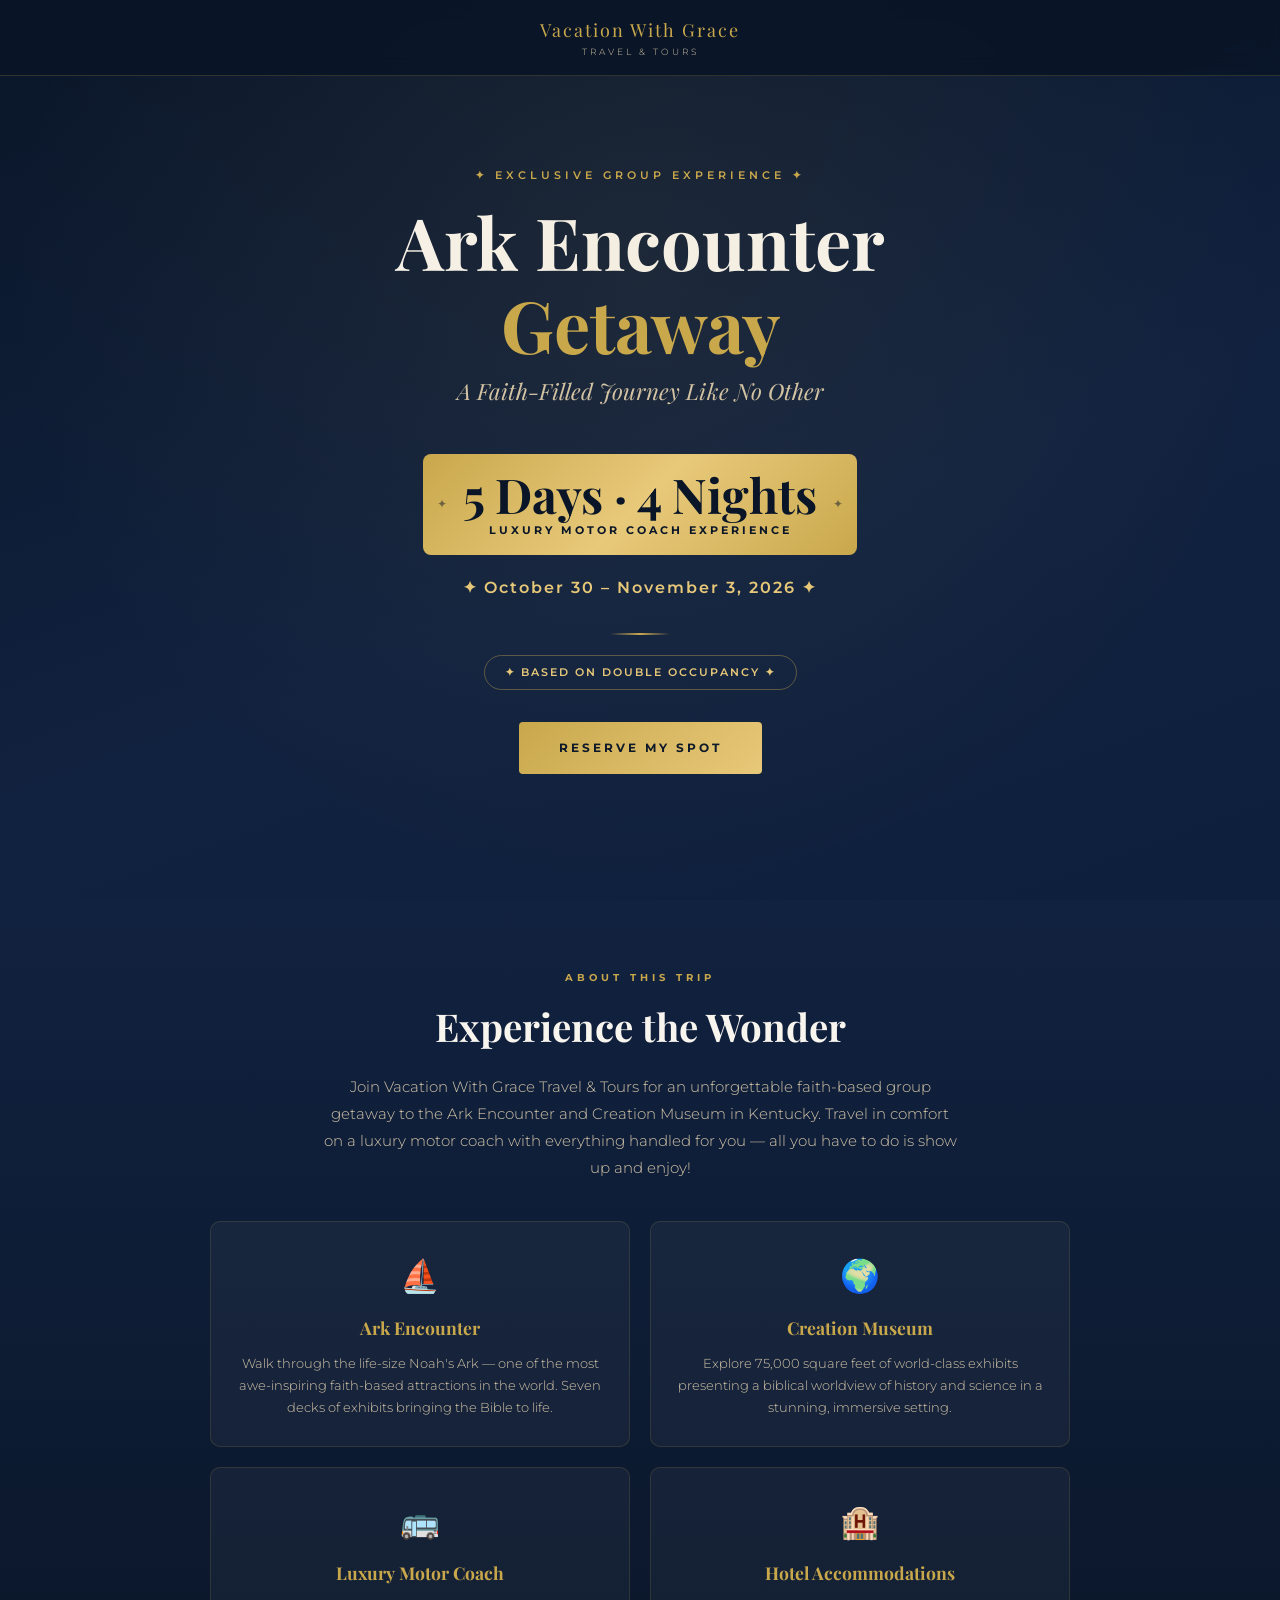
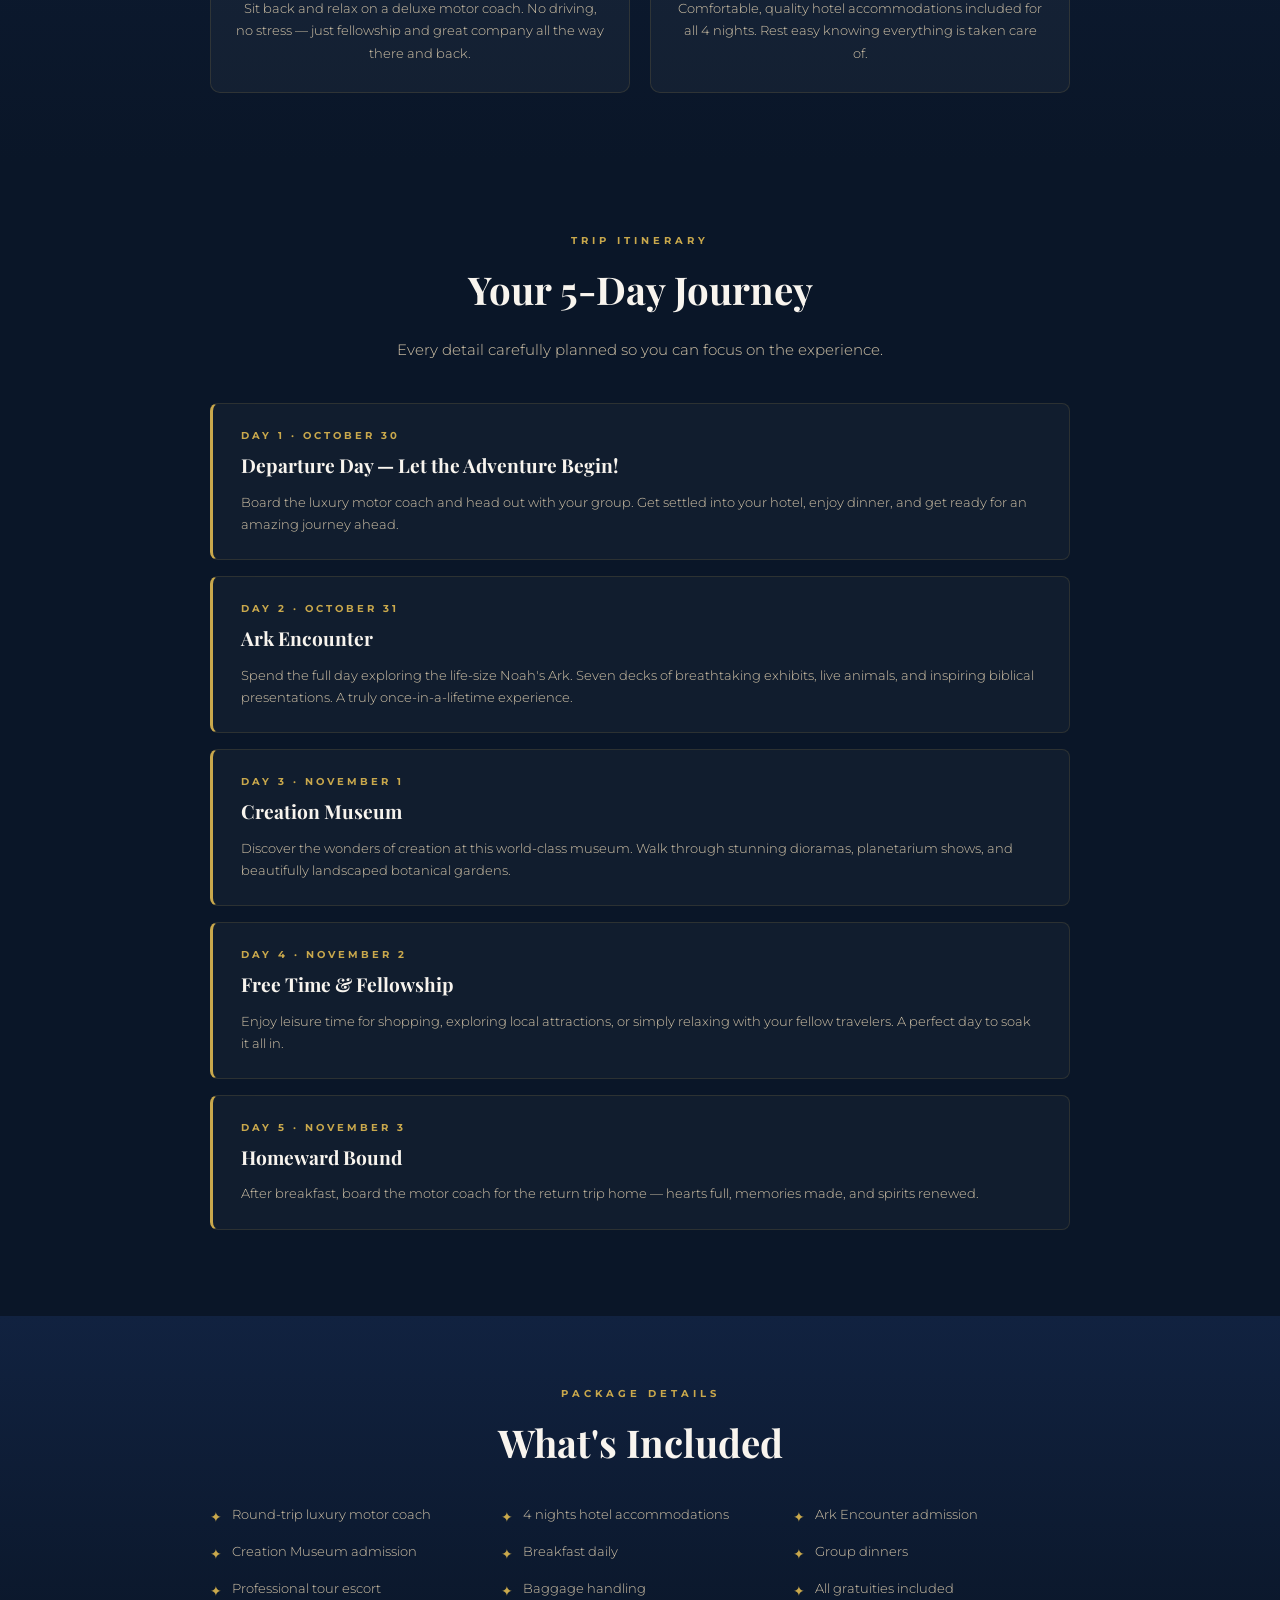
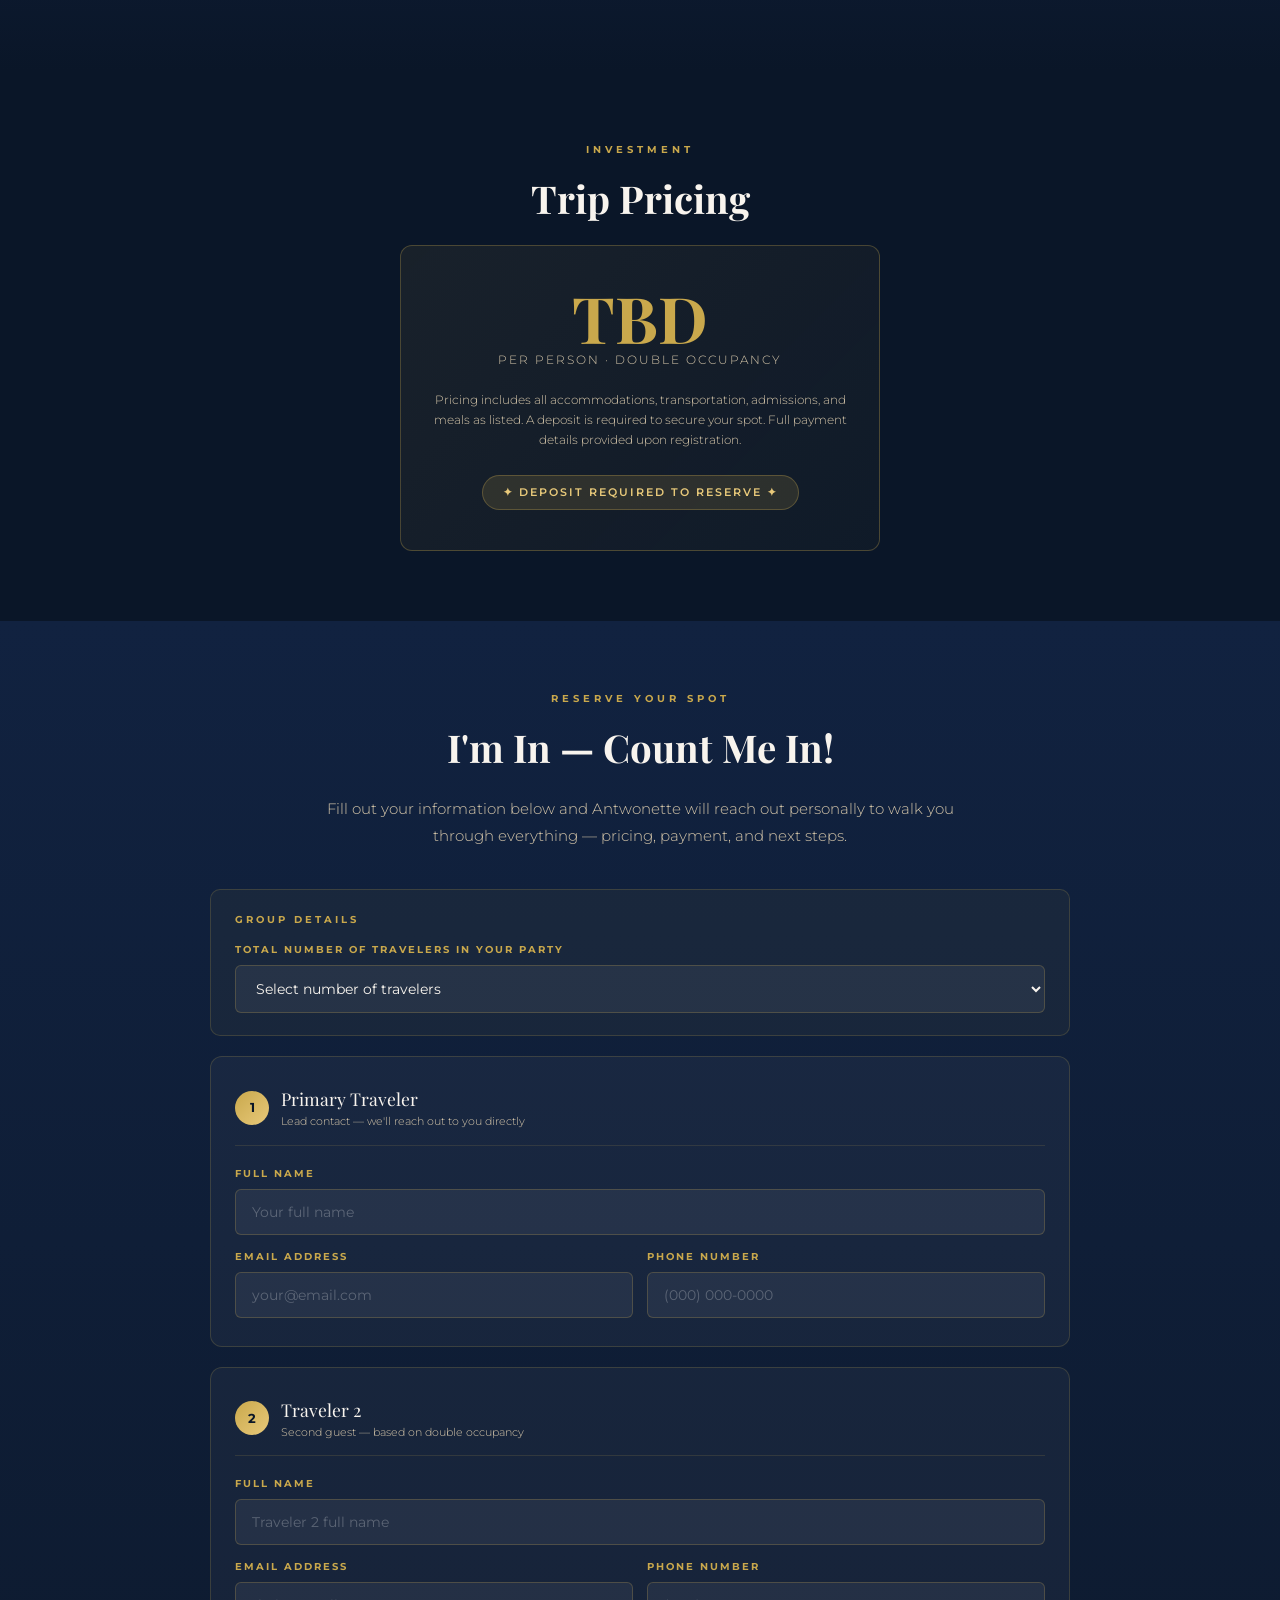
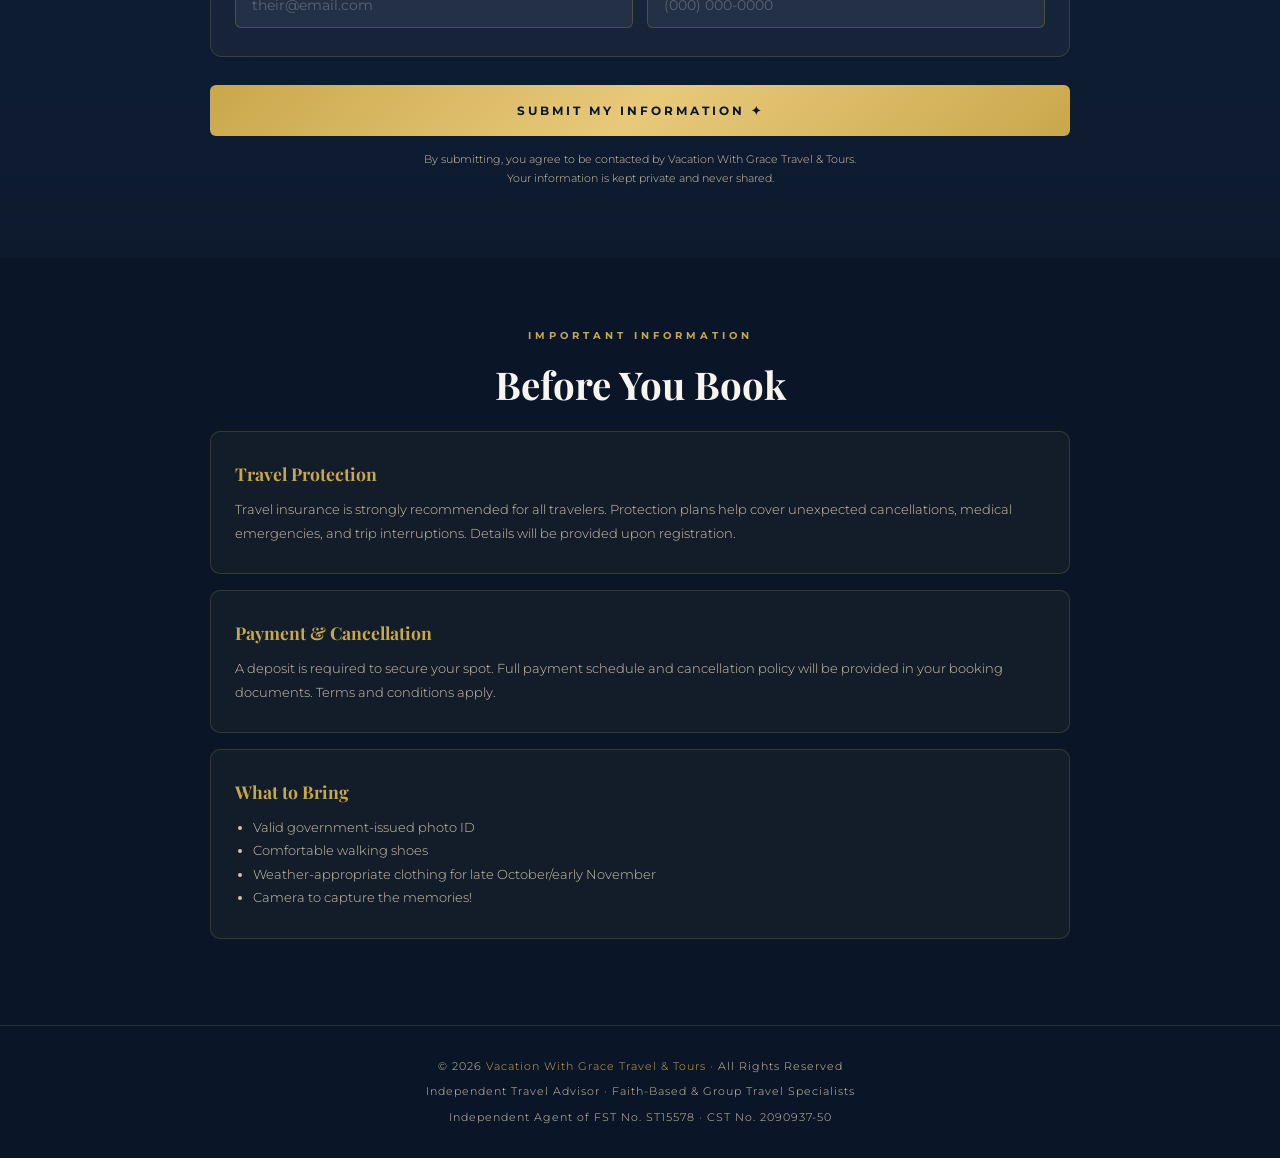
==== index.html @ 6b126fc3 "Rename index (1).html to index.html" ====
<!DOCTYPE html>
<html lang="en">
<head>
  <meta charset="UTF-8" />
  <meta name="viewport" content="width=device-width, initial-scale=1.0"/>
  <title>Ark Encounter Getaway | Vacation With Grace Travel and Tours</title>
  <link rel="preconnect" href="https://fonts.googleapis.com" />
  <link rel="preconnect" href="https://fonts.gstatic.com" crossorigin />
  <link href="https://fonts.googleapis.com/css2?family=Playfair+Display:ital,wght@0,400;0,700;1,400&family=Montserrat:wght@300;400;600;700&display=swap" rel="stylesheet"/>
  <style>
    :root {
      --navy: #0a1628;
      --navy-mid: #112240;
      --gold: #c9a84c;
      --gold-light: #e8c97a;
      --white: #f8f4ee;
      --text-light: #d4c5a9;
    }
    * { margin: 0; padding: 0; box-sizing: border-box; }
    body { background-color: var(--navy); color: var(--white); font-family: 'Montserrat', sans-serif; font-weight: 300; line-height: 1.6; }
    nav { position: fixed; top: 0; left: 0; right: 0; z-index: 100; background: rgba(10,22,40,0.95); backdrop-filter: blur(10px); padding: 16px 24px; display: flex; align-items: center; justify-content: center; border-bottom: 1px solid rgba(201,168,76,0.2); }
    .logo-main { font-family: 'Playfair Display', serif; font-size: clamp(14px,3vw,18px); color: var(--gold); letter-spacing: 2px; text-align: center; }
    .logo-sub { font-size: 9px; letter-spacing: 3px; color: var(--text-light); text-transform: uppercase; text-align: center; }
    .hero { min-height: 100vh; background: linear-gradient(160deg,#0a1628 0%,#112240 60%,#0d1f3c 100%); display: flex; flex-direction: column; align-items: center; justify-content: center; text-align: center; padding: 100px 24px 60px; position: relative; overflow: hidden; }
    .hero::before { content: ''; position: absolute; inset: 0; background: radial-gradient(ellipse at 50% 30%,rgba(201,168,76,0.08) 0%,transparent 70%); }
    .hero-tag { font-size: 11px; font-weight: 600; letter-spacing: 4px; color: var(--gold); text-transform: uppercase; margin-bottom: 16px; }
    .hero h1 { font-family: 'Playfair Display', serif; font-size: clamp(2.2rem,7vw,4.5rem); font-weight: 700; color: var(--white); line-height: 1.15; margin-bottom: 8px; }
    .hero h1 span { color: var(--gold); }
    .hero-subtitle { font-family: 'Playfair Display', serif; font-style: italic; font-size: clamp(1rem,3vw,1.4rem); color: var(--text-light); margin-bottom: 24px; }
    .trip-badge { display: inline-flex; flex-direction: column; align-items: center; background: linear-gradient(135deg,var(--gold) 0%,var(--gold-light) 50%,var(--gold) 100%); color: var(--navy); border-radius: 8px; padding: 16px 40px; margin: 20px 0; position: relative; }
    .trip-badge::before, .trip-badge::after { content: '✦'; position: absolute; top: 50%; transform: translateY(-50%); font-size: 12px; color: var(--navy); opacity: 0.5; }
    .trip-badge::before { left: 14px; } .trip-badge::after { right: 14px; }
    .trip-badge .nights { font-family: 'Playfair Display', serif; font-size: clamp(1.8rem,6vw,3rem); font-weight: 700; line-height: 1; }
    .trip-badge .label { font-size: clamp(9px,2vw,11px); font-weight: 700; letter-spacing: 3px; text-transform: uppercase; margin-top: 4px; }
    .hero-dates { font-size: clamp(13px,3vw,16px); color: var(--gold-light); font-weight: 600; letter-spacing: 2px; margin-bottom: 12px; }
    .divider { width: 60px; height: 2px; background: linear-gradient(90deg,transparent,var(--gold),transparent); margin: 20px auto; }
    .occupancy-note { display: inline-block; border: 1px solid rgba(201,168,76,0.4); color: var(--gold-light); font-size: 11px; font-weight: 600; letter-spacing: 2px; text-transform: uppercase; padding: 8px 20px; border-radius: 40px; margin-bottom: 32px; }
    .cta-btn { display: inline-block; background: linear-gradient(135deg,var(--gold),var(--gold-light)); color: var(--navy); padding: 16px 40px; border-radius: 4px; font-weight: 700; font-size: 12px; letter-spacing: 3px; text-transform: uppercase; text-decoration: none; cursor: pointer; border: none; transition: opacity 0.2s,transform 0.1s; }
    .cta-btn:hover { opacity: 0.9; transform: translateY(-2px); }
    section { padding: 70px 24px; }
    .section-inner { max-width: 860px; margin: 0 auto; }
    .section-label { font-size: 10px; font-weight: 700; letter-spacing: 4px; color: var(--gold); text-transform: uppercase; text-align: center; margin-bottom: 10px; }
    .section-title { font-family: 'Playfair Display', serif; font-size: clamp(1.6rem,4vw,2.4rem); font-weight: 700; text-align: center; color: var(--white); margin-bottom: 16px; }
    .section-text { text-align: center; color: var(--text-light); font-size: 15px; max-width: 640px; margin: 0 auto 40px; line-height: 1.8; }
    .about-section { background: linear-gradient(180deg,var(--navy-mid) 0%,var(--navy) 100%); }
    .about-grid { display: grid; grid-template-columns: 1fr; gap: 20px; margin-top: 40px; }
    @media(min-width:600px){ .about-grid { grid-template-columns: 1fr 1fr; } }
    .about-card { background: rgba(255,255,255,0.04); border: 1px solid rgba(201,168,76,0.15); border-radius: 10px; padding: 28px 24px; text-align: center; }
    .about-card .icon { font-size: 2rem; margin-bottom: 12px; }
    .about-card h3 { font-family: 'Playfair Display', serif; font-size: 1.1rem; color: var(--gold); margin-bottom: 10px; }
    .about-card p { font-size: 13px; color: var(--text-light); line-height: 1.7; }
    .itinerary-section { background: var(--navy); }
    .day-card { background: rgba(255,255,255,0.03); border: 1px solid rgba(201,168,76,0.15); border-left: 3px solid var(--gold); border-radius: 8px; padding: 24px 28px; margin-bottom: 16px; }
    .day-label { font-size: 10px; font-weight: 700; letter-spacing: 3px; color: var(--gold); text-transform: uppercase; margin-bottom: 6px; }
    .day-title { font-family: 'Playfair Display', serif; font-size: 1.2rem; color: var(--white); margin-bottom: 10px; }
    .day-desc { font-size: 13px; color: var(--text-light); line-height: 1.7; }
    .includes-section { background: linear-gradient(180deg,var(--navy-mid) 0%,var(--navy) 100%); }
    .includes-grid { display: grid; grid-template-columns: 1fr 1fr; gap: 14px; margin-top: 32px; }
    @media(min-width:600px){ .includes-grid { grid-template-columns: 1fr 1fr 1fr; } }
    .include-item { display: flex; align-items: flex-start; gap: 10px; font-size: 13px; color: var(--text-light); line-height: 1.5; }
    .include-item .check { color: var(--gold); font-size: 14px; flex-shrink: 0; margin-top: 2px; }
    .pricing-section { background: var(--navy); }
    .price-card { background: linear-gradient(135deg,rgba(201,168,76,0.08),rgba(201,168,76,0.03)); border: 1px solid rgba(201,168,76,0.3); border-radius: 12px; padding: 40px 32px; text-align: center; max-width: 480px; margin: 0 auto; }
    .price-amount { font-family: 'Playfair Display', serif; font-size: clamp(2.5rem,8vw,4rem); color: var(--gold); font-weight: 700; line-height: 1; }
    .price-per { font-size: 12px; letter-spacing: 2px; color: var(--text-light); text-transform: uppercase; margin-bottom: 20px; }
    .price-note { font-size: 12px; color: var(--text-light); line-height: 1.7; margin-bottom: 24px; }
    .deposit-badge { display: inline-block; background: rgba(201,168,76,0.15); border: 1px solid rgba(201,168,76,0.3); color: var(--gold-light); font-size: 11px; font-weight: 600; letter-spacing: 2px; padding: 8px 20px; border-radius: 40px; text-transform: uppercase; }
    .form-section { background: linear-gradient(180deg,var(--navy-mid) 0%,#0d1a2e 100%); }
    .traveler-card { background: rgba(255,255,255,0.04); border: 1px solid rgba(201,168,76,0.2); border-radius: 12px; padding: 28px 24px; margin-bottom: 20px; }
    .traveler-header { display: flex; align-items: center; gap: 12px; margin-bottom: 20px; padding-bottom: 14px; border-bottom: 1px solid rgba(201,168,76,0.15); }
    .traveler-number { width: 34px; height: 34px; background: linear-gradient(135deg,var(--gold),var(--gold-light)); color: var(--navy); border-radius: 50%; display: flex; align-items: center; justify-content: center; font-weight: 700; font-size: 13px; flex-shrink: 0; }
    .traveler-title { font-family: 'Playfair Display', serif; font-size: 1.1rem; color: var(--white); }
    .traveler-subtitle { font-size: 11px; color: var(--text-light); }
    .form-row { display: grid; grid-template-columns: 1fr; gap: 14px; }
    @media(min-width:560px){ .form-row.two-col { grid-template-columns: 1fr 1fr; } }
    .form-group { display: flex; flex-direction: column; gap: 7px; }
    .form-group label { font-size: 10px; font-weight: 700; letter-spacing: 2px; text-transform: uppercase; color: var(--gold); }
    .form-group input, .form-group select { background: rgba(255,255,255,0.06); border: 1px solid rgba(201,168,76,0.25); border-radius: 6px; padding: 13px 16px; color: var(--white); font-family: 'Montserrat',sans-serif; font-size: 14px; outline: none; transition: border-color 0.2s; width: 100%; }
    .form-group input::placeholder { color: rgba(255,255,255,0.25); }
    .form-group input:focus, .form-group select:focus { border-color: var(--gold); background: rgba(201,168,76,0.07); }
    .form-group select option { background: var(--navy-mid); color: var(--white); }
    .group-row { background: rgba(201,168,76,0.05); border: 1px solid rgba(201,168,76,0.2); border-radius: 10px; padding: 22px 24px; margin-bottom: 20px; }
    .group-row-label { font-size: 10px; font-weight: 700; letter-spacing: 3px; color: var(--gold); text-transform: uppercase; margin-bottom: 14px; }
    .submit-btn { width: 100%; padding: 18px; background: linear-gradient(135deg,var(--gold),var(--gold-light),var(--gold)); color: var(--navy); border: none; border-radius: 6px; font-family: 'Montserrat',sans-serif; font-size: 12px; font-weight: 700; letter-spacing: 3px; text-transform: uppercase; cursor: pointer; transition: opacity 0.2s,transform 0.1s; margin-top: 8px; }
    .submit-btn:hover { opacity: 0.92; transform: translateY(-1px); }
    .form-note { text-align: center; color: var(--text-light); font-size: 11px; margin-top: 14px; line-height: 1.7; }
    .success-msg { display: none; text-align: center; padding: 40px 24px; }
    .success-msg .checkmark { font-size: 3rem; margin-bottom: 16px; }
    .success-msg h3 { font-family: 'Playfair Display',serif; font-size: 2rem; color: var(--gold); margin-bottom: 12px; }
    .success-msg p { color: var(--text-light); line-height: 1.8; }
    .info-section { background: var(--navy); }
    .info-box { background: rgba(201,168,76,0.05); border: 1px solid rgba(201,168,76,0.2); border-radius: 10px; padding: 28px 24px; margin-bottom: 16px; }
    .info-box h3 { font-family: 'Playfair Display',serif; color: var(--gold); font-size: 1.1rem; margin-bottom: 10px; }
    .info-box p, .info-box li { font-size: 13px; color: var(--text-light); line-height: 1.8; }
    .info-box ul { padding-left: 18px; }
    footer { text-align: center; padding: 32px 24px; border-top: 1px solid rgba(201,168,76,0.15); color: var(--text-light); font-size: 11px; letter-spacing: 1px; }
    footer span { color: var(--gold); }
  </style>
</head>
<body>

  <nav>
    <div>
      <div class="logo-main">Vacation With Grace</div>
      <div class="logo-sub">Travel & Tours</div>
    </div>
  </nav>

  <section class="hero">
    <p class="hero-tag">✦ Exclusive Group Experience ✦</p>
    <h1>Ark Encounter<br/><span>Getaway</span></h1>
    <p class="hero-subtitle">A Faith-Filled Journey Like No Other</p>
    <div class="trip-badge">
      <div class="nights">5 Days · 4 Nights</div>
      <div class="label">Luxury Motor Coach Experience</div>
    </div>
    <p class="hero-dates">✦ October 30 – November 3, 2026 ✦</p>
    <div class="divider"></div>
    <div class="occupancy-note">✦ Based on Double Occupancy ✦</div>
    <a href="#register" class="cta-btn">Reserve My Spot</a>
  </section>

  <section class="about-section">
    <div class="section-inner">
      <p class="section-label">About This Trip</p>
      <h2 class="section-title">Experience the Wonder</h2>
      <p class="section-text">Join Vacation With Grace Travel & Tours for an unforgettable faith-based group getaway to the Ark Encounter and Creation Museum in Kentucky. Travel in comfort on a luxury motor coach with everything handled for you — all you have to do is show up and enjoy!</p>
      <div class="about-grid">
        <div class="about-card">
          <div class="icon">⛵</div>
          <h3>Ark Encounter</h3>
          <p>Walk through the life-size Noah's Ark — one of the most awe-inspiring faith-based attractions in the world. Seven decks of exhibits bringing the Bible to life.</p>
        </div>
        <div class="about-card">
          <div class="icon">🌍</div>
          <h3>Creation Museum</h3>
          <p>Explore 75,000 square feet of world-class exhibits presenting a biblical worldview of history and science in a stunning, immersive setting.</p>
        </div>
        <div class="about-card">
          <div class="icon">🚌</div>
          <h3>Luxury Motor Coach</h3>
          <p>Sit back and relax on a deluxe motor coach. No driving, no stress — just fellowship and great company all the way there and back.</p>
        </div>
        <div class="about-card">
          <div class="icon">🏨</div>
          <h3>Hotel Accommodations</h3>
          <p>Comfortable, quality hotel accommodations included for all 4 nights. Rest easy knowing everything is taken care of.</p>
        </div>
      </div>
    </div>
  </section>

  <section class="itinerary-section">
    <div class="section-inner">
      <p class="section-label">Trip Itinerary</p>
      <h2 class="section-title">Your 5-Day Journey</h2>
      <p class="section-text">Every detail carefully planned so you can focus on the experience.</p>
      <div class="day-card">
        <p class="day-label">Day 1 · October 30</p>
        <h3 class="day-title">Departure Day — Let the Adventure Begin!</h3>
        <p class="day-desc">Board the luxury motor coach and head out with your group. Get settled into your hotel, enjoy dinner, and get ready for an amazing journey ahead.</p>
      </div>
      <div class="day-card">
        <p class="day-label">Day 2 · October 31</p>
        <h3 class="day-title">Ark Encounter</h3>
        <p class="day-desc">Spend the full day exploring the life-size Noah's Ark. Seven decks of breathtaking exhibits, live animals, and inspiring biblical presentations. A truly once-in-a-lifetime experience.</p>
      </div>
      <div class="day-card">
        <p class="day-label">Day 3 · November 1</p>
        <h3 class="day-title">Creation Museum</h3>
        <p class="day-desc">Discover the wonders of creation at this world-class museum. Walk through stunning dioramas, planetarium shows, and beautifully landscaped botanical gardens.</p>
      </div>
      <div class="day-card">
        <p class="day-label">Day 4 · November 2</p>
        <h3 class="day-title">Free Time & Fellowship</h3>
        <p class="day-desc">Enjoy leisure time for shopping, exploring local attractions, or simply relaxing with your fellow travelers. A perfect day to soak it all in.</p>
      </div>
      <div class="day-card">
        <p class="day-label">Day 5 · November 3</p>
        <h3 class="day-title">Homeward Bound</h3>
        <p class="day-desc">After breakfast, board the motor coach for the return trip home — hearts full, memories made, and spirits renewed.</p>
      </div>
    </div>
  </section>

  <section class="includes-section">
    <div class="section-inner">
      <p class="section-label">Package Details</p>
      <h2 class="section-title">What's Included</h2>
      <div class="includes-grid">
        <div class="include-item"><span class="check">✦</span><span>Round-trip luxury motor coach</span></div>
        <div class="include-item"><span class="check">✦</span><span>4 nights hotel accommodations</span></div>
        <div class="include-item"><span class="check">✦</span><span>Ark Encounter admission</span></div>
        <div class="include-item"><span class="check">✦</span><span>Creation Museum admission</span></div>
        <div class="include-item"><span class="check">✦</span><span>Breakfast daily</span></div>
        <div class="include-item"><span class="check">✦</span><span>Group dinners</span></div>
        <div class="include-item"><span class="check">✦</span><span>Professional tour escort</span></div>
        <div class="include-item"><span class="check">✦</span><span>Baggage handling</span></div>
        <div class="include-item"><span class="check">✦</span><span>All gratuities included</span></div>
      </div>
    </div>
  </section>

  <section class="pricing-section">
    <div class="section-inner">
      <p class="section-label">Investment</p>
      <h2 class="section-title">Trip Pricing</h2>
      <div class="price-card">
        <div class="price-amount">TBD</div>
        <div class="price-per">Per Person · Double Occupancy</div>
        <p class="price-note">Pricing includes all accommodations, transportation, admissions, and meals as listed. A deposit is required to secure your spot. Full payment details provided upon registration.</p>
        <div class="deposit-badge">✦ Deposit Required to Reserve ✦</div>
      </div>
    </div>
  </section>

  <section class="form-section" id="register">
    <div class="section-inner">
      <p class="section-label">Reserve Your Spot</p>
      <h2 class="section-title">I'm In — Count Me In!</h2>
      <p class="section-text">Fill out your information below and Antwonette will reach out personally to walk you through everything — pricing, payment, and next steps.</p>

      <div id="formWrapper">
        <div class="group-row">
          <p class="group-row-label">Group Details</p>
          <div class="form-group">
            <label for="groupSize">Total Number of Travelers in Your Party</label>
            <select id="groupSize" name="groupSize" required>
              <option value="" disabled selected>Select number of travelers</option>
              <option value="1">1 Traveler</option>
              <option value="2">2 Travelers</option>
              <option value="3">3 Travelers</option>
              <option value="4">4 Travelers</option>
              <option value="5">5 Travelers</option>
              <option value="6">6 Travelers</option>
              <option value="7">7 Travelers</option>
              <option value="8">8 Travelers</option>
              <option value="9">9 Travelers</option>
              <option value="10">10 Travelers</option>
            </select>
          </div>
        </div>

        <div class="traveler-card">
          <div class="traveler-header">
            <div class="traveler-number">1</div>
            <div>
              <div class="traveler-title">Primary Traveler</div>
              <div class="traveler-subtitle">Lead contact — we'll reach out to you directly</div>
            </div>
          </div>
          <div class="form-row">
            <div class="form-group">
              <label for="name1">Full Name</label>
              <input type="text" id="name1" name="traveler1_name" placeholder="Your full name" required/>
            </div>
          </div>
          <div class="form-row two-col" style="margin-top:14px;">
            <div class="form-group">
              <label for="email1">Email Address</label>
              <input type="email" id="email1" name="traveler1_email" placeholder="your@email.com" required/>
            </div>
            <div class="form-group">
              <label for="phone1">Phone Number</label>
              <input type="tel" id="phone1" name="traveler1_phone" placeholder="(000) 000-0000" required/>
            </div>
          </div>
        </div>

        <div class="traveler-card">
          <div class="traveler-header">
            <div class="traveler-number">2</div>
            <div>
              <div class="traveler-title">Traveler 2</div>
              <div class="traveler-subtitle">Second guest — based on double occupancy</div>
            </div>
          </div>
          <div class="form-row">
            <div class="form-group">
              <label for="name2">Full Name</label>
              <input type="text" id="name2" name="traveler2_name" placeholder="Traveler 2 full name"/>
            </div>
          </div>
          <div class="form-row two-col" style="margin-top:14px;">
            <div class="form-group">
              <label for="email2">Email Address</label>
              <input type="email" id="email2" name="traveler2_email" placeholder="their@email.com"/>
            </div>
            <div class="form-group">
              <label for="phone2">Phone Number</label>
              <input type="tel" id="phone2" name="traveler2_phone" placeholder="(000) 000-0000"/>
            </div>
          </div>
        </div>

        <button class="submit-btn" onclick="submitForm()">Submit My Information ✦</button>
        <p class="form-note">By submitting, you agree to be contacted by Vacation With Grace Travel & Tours.<br/>Your information is kept private and never shared.</p>
      </div>

      <div class="success-msg" id="successMsg">
        <div class="checkmark">✦</div>
        <h3>Thank You!</h3>
        <p>Your information has been received.<br/>Antwonette will be in touch with you personally very soon.<br/><br/><em style="color:var(--gold);">Get ready to travel in Grace!</em></p>
      </div>
    </div>
  </section>

  <section class="info-section">
    <div class="section-inner">
      <p class="section-label">Important Information</p>
      <h2 class="section-title">Before You Book</h2>
      <div class="info-box">
        <h3>Travel Protection</h3>
        <p>Travel insurance is strongly recommended for all travelers. Protection plans help cover unexpected cancellations, medical emergencies, and trip interruptions. Details will be provided upon registration.</p>
      </div>
      <div class="info-box">
        <h3>Payment & Cancellation</h3>
        <p>A deposit is required to secure your spot. Full payment schedule and cancellation policy will be provided in your booking documents. Terms and conditions apply.</p>
      </div>
      <div class="info-box">
        <h3>What to Bring</h3>
        <ul>
          <li>Valid government-issued photo ID</li>
          <li>Comfortable walking shoes</li>
          <li>Weather-appropriate clothing for late October/early November</li>
          <li>Camera to capture the memories!</li>
        </ul>
      </div>
    </div>
  </section>

  <footer>
    <p>© 2026 <span>Vacation With Grace Travel & Tours</span> · All Rights Reserved</p>
    <p style="margin-top:8px;">Independent Travel Advisor · Faith-Based & Group Travel Specialists</p>
    <p style="margin-top:8px;">Independent Agent of FST No. ST15578 · CST No. 2090937-50</p>
  </footer>

  <script>
    async function submitForm() {
      const groupSize = document.getElementById('groupSize').value;
      const name1 = document.getElementById('name1').value.trim();
      const email1 = document.getElementById('email1').value.trim();
      const phone1 = document.getElementById('phone1').value.trim();
      if (!groupSize || !name1 || !email1 || !phone1) {
        alert('Please fill in the Group Size and all Primary Traveler fields.');
        return;
      }
      const formData = new FormData();
      formData.append('trip', 'Ark Encounter Getaway - Oct 30 - Nov 3, 2026');
      formData.append('group_size', groupSize);
      formData.append('traveler1_name', name1);
      formData.append('traveler1_email', email1);
      formData.append('traveler1_phone', phone1);
      formData.append('traveler2_name', document.getElementById('name2').value.trim());
      formData.append('traveler2_email', document.getElementById('email2').value.trim());
      formData.append('traveler2_phone', document.getElementById('phone2').value.trim());
      try {
        const response = await fetch('https://formspree.io/f/xredvnag', {
          method: 'POST', body: formData, headers: { 'Accept': 'application/json' }
        });
        if (response.ok) {
          document.getElementById('formWrapper').style.display = 'none';
          document.getElementById('successMsg').style.display = 'block';
          document.getElementById('successMsg').scrollIntoView({ behavior: 'smooth' });
        } else {
          alert('Something went wrong. Please try again or contact us directly.');
        }
      } catch (err) {
        alert('Network error. Please check your connection and try again.');
      }
    }
  </script>
</body>
</html>
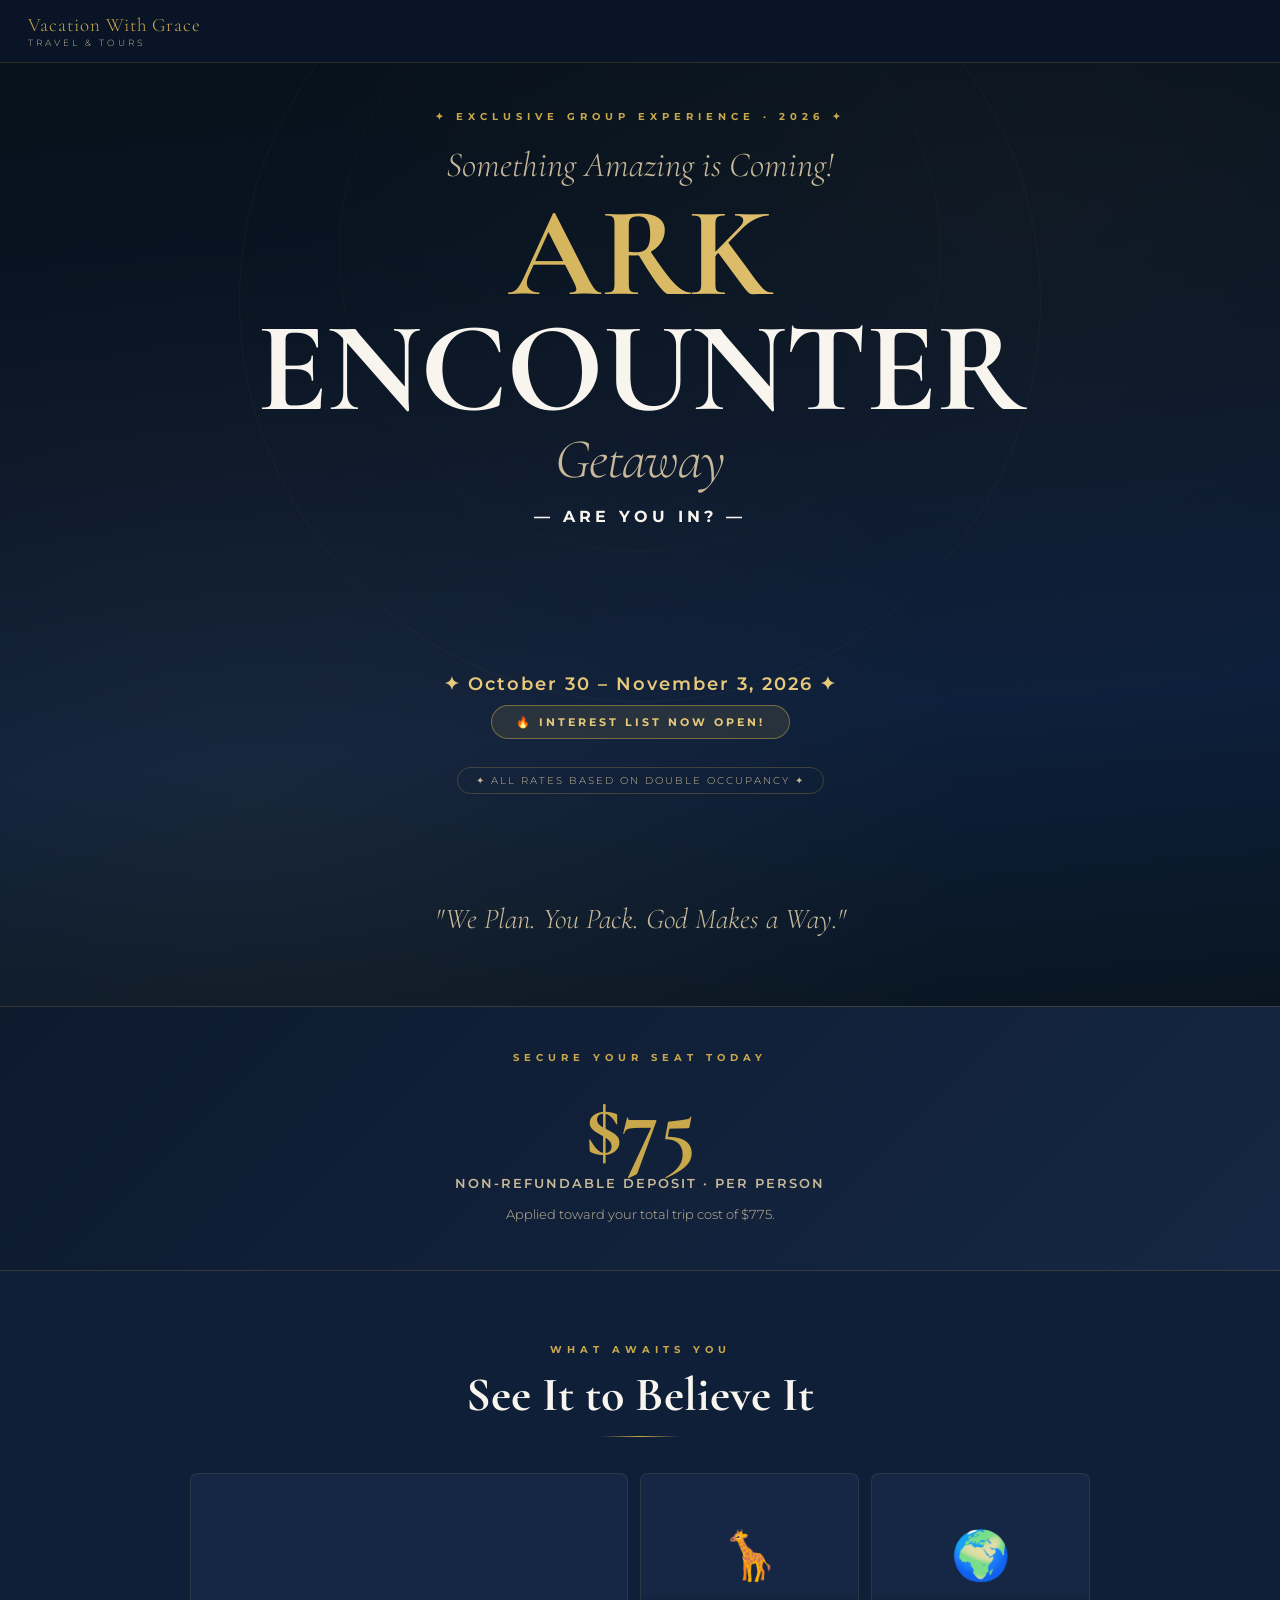
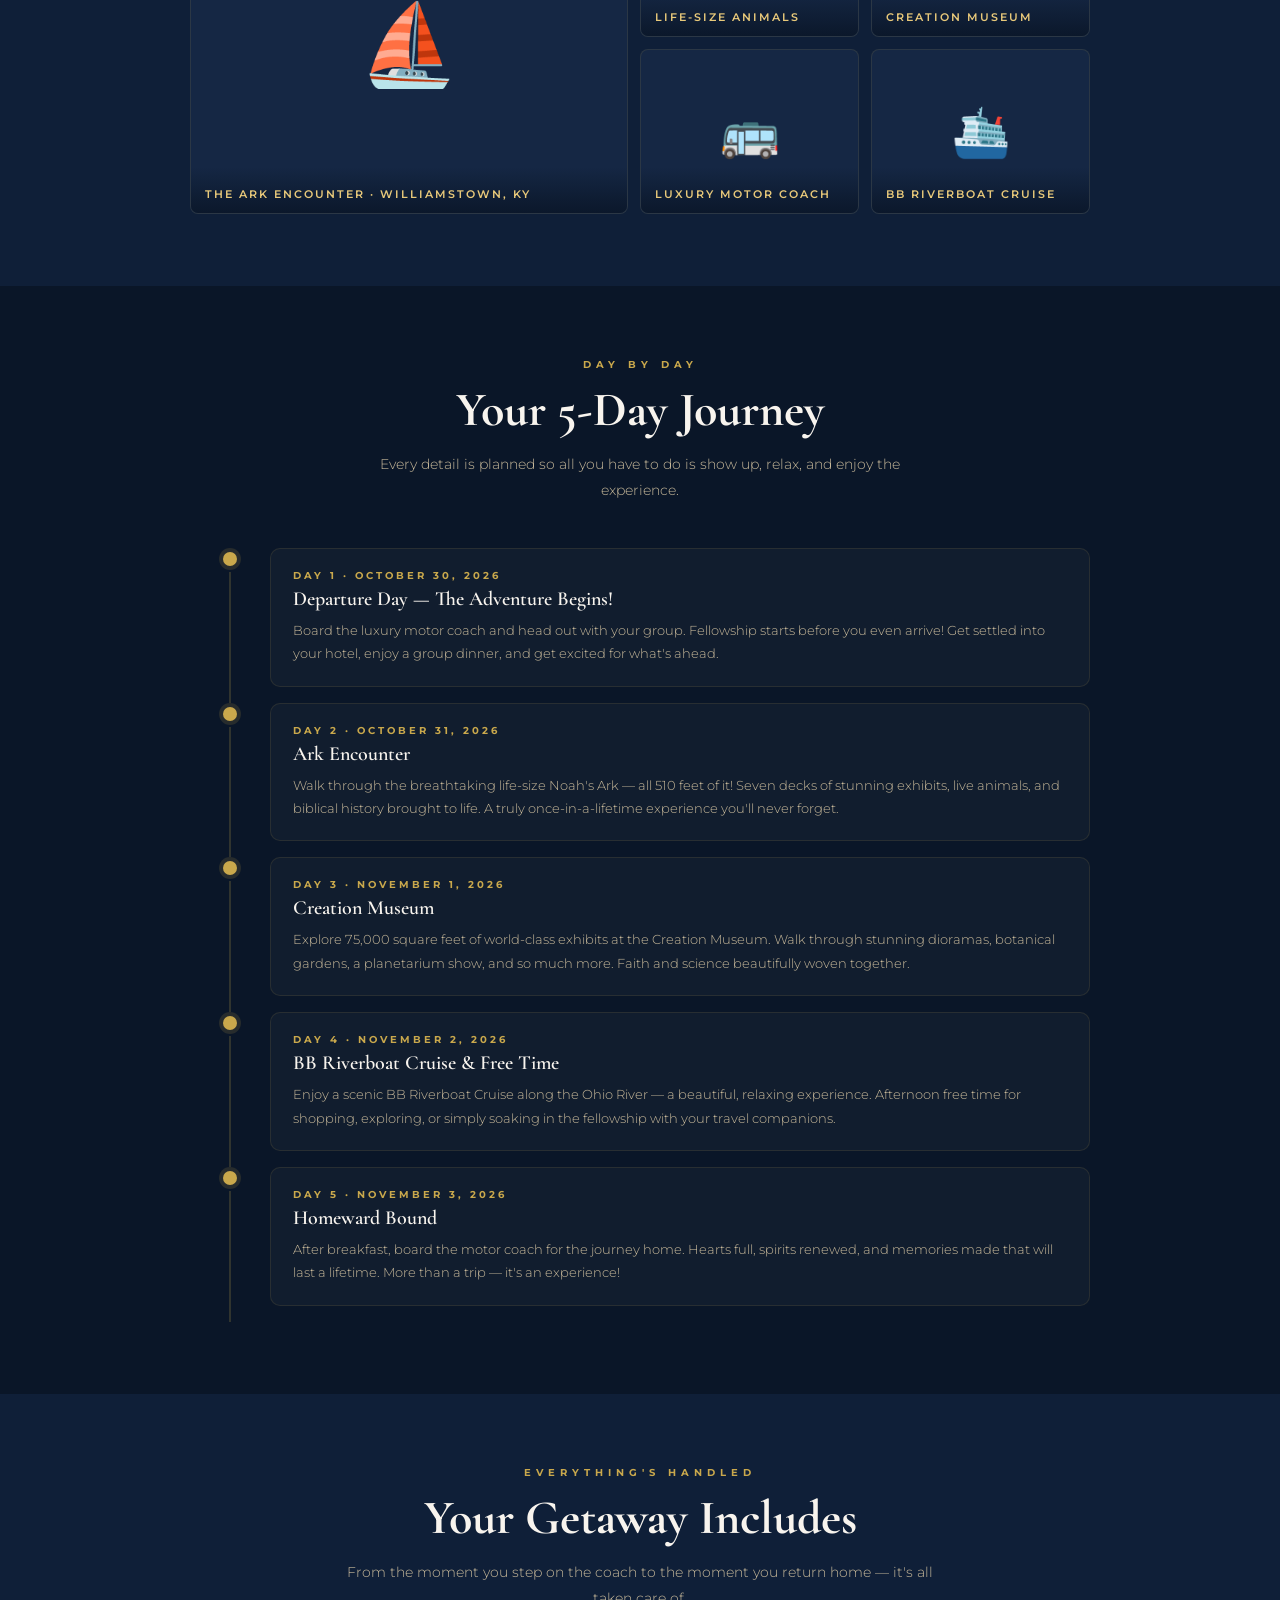
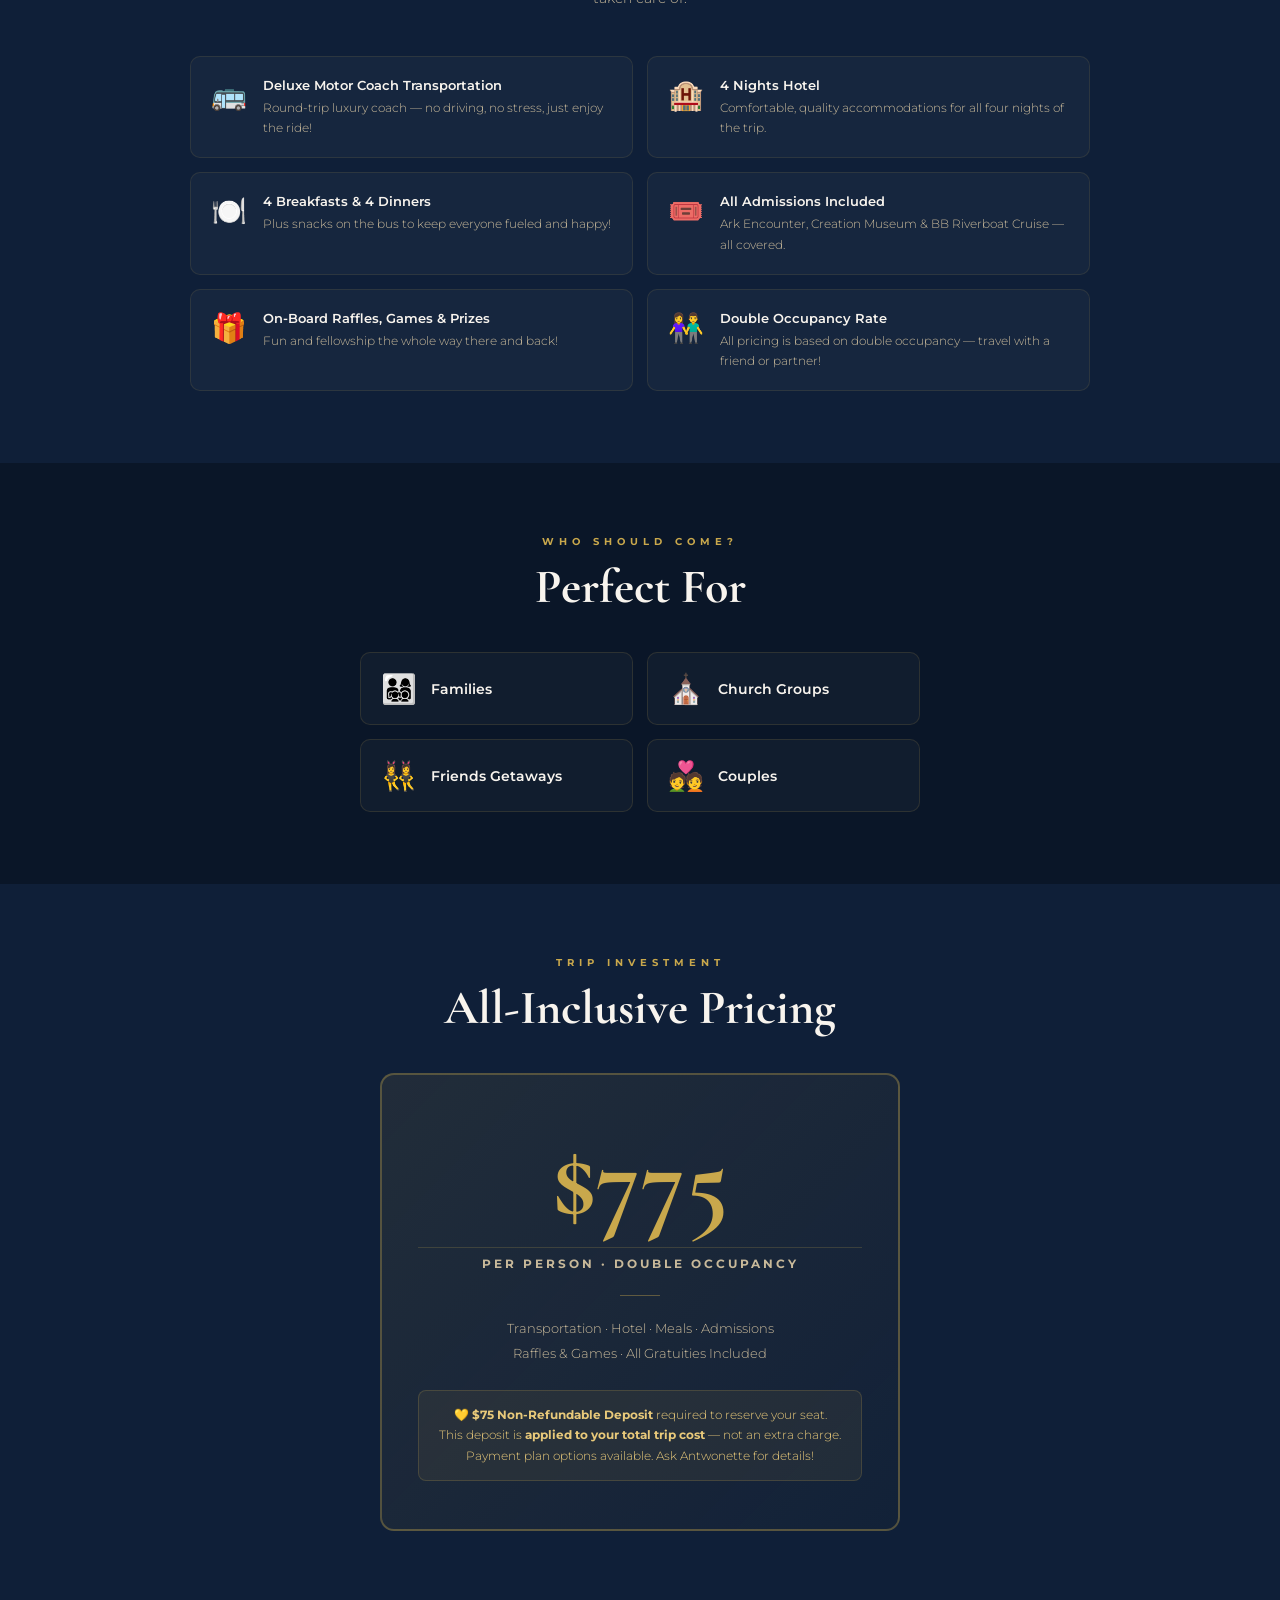
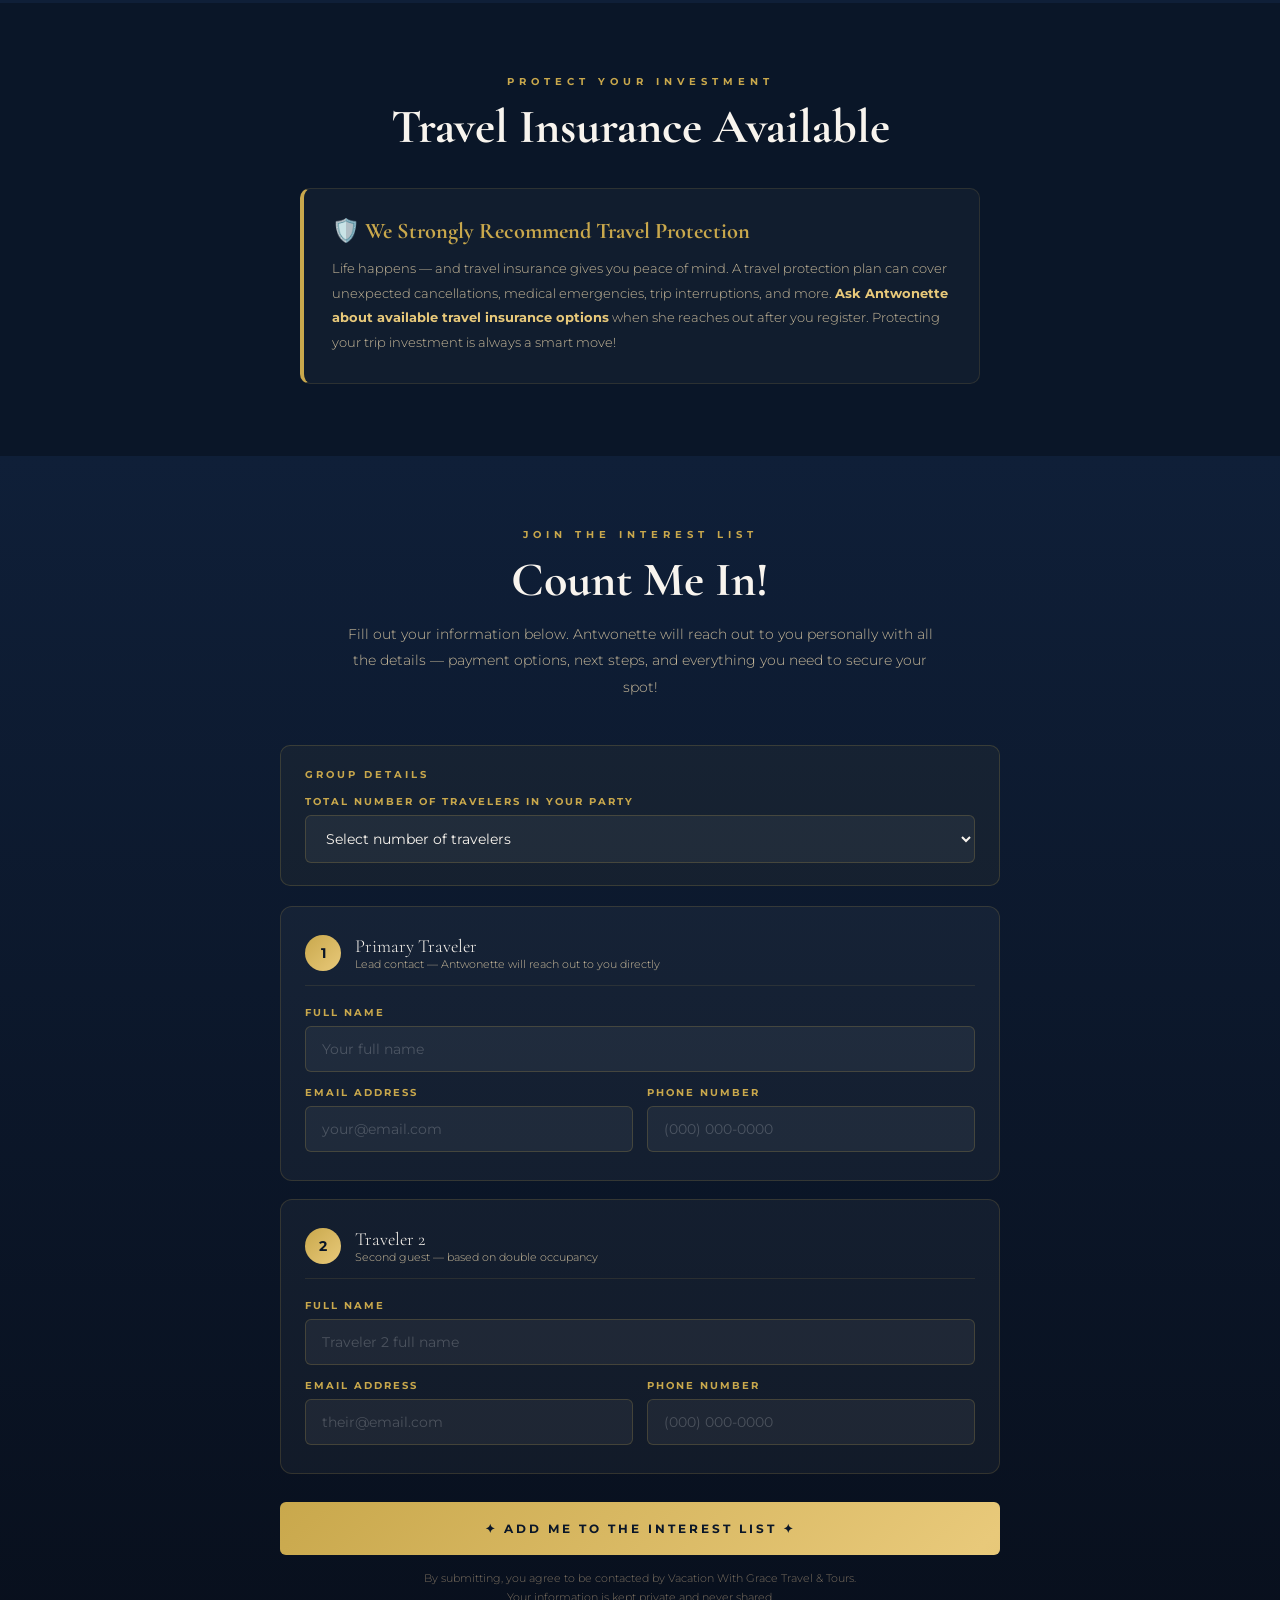
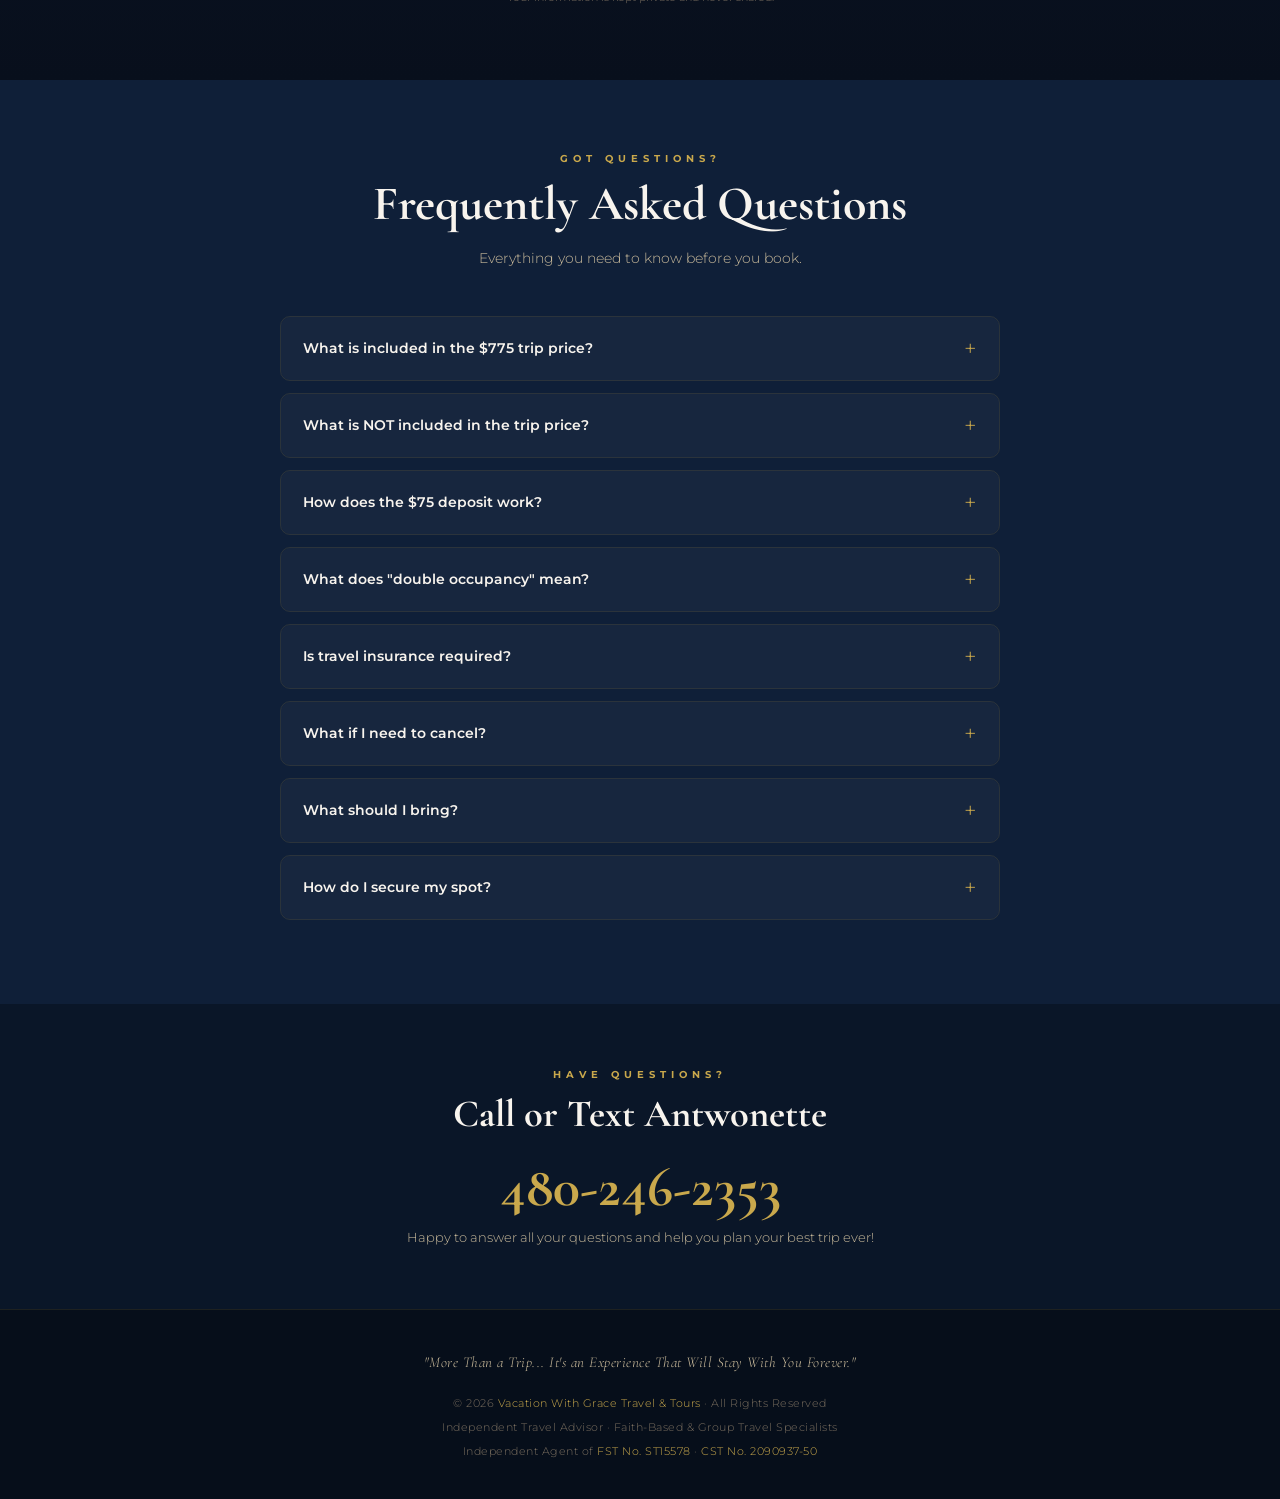
==== commit 1dabbd4e: "Add files via upload" ====
--- a/index.html
+++ b/index.html
@@ -3,224 +3,778 @@
 <head>
   <meta charset="UTF-8" />
   <meta name="viewport" content="width=device-width, initial-scale=1.0"/>
-  <title>Ark Encounter Getaway | Vacation With Grace Travel and Tours</title>
-  <link rel="preconnect" href="https://fonts.googleapis.com" />
-  <link rel="preconnect" href="https://fonts.gstatic.com" crossorigin />
-  <link href="https://fonts.googleapis.com/css2?family=Playfair+Display:ital,wght@0,400;0,700;1,400&family=Montserrat:wght@300;400;600;700&display=swap" rel="stylesheet"/>
+  <title>Ark Encounter Getaway | Vacation With Grace Travel & Tours</title>
+  <link rel="preconnect" href="https://fonts.googleapis.com"/>
+  <link rel="preconnect" href="https://fonts.gstatic.com" crossorigin/>
+  <link href="https://fonts.googleapis.com/css2?family=Cormorant+Garamond:ital,wght@0,300;0,600;0,700;1,400&family=Montserrat:wght@300;400;600;700&display=swap" rel="stylesheet"/>
   <style>
     :root {
       --navy: #0a1628;
-      --navy-mid: #112240;
+      --navy-mid: #0f1f38;
+      --navy-light: #152744;
       --gold: #c9a84c;
       --gold-light: #e8c97a;
+      --gold-dim: rgba(201,168,76,0.15);
       --white: #f8f4ee;
-      --text-light: #d4c5a9;
-    }
+      --cream: #f0e9d8;
+      --text-light: #c8b99a;
+      --text-dim: #7a6e5f;
+    }
+
     * { margin: 0; padding: 0; box-sizing: border-box; }
-    body { background-color: var(--navy); color: var(--white); font-family: 'Montserrat', sans-serif; font-weight: 300; line-height: 1.6; }
-    nav { position: fixed; top: 0; left: 0; right: 0; z-index: 100; background: rgba(10,22,40,0.95); backdrop-filter: blur(10px); padding: 16px 24px; display: flex; align-items: center; justify-content: center; border-bottom: 1px solid rgba(201,168,76,0.2); }
-    .logo-main { font-family: 'Playfair Display', serif; font-size: clamp(14px,3vw,18px); color: var(--gold); letter-spacing: 2px; text-align: center; }
-    .logo-sub { font-size: 9px; letter-spacing: 3px; color: var(--text-light); text-transform: uppercase; text-align: center; }
-    .hero { min-height: 100vh; background: linear-gradient(160deg,#0a1628 0%,#112240 60%,#0d1f3c 100%); display: flex; flex-direction: column; align-items: center; justify-content: center; text-align: center; padding: 100px 24px 60px; position: relative; overflow: hidden; }
-    .hero::before { content: ''; position: absolute; inset: 0; background: radial-gradient(ellipse at 50% 30%,rgba(201,168,76,0.08) 0%,transparent 70%); }
-    .hero-tag { font-size: 11px; font-weight: 600; letter-spacing: 4px; color: var(--gold); text-transform: uppercase; margin-bottom: 16px; }
-    .hero h1 { font-family: 'Playfair Display', serif; font-size: clamp(2.2rem,7vw,4.5rem); font-weight: 700; color: var(--white); line-height: 1.15; margin-bottom: 8px; }
-    .hero h1 span { color: var(--gold); }
-    .hero-subtitle { font-family: 'Playfair Display', serif; font-style: italic; font-size: clamp(1rem,3vw,1.4rem); color: var(--text-light); margin-bottom: 24px; }
-    .trip-badge { display: inline-flex; flex-direction: column; align-items: center; background: linear-gradient(135deg,var(--gold) 0%,var(--gold-light) 50%,var(--gold) 100%); color: var(--navy); border-radius: 8px; padding: 16px 40px; margin: 20px 0; position: relative; }
-    .trip-badge::before, .trip-badge::after { content: '✦'; position: absolute; top: 50%; transform: translateY(-50%); font-size: 12px; color: var(--navy); opacity: 0.5; }
-    .trip-badge::before { left: 14px; } .trip-badge::after { right: 14px; }
-    .trip-badge .nights { font-family: 'Playfair Display', serif; font-size: clamp(1.8rem,6vw,3rem); font-weight: 700; line-height: 1; }
-    .trip-badge .label { font-size: clamp(9px,2vw,11px); font-weight: 700; letter-spacing: 3px; text-transform: uppercase; margin-top: 4px; }
-    .hero-dates { font-size: clamp(13px,3vw,16px); color: var(--gold-light); font-weight: 600; letter-spacing: 2px; margin-bottom: 12px; }
-    .divider { width: 60px; height: 2px; background: linear-gradient(90deg,transparent,var(--gold),transparent); margin: 20px auto; }
-    .occupancy-note { display: inline-block; border: 1px solid rgba(201,168,76,0.4); color: var(--gold-light); font-size: 11px; font-weight: 600; letter-spacing: 2px; text-transform: uppercase; padding: 8px 20px; border-radius: 40px; margin-bottom: 32px; }
-    .cta-btn { display: inline-block; background: linear-gradient(135deg,var(--gold),var(--gold-light)); color: var(--navy); padding: 16px 40px; border-radius: 4px; font-weight: 700; font-size: 12px; letter-spacing: 3px; text-transform: uppercase; text-decoration: none; cursor: pointer; border: none; transition: opacity 0.2s,transform 0.1s; }
-    .cta-btn:hover { opacity: 0.9; transform: translateY(-2px); }
-    section { padding: 70px 24px; }
-    .section-inner { max-width: 860px; margin: 0 auto; }
-    .section-label { font-size: 10px; font-weight: 700; letter-spacing: 4px; color: var(--gold); text-transform: uppercase; text-align: center; margin-bottom: 10px; }
-    .section-title { font-family: 'Playfair Display', serif; font-size: clamp(1.6rem,4vw,2.4rem); font-weight: 700; text-align: center; color: var(--white); margin-bottom: 16px; }
-    .section-text { text-align: center; color: var(--text-light); font-size: 15px; max-width: 640px; margin: 0 auto 40px; line-height: 1.8; }
-    .about-section { background: linear-gradient(180deg,var(--navy-mid) 0%,var(--navy) 100%); }
-    .about-grid { display: grid; grid-template-columns: 1fr; gap: 20px; margin-top: 40px; }
-    @media(min-width:600px){ .about-grid { grid-template-columns: 1fr 1fr; } }
-    .about-card { background: rgba(255,255,255,0.04); border: 1px solid rgba(201,168,76,0.15); border-radius: 10px; padding: 28px 24px; text-align: center; }
-    .about-card .icon { font-size: 2rem; margin-bottom: 12px; }
-    .about-card h3 { font-family: 'Playfair Display', serif; font-size: 1.1rem; color: var(--gold); margin-bottom: 10px; }
-    .about-card p { font-size: 13px; color: var(--text-light); line-height: 1.7; }
+
+    html { scroll-behavior: smooth; }
+
+    body {
+      background-color: var(--navy);
+      color: var(--white);
+      font-family: 'Montserrat', sans-serif;
+      font-weight: 300;
+      overflow-x: hidden;
+    }
+
+    /* ── ANIMATIONS ── */
+    @keyframes fadeUp {
+      from { opacity: 0; transform: translateY(30px); }
+      to { opacity: 1; transform: translateY(0); }
+    }
+    @keyframes shimmer {
+      0% { background-position: -200% center; }
+      100% { background-position: 200% center; }
+    }
+    @keyframes pulse-border {
+      0%, 100% { box-shadow: 0 0 0 0 rgba(201,168,76,0.4); }
+      50% { box-shadow: 0 0 0 10px rgba(201,168,76,0); }
+    }
+    @keyframes float {
+      0%, 100% { transform: translateY(0); }
+      50% { transform: translateY(-8px); }
+    }
+
+    .fade-up { animation: fadeUp 0.8s ease forwards; opacity: 0; }
+    .delay-1 { animation-delay: 0.15s; }
+    .delay-2 { animation-delay: 0.3s; }
+    .delay-3 { animation-delay: 0.45s; }
+    .delay-4 { animation-delay: 0.6s; }
+    .delay-5 { animation-delay: 0.75s; }
+
+    /* ── NAV ── */
+    nav {
+      position: fixed; top: 0; left: 0; right: 0; z-index: 200;
+      background: rgba(10,22,40,0.96);
+      backdrop-filter: blur(12px);
+      border-bottom: 1px solid rgba(201,168,76,0.18);
+      padding: 14px 28px;
+      display: flex; align-items: center; justify-content: space-between;
+    }
+    .nav-brand { display: flex; align-items: center; gap: 12px; }
+    .nav-logo-text .brand-name {
+      font-family: 'Cormorant Garamond', serif;
+      font-size: clamp(15px,2.5vw,19px);
+      color: var(--gold);
+      letter-spacing: 1px;
+      line-height: 1.2;
+    }
+    .nav-logo-text .brand-sub {
+      font-size: 9px; letter-spacing: 3px;
+      color: var(--text-light); text-transform: uppercase;
+    }
+    .nav-cta {
+      background: linear-gradient(135deg, var(--gold), var(--gold-light));
+      color: var(--navy);
+      padding: 9px 20px;
+      border-radius: 3px;
+      font-size: 11px; font-weight: 700; letter-spacing: 2px;
+      text-transform: uppercase; text-decoration: none;
+      transition: opacity 0.2s;
+    }
+    .nav-cta:hover { opacity: 0.85; }
+
+    /* ── HERO ── */
+    .hero {
+      min-height: 100vh;
+      background:
+        radial-gradient(ellipse at 20% 80%, rgba(201,168,76,0.06) 0%, transparent 50%),
+        radial-gradient(ellipse at 80% 20%, rgba(201,168,76,0.04) 0%, transparent 50%),
+        linear-gradient(175deg, #061018 0%, #0a1628 40%, #0d1f3c 70%, #091520 100%);
+      display: flex; flex-direction: column;
+      align-items: center; justify-content: center;
+      text-align: center;
+      padding: 110px 24px 70px;
+      position: relative; overflow: hidden;
+    }
+
+    /* decorative arcs */
+    .hero::before {
+      content: '';
+      position: absolute; top: -100px; left: 50%; transform: translateX(-50%);
+      width: 800px; height: 800px;
+      border-radius: 50%;
+      border: 1px solid rgba(201,168,76,0.05);
+      pointer-events: none;
+    }
+    .hero::after {
+      content: '';
+      position: absolute; top: -50px; left: 50%; transform: translateX(-50%);
+      width: 600px; height: 600px;
+      border-radius: 50%;
+      border: 1px solid rgba(201,168,76,0.04);
+      pointer-events: none;
+    }
+
+    .hero-eyebrow {
+      font-size: 10px; font-weight: 700; letter-spacing: 5px;
+      color: var(--gold); text-transform: uppercase; margin-bottom: 20px;
+    }
+
+    .hero-coming {
+      font-family: 'Cormorant Garamond', serif;
+      font-style: italic; font-size: clamp(1.4rem,4vw,2.2rem);
+      color: var(--text-light); margin-bottom: 10px;
+    }
+
+    .hero-title {
+      font-family: 'Cormorant Garamond', serif;
+      font-weight: 700;
+      font-size: clamp(3.5rem,12vw,8rem);
+      line-height: 0.9;
+      color: var(--white);
+      margin-bottom: 6px;
+      letter-spacing: -1px;
+    }
+
+    .hero-title .gold-word {
+      display: block;
+      background: linear-gradient(90deg, var(--gold), var(--gold-light), var(--gold));
+      background-size: 200% auto;
+      -webkit-background-clip: text;
+      -webkit-text-fill-color: transparent;
+      background-clip: text;
+      animation: shimmer 3s linear infinite;
+    }
+
+    .hero-title .sub-word {
+      font-size: clamp(1.8rem,5vw,3.5rem);
+      font-weight: 300; font-style: italic;
+      color: var(--text-light);
+      display: block; margin-top: 8px;
+      -webkit-text-fill-color: var(--text-light);
+    }
+
+    .hero-are-you-in {
+      font-size: clamp(13px,3vw,16px);
+      font-weight: 700; letter-spacing: 4px;
+      color: var(--white); text-transform: uppercase;
+      margin: 16px 0 28px;
+    }
+
+    /* 5 days badge */
+    .days-badge {
+      display: inline-flex; flex-direction: column; align-items: center;
+      border: 2px solid var(--gold);
+      border-radius: 6px;
+      padding: 14px 48px;
+      margin-bottom: 20px;
+      position: relative;
+      animation: pulse-border 2.5s ease-in-out infinite;
+    }
+    .days-badge::before, .days-badge::after {
+      content: '✦'; position: absolute; top: 50%; transform: translateY(-50%);
+      color: var(--gold); font-size: 11px; opacity: 0.7;
+    }
+    .days-badge::before { left: 14px; }
+    .days-badge::after { right: 14px; }
+    .days-badge .big-num {
+      font-family: 'Cormorant Garamond', serif;
+      font-size: clamp(2rem,7vw,3.2rem); font-weight: 700;
+      color: var(--gold); line-height: 1;
+    }
+    .days-badge .badge-label {
+      font-size: 10px; font-weight: 700; letter-spacing: 3px;
+      text-transform: uppercase; color: var(--text-light); margin-top: 3px;
+    }
+
+    .hero-dates {
+      font-size: clamp(14px,3.5vw,18px); font-weight: 600;
+      letter-spacing: 2px; color: var(--gold-light); margin-bottom: 10px;
+    }
+
+    .interest-pill {
+      display: inline-block;
+      background: rgba(201,168,76,0.12);
+      border: 1px solid rgba(201,168,76,0.5);
+      color: var(--gold-light);
+      font-size: 11px; font-weight: 700; letter-spacing: 3px;
+      text-transform: uppercase; padding: 9px 24px;
+      border-radius: 40px; margin-bottom: 28px;
+    }
+
+    .occupancy-pill {
+      display: inline-block;
+      border: 1px solid rgba(201,168,76,0.25);
+      color: var(--text-light);
+      font-size: 10px; letter-spacing: 2px;
+      text-transform: uppercase; padding: 6px 18px;
+      border-radius: 40px; margin-bottom: 32px;
+    }
+
+    .hero-btn {
+      display: inline-block;
+      background: linear-gradient(135deg, var(--gold) 0%, var(--gold-light) 50%, var(--gold) 100%);
+      background-size: 200% auto;
+      color: var(--navy); padding: 18px 52px;
+      border-radius: 4px; font-weight: 700;
+      font-size: 12px; letter-spacing: 3px; text-transform: uppercase;
+      text-decoration: none; border: none; cursor: pointer;
+      transition: background-position 0.4s, transform 0.2s;
+      animation: float 3s ease-in-out infinite;
+    }
+    .hero-btn:hover { background-position: right center; transform: translateY(-3px) scale(1.02); }
+
+    .hero-tagline {
+      font-family: 'Cormorant Garamond', serif;
+      font-style: italic; font-size: clamp(1.2rem,4vw,1.8rem);
+      color: var(--text-light); margin-top: 24px;
+    }
+
+    /* gold line divider */
+    .gold-line {
+      width: 80px; height: 1px;
+      background: linear-gradient(90deg, transparent, var(--gold), transparent);
+      margin: 0 auto;
+    }
+
+    /* ── DEPOSIT BANNER ── */
+    .deposit-banner {
+      background: linear-gradient(135deg, #0d1a2e, #152744);
+      border-top: 1px solid rgba(201,168,76,0.2);
+      border-bottom: 1px solid rgba(201,168,76,0.2);
+      padding: 44px 24px;
+      text-align: center;
+    }
+    .deposit-banner .eyebrow {
+      font-size: 10px; font-weight: 700; letter-spacing: 5px;
+      color: var(--gold); text-transform: uppercase; margin-bottom: 14px;
+    }
+    .deposit-price {
+      font-family: 'Cormorant Garamond', serif;
+      font-size: clamp(3.5rem,10vw,5.5rem); font-weight: 700;
+      color: var(--gold); line-height: 1.1;
+    }
+    .deposit-per {
+      font-size: 13px; font-weight: 600; letter-spacing: 2px;
+      color: var(--text-light); text-transform: uppercase; margin-bottom: 12px;
+    }
+    .deposit-desc {
+      font-size: 13px; color: var(--text-light);
+      max-width: 480px; margin: 0 auto; line-height: 1.8;
+    }
+    .deposit-desc strong { color: var(--gold-light); }
+
+    /* ── SECTIONS ── */
+    .section { padding: 72px 24px; }
+    .section-inner { max-width: 900px; margin: 0 auto; }
+    .section-eyebrow {
+      font-size: 10px; font-weight: 700; letter-spacing: 5px;
+      color: var(--gold); text-transform: uppercase;
+      text-align: center; margin-bottom: 10px;
+    }
+    .section-title {
+      font-family: 'Cormorant Garamond', serif;
+      font-size: clamp(1.8rem,5vw,3rem); font-weight: 700;
+      text-align: center; color: var(--white); margin-bottom: 12px;
+    }
+    .section-body {
+      text-align: center; color: var(--text-light);
+      font-size: 14px; max-width: 600px;
+      margin: 0 auto 44px; line-height: 1.9;
+    }
+
+    /* ── PHOTO GRID ── */
+    .photo-section { background: var(--navy-mid); }
+    .photo-grid {
+      display: grid;
+      grid-template-columns: 1fr 1fr;
+      gap: 12px; margin-top: 36px;
+    }
+    @media(min-width:640px){
+      .photo-grid { grid-template-columns: 2fr 1fr 1fr; }
+      .photo-grid .photo-main { grid-row: span 2; }
+    }
+    .photo-card {
+      border-radius: 8px; overflow: hidden;
+      background: var(--navy-light);
+      border: 1px solid rgba(201,168,76,0.12);
+      aspect-ratio: 4/3;
+      display: flex; align-items: center; justify-content: center;
+      position: relative;
+      font-size: 3rem;
+    }
+    .photo-card.photo-main { aspect-ratio: 3/4; }
+    @media(min-width:640px){ .photo-card.photo-main { aspect-ratio: unset; } }
+    .photo-label {
+      position: absolute; bottom: 0; left: 0; right: 0;
+      background: linear-gradient(transparent, rgba(10,22,40,0.9));
+      padding: 20px 14px 12px;
+      font-size: 11px; font-weight: 600; letter-spacing: 2px;
+      text-transform: uppercase; color: var(--gold-light);
+    }
+
+    /* ── ITINERARY ── */
     .itinerary-section { background: var(--navy); }
-    .day-card { background: rgba(255,255,255,0.03); border: 1px solid rgba(201,168,76,0.15); border-left: 3px solid var(--gold); border-radius: 8px; padding: 24px 28px; margin-bottom: 16px; }
-    .day-label { font-size: 10px; font-weight: 700; letter-spacing: 3px; color: var(--gold); text-transform: uppercase; margin-bottom: 6px; }
-    .day-title { font-family: 'Playfair Display', serif; font-size: 1.2rem; color: var(--white); margin-bottom: 10px; }
-    .day-desc { font-size: 13px; color: var(--text-light); line-height: 1.7; }
-    .includes-section { background: linear-gradient(180deg,var(--navy-mid) 0%,var(--navy) 100%); }
-    .includes-grid { display: grid; grid-template-columns: 1fr 1fr; gap: 14px; margin-top: 32px; }
-    @media(min-width:600px){ .includes-grid { grid-template-columns: 1fr 1fr 1fr; } }
-    .include-item { display: flex; align-items: flex-start; gap: 10px; font-size: 13px; color: var(--text-light); line-height: 1.5; }
-    .include-item .check { color: var(--gold); font-size: 14px; flex-shrink: 0; margin-top: 2px; }
-    .pricing-section { background: var(--navy); }
-    .price-card { background: linear-gradient(135deg,rgba(201,168,76,0.08),rgba(201,168,76,0.03)); border: 1px solid rgba(201,168,76,0.3); border-radius: 12px; padding: 40px 32px; text-align: center; max-width: 480px; margin: 0 auto; }
-    .price-amount { font-family: 'Playfair Display', serif; font-size: clamp(2.5rem,8vw,4rem); color: var(--gold); font-weight: 700; line-height: 1; }
-    .price-per { font-size: 12px; letter-spacing: 2px; color: var(--text-light); text-transform: uppercase; margin-bottom: 20px; }
-    .price-note { font-size: 12px; color: var(--text-light); line-height: 1.7; margin-bottom: 24px; }
-    .deposit-badge { display: inline-block; background: rgba(201,168,76,0.15); border: 1px solid rgba(201,168,76,0.3); color: var(--gold-light); font-size: 11px; font-weight: 600; letter-spacing: 2px; padding: 8px 20px; border-radius: 40px; text-transform: uppercase; }
-    .form-section { background: linear-gradient(180deg,var(--navy-mid) 0%,#0d1a2e 100%); }
-    .traveler-card { background: rgba(255,255,255,0.04); border: 1px solid rgba(201,168,76,0.2); border-radius: 12px; padding: 28px 24px; margin-bottom: 20px; }
-    .traveler-header { display: flex; align-items: center; gap: 12px; margin-bottom: 20px; padding-bottom: 14px; border-bottom: 1px solid rgba(201,168,76,0.15); }
-    .traveler-number { width: 34px; height: 34px; background: linear-gradient(135deg,var(--gold),var(--gold-light)); color: var(--navy); border-radius: 50%; display: flex; align-items: center; justify-content: center; font-weight: 700; font-size: 13px; flex-shrink: 0; }
-    .traveler-title { font-family: 'Playfair Display', serif; font-size: 1.1rem; color: var(--white); }
-    .traveler-subtitle { font-size: 11px; color: var(--text-light); }
+    .days-timeline { margin-top: 40px; }
+    .day-row {
+      display: grid; grid-template-columns: 80px 1fr;
+      gap: 0; margin-bottom: 0;
+      position: relative;
+    }
+    .day-row:not(:last-child) .day-line { background: rgba(201,168,76,0.2); }
+    .day-marker {
+      display: flex; flex-direction: column; align-items: center;
+      padding-top: 4px;
+    }
+    .day-dot {
+      width: 14px; height: 14px; border-radius: 50%;
+      background: var(--gold); flex-shrink: 0;
+      box-shadow: 0 0 0 4px rgba(201,168,76,0.15);
+    }
+    .day-line {
+      width: 2px; flex: 1; min-height: 40px;
+      background: rgba(201,168,76,0.2);
+      margin: 6px auto 0;
+    }
+    .day-content {
+      background: rgba(255,255,255,0.03);
+      border: 1px solid rgba(201,168,76,0.12);
+      border-radius: 10px; padding: 20px 22px;
+      margin-bottom: 16px; margin-left: 0;
+    }
+    .day-num {
+      font-size: 10px; font-weight: 700; letter-spacing: 3px;
+      color: var(--gold); text-transform: uppercase; margin-bottom: 5px;
+    }
+    .day-title {
+      font-family: 'Cormorant Garamond', serif;
+      font-size: 1.25rem; font-weight: 600;
+      color: var(--white); margin-bottom: 8px;
+    }
+    .day-desc { font-size: 13px; color: var(--text-light); line-height: 1.8; }
+
+    /* ── INCLUDES ── */
+    .includes-section { background: var(--navy-mid); }
+    .includes-grid {
+      display: grid; grid-template-columns: 1fr;
+      gap: 14px; margin-top: 36px;
+    }
+    @media(min-width:560px){ .includes-grid { grid-template-columns: 1fr 1fr; } }
+    .include-card {
+      display: flex; gap: 16px; align-items: flex-start;
+      background: rgba(255,255,255,0.03);
+      border: 1px solid rgba(201,168,76,0.12);
+      border-radius: 10px; padding: 20px;
+      transition: border-color 0.2s, background 0.2s;
+    }
+    .include-card:hover { border-color: rgba(201,168,76,0.3); background: rgba(201,168,76,0.04); }
+    .include-icon { font-size: 1.8rem; flex-shrink: 0; }
+    .include-text strong {
+      display: block; font-size: 13px; font-weight: 600;
+      color: var(--white); margin-bottom: 4px;
+    }
+    .include-text span { font-size: 12px; color: var(--text-light); line-height: 1.6; }
+
+    /* ── PERFECT FOR ── */
+    .perfect-section { background: var(--navy); }
+    .perfect-grid {
+      display: grid; grid-template-columns: 1fr 1fr;
+      gap: 14px; margin-top: 36px; max-width: 560px;
+      margin-left: auto; margin-right: auto;
+    }
+    .perfect-card {
+      display: flex; align-items: center; gap: 14px;
+      background: rgba(255,255,255,0.03);
+      border: 1px solid rgba(201,168,76,0.15);
+      border-radius: 10px; padding: 18px 20px;
+      transition: border-color 0.2s;
+    }
+    .perfect-card:hover { border-color: var(--gold); }
+    .perfect-icon { font-size: 1.8rem; }
+    .perfect-name { font-size: 14px; font-weight: 600; color: var(--white); }
+
+    /* ── PRICE ── */
+    .price-section { background: var(--navy-mid); }
+    .price-card {
+      max-width: 520px; margin: 36px auto 0;
+      background: linear-gradient(135deg, rgba(201,168,76,0.1), rgba(201,168,76,0.02));
+      border: 2px solid rgba(201,168,76,0.35);
+      border-radius: 14px; padding: 48px 36px;
+      text-align: center;
+    }
+    .price-big {
+      font-family: 'Cormorant Garamond', serif;
+      font-size: clamp(4rem,14vw,6.5rem); font-weight: 700;
+      color: var(--gold); line-height: 1.1;
+      margin-bottom: 10px;
+    }
+    .price-per {
+      font-size: 12px; font-weight: 700; letter-spacing: 3px;
+      color: var(--text-light); text-transform: uppercase;
+      margin-top: 8px; margin-bottom: 24px;
+      padding-top: 8px;
+      border-top: 1px solid rgba(201,168,76,0.2);
+    }
+    .price-divider { width: 40px; height: 1px; background: var(--gold); margin: 20px auto; opacity: 0.4; }
+    .price-includes {
+      font-size: 13px; color: var(--text-light);
+      line-height: 1.9; margin-bottom: 24px;
+    }
+    .price-deposit-note {
+      background: rgba(201,168,76,0.08);
+      border: 1px solid rgba(201,168,76,0.2);
+      border-radius: 8px; padding: 14px 18px;
+      font-size: 12px; color: var(--gold-light); line-height: 1.7;
+    }
+
+    /* ── INSURANCE ── */
+    .insurance-section { background: var(--navy); }
+    .insurance-card {
+      background: rgba(255,255,255,0.03);
+      border: 1px solid rgba(201,168,76,0.15);
+      border-left: 4px solid var(--gold);
+      border-radius: 10px; padding: 28px 28px;
+      max-width: 680px; margin: 32px auto 0;
+    }
+    .insurance-card h3 {
+      font-family: 'Cormorant Garamond', serif;
+      font-size: 1.4rem; color: var(--gold);
+      margin-bottom: 12px;
+    }
+    .insurance-card p { font-size: 13px; color: var(--text-light); line-height: 1.9; }
+
+    /* ── FORM ── */
+    .form-section { background: linear-gradient(180deg, var(--navy-mid) 0%, #080f1c 100%); }
+    .form-wrapper { max-width: 720px; margin: 0 auto; }
+    .group-row {
+      background: rgba(201,168,76,0.05);
+      border: 1px solid rgba(201,168,76,0.2);
+      border-radius: 10px; padding: 22px 24px; margin-bottom: 20px;
+    }
+    .group-row-label {
+      font-size: 10px; font-weight: 700; letter-spacing: 3px;
+      color: var(--gold); text-transform: uppercase; margin-bottom: 14px;
+    }
+    .traveler-card {
+      background: rgba(255,255,255,0.04);
+      border: 1px solid rgba(201,168,76,0.18);
+      border-radius: 12px; padding: 28px 24px; margin-bottom: 18px;
+    }
+    .traveler-header {
+      display: flex; align-items: center; gap: 14px;
+      margin-bottom: 20px; padding-bottom: 14px;
+      border-bottom: 1px solid rgba(201,168,76,0.12);
+    }
+    .t-num {
+      width: 36px; height: 36px; border-radius: 50%;
+      background: linear-gradient(135deg, var(--gold), var(--gold-light));
+      color: var(--navy); display: flex; align-items: center;
+      justify-content: center; font-weight: 700; font-size: 14px; flex-shrink: 0;
+    }
+    .t-title {
+      font-family: 'Cormorant Garamond', serif;
+      font-size: 1.15rem; color: var(--white);
+    }
+    .t-sub { font-size: 11px; color: var(--text-light); }
     .form-row { display: grid; grid-template-columns: 1fr; gap: 14px; }
     @media(min-width:560px){ .form-row.two-col { grid-template-columns: 1fr 1fr; } }
     .form-group { display: flex; flex-direction: column; gap: 7px; }
-    .form-group label { font-size: 10px; font-weight: 700; letter-spacing: 2px; text-transform: uppercase; color: var(--gold); }
-    .form-group input, .form-group select { background: rgba(255,255,255,0.06); border: 1px solid rgba(201,168,76,0.25); border-radius: 6px; padding: 13px 16px; color: var(--white); font-family: 'Montserrat',sans-serif; font-size: 14px; outline: none; transition: border-color 0.2s; width: 100%; }
-    .form-group input::placeholder { color: rgba(255,255,255,0.25); }
-    .form-group input:focus, .form-group select:focus { border-color: var(--gold); background: rgba(201,168,76,0.07); }
-    .form-group select option { background: var(--navy-mid); color: var(--white); }
-    .group-row { background: rgba(201,168,76,0.05); border: 1px solid rgba(201,168,76,0.2); border-radius: 10px; padding: 22px 24px; margin-bottom: 20px; }
-    .group-row-label { font-size: 10px; font-weight: 700; letter-spacing: 3px; color: var(--gold); text-transform: uppercase; margin-bottom: 14px; }
-    .submit-btn { width: 100%; padding: 18px; background: linear-gradient(135deg,var(--gold),var(--gold-light),var(--gold)); color: var(--navy); border: none; border-radius: 6px; font-family: 'Montserrat',sans-serif; font-size: 12px; font-weight: 700; letter-spacing: 3px; text-transform: uppercase; cursor: pointer; transition: opacity 0.2s,transform 0.1s; margin-top: 8px; }
-    .submit-btn:hover { opacity: 0.92; transform: translateY(-1px); }
-    .form-note { text-align: center; color: var(--text-light); font-size: 11px; margin-top: 14px; line-height: 1.7; }
-    .success-msg { display: none; text-align: center; padding: 40px 24px; }
-    .success-msg .checkmark { font-size: 3rem; margin-bottom: 16px; }
-    .success-msg h3 { font-family: 'Playfair Display',serif; font-size: 2rem; color: var(--gold); margin-bottom: 12px; }
-    .success-msg p { color: var(--text-light); line-height: 1.8; }
-    .info-section { background: var(--navy); }
-    .info-box { background: rgba(201,168,76,0.05); border: 1px solid rgba(201,168,76,0.2); border-radius: 10px; padding: 28px 24px; margin-bottom: 16px; }
-    .info-box h3 { font-family: 'Playfair Display',serif; color: var(--gold); font-size: 1.1rem; margin-bottom: 10px; }
-    .info-box p, .info-box li { font-size: 13px; color: var(--text-light); line-height: 1.8; }
-    .info-box ul { padding-left: 18px; }
-    footer { text-align: center; padding: 32px 24px; border-top: 1px solid rgba(201,168,76,0.15); color: var(--text-light); font-size: 11px; letter-spacing: 1px; }
+    .form-group label {
+      font-size: 10px; font-weight: 700; letter-spacing: 2px;
+      text-transform: uppercase; color: var(--gold);
+    }
+    .form-group input, .form-group select {
+      background: rgba(255,255,255,0.05);
+      border: 1px solid rgba(201,168,76,0.22);
+      border-radius: 6px; padding: 13px 16px;
+      color: var(--white); font-family: 'Montserrat', sans-serif;
+      font-size: 14px; outline: none;
+      transition: border-color 0.2s, background 0.2s; width: 100%;
+    }
+    .form-group input::placeholder { color: rgba(255,255,255,0.2); }
+    .form-group input:focus, .form-group select:focus {
+      border-color: var(--gold); background: rgba(201,168,76,0.06);
+    }
+    .form-group select option { background: #0f1f38; color: var(--white); }
+    .submit-btn {
+      width: 100%; padding: 19px;
+      background: linear-gradient(135deg, var(--gold) 0%, var(--gold-light) 50%, var(--gold) 100%);
+      background-size: 200% auto;
+      color: var(--navy); border: none; border-radius: 6px;
+      font-family: 'Montserrat', sans-serif; font-size: 12px;
+      font-weight: 700; letter-spacing: 3px; text-transform: uppercase;
+      cursor: pointer; transition: background-position 0.4s, transform 0.2s;
+      margin-top: 10px;
+    }
+    .submit-btn:hover { background-position: right center; transform: translateY(-2px); }
+    .form-note {
+      text-align: center; color: var(--text-dim);
+      font-size: 11px; margin-top: 14px; line-height: 1.8;
+    }
+    .success-msg {
+      display: none; text-align: center; padding: 48px 24px;
+    }
+    .success-msg .s-icon { font-size: 3rem; margin-bottom: 16px; }
+    .success-msg h3 {
+      font-family: 'Cormorant Garamond', serif;
+      font-size: 2.4rem; color: var(--gold); margin-bottom: 12px;
+    }
+    .success-msg p { color: var(--text-light); line-height: 1.9; }
+
+    /* ── CONTACT ── */
+    .contact-section {
+      background: var(--navy);
+      text-align: center; padding: 64px 24px;
+    }
+    .contact-phone {
+      font-family: 'Cormorant Garamond', serif;
+      font-size: clamp(2rem,7vw,3.5rem); font-weight: 700;
+      color: var(--gold); margin: 16px 0 8px;
+    }
+    .contact-phone a { color: var(--gold); text-decoration: none; }
+    .contact-sub { font-size: 13px; color: var(--text-light); }
+
+    /* ── FOOTER ── */
+    footer {
+      background: #060e1a;
+      border-top: 1px solid rgba(201,168,76,0.12);
+      text-align: center; padding: 36px 24px;
+      font-size: 11px; color: var(--text-dim);
+      letter-spacing: 0.5px; line-height: 2.2;
+    }
+    footer .f-tagline {
+      font-family: 'Cormorant Garamond', serif;
+      font-style: italic; font-size: 15px;
+      color: var(--text-light); margin-bottom: 12px;
+    }
     footer span { color: var(--gold); }
   </style>
 </head>
 <body>
 
-  <nav>
-    <div>
-      <div class="logo-main">Vacation With Grace</div>
-      <div class="logo-sub">Travel & Tours</div>
+<!-- NAV -->
+<nav>
+  <div class="nav-brand">
+    <div class="nav-logo-text">
+      <div class="brand-name">Vacation With Grace</div>
+      <div class="brand-sub">Travel & Tours</div>
     </div>
-  </nav>
-
-  <section class="hero">
-    <p class="hero-tag">✦ Exclusive Group Experience ✦</p>
-    <h1>Ark Encounter<br/><span>Getaway</span></h1>
-    <p class="hero-subtitle">A Faith-Filled Journey Like No Other</p>
-    <div class="trip-badge">
-      <div class="nights">5 Days · 4 Nights</div>
-      <div class="label">Luxury Motor Coach Experience</div>
+  </div>
+
+</nav>
+
+<!-- HERO -->
+<section class="hero">
+  <p class="hero-eyebrow fade-up">✦ Exclusive Group Experience · 2026 ✦</p>
+  <p class="hero-coming fade-up delay-1">Something Amazing is Coming!</p>
+  <h1 class="hero-title fade-up delay-2">
+    <span class="gold-word">ARK</span>
+    ENCOUNTER
+    <span class="sub-word">Getaway</span>
+  </h1>
+  <p class="hero-are-you-in fade-up delay-3">— Are You In? —</p>
+
+  <div class="days-badge fade-up delay-3">
+    <div class="big-num">5 Days / 4 Nights</div>
+    <div class="badge-label">Deluxe Motor Coach Experience</div>
+  </div>
+
+  <p class="hero-dates fade-up delay-4">✦ October 30 – November 3, 2026 ✦</p>
+  <div class="interest-pill fade-up delay-4">🔥 Interest List Now Open!</div>
+  <div class="occupancy-pill fade-up delay-5">✦ All Rates Based on Double Occupancy ✦</div>
+
+  <a href="#register" class="hero-btn fade-up delay-5">Add Me to the List</a>
+  <p class="hero-tagline fade-up delay-5">"We Plan. You Pack. God Makes a Way."</p>
+</section>
+
+<!-- DEPOSIT BANNER -->
+<div class="deposit-banner">
+  <p class="eyebrow">Secure Your Seat Today</p>
+  <div class="deposit-price">$75</div>
+  <p class="deposit-per">Non-Refundable Deposit · Per Person</p>
+  <p class="deposit-desc">Applied toward your total trip cost of $775.</p>
+</div>
+
+<!-- PHOTO SECTION -->
+<section class="section photo-section">
+  <div class="section-inner">
+    <p class="section-eyebrow">What Awaits You</p>
+    <h2 class="section-title">See It to Believe It</h2>
+    <div class="gold-line" style="margin-bottom:36px;"></div>
+    <div class="photo-grid">
+      <div class="photo-card photo-main" style="font-size:5rem;">⛵
+        <div class="photo-label">The Ark Encounter · Williamstown, KY</div>
+      </div>
+      <div class="photo-card" style="font-size:3rem;">🦒
+        <div class="photo-label">Life-Size Animals</div>
+      </div>
+      <div class="photo-card" style="font-size:3rem;">🌍
+        <div class="photo-label">Creation Museum</div>
+      </div>
+      <div class="photo-card" style="font-size:3rem;">🚌
+        <div class="photo-label">Luxury Motor Coach</div>
+      </div>
+      <div class="photo-card" style="font-size:3rem;">🛳️
+        <div class="photo-label">BB Riverboat Cruise</div>
+      </div>
     </div>
-    <p class="hero-dates">✦ October 30 – November 3, 2026 ✦</p>
-    <div class="divider"></div>
-    <div class="occupancy-note">✦ Based on Double Occupancy ✦</div>
-    <a href="#register" class="cta-btn">Reserve My Spot</a>
-  </section>
-
-  <section class="about-section">
-    <div class="section-inner">
-      <p class="section-label">About This Trip</p>
-      <h2 class="section-title">Experience the Wonder</h2>
-      <p class="section-text">Join Vacation With Grace Travel & Tours for an unforgettable faith-based group getaway to the Ark Encounter and Creation Museum in Kentucky. Travel in comfort on a luxury motor coach with everything handled for you — all you have to do is show up and enjoy!</p>
-      <div class="about-grid">
-        <div class="about-card">
-          <div class="icon">⛵</div>
-          <h3>Ark Encounter</h3>
-          <p>Walk through the life-size Noah's Ark — one of the most awe-inspiring faith-based attractions in the world. Seven decks of exhibits bringing the Bible to life.</p>
-        </div>
-        <div class="about-card">
-          <div class="icon">🌍</div>
-          <h3>Creation Museum</h3>
-          <p>Explore 75,000 square feet of world-class exhibits presenting a biblical worldview of history and science in a stunning, immersive setting.</p>
-        </div>
-        <div class="about-card">
-          <div class="icon">🚌</div>
-          <h3>Luxury Motor Coach</h3>
-          <p>Sit back and relax on a deluxe motor coach. No driving, no stress — just fellowship and great company all the way there and back.</p>
-        </div>
-        <div class="about-card">
-          <div class="icon">🏨</div>
-          <h3>Hotel Accommodations</h3>
-          <p>Comfortable, quality hotel accommodations included for all 4 nights. Rest easy knowing everything is taken care of.</p>
-        </div>
-      </div>
+  </div>
+</section>
+
+<!-- ITINERARY -->
+<section class="section itinerary-section">
+  <div class="section-inner">
+    <p class="section-eyebrow">Day by Day</p>
+    <h2 class="section-title">Your 5-Day Journey</h2>
+    <p class="section-body">Every detail is planned so all you have to do is show up, relax, and enjoy the experience.</p>
+    <div class="days-timeline">
+
+      <div class="day-row">
+        <div class="day-marker"><div class="day-dot"></div><div class="day-line"></div></div>
+        <div class="day-content">
+          <p class="day-num">Day 1 · October 30, 2026</p>
+          <h3 class="day-title">Departure Day — The Adventure Begins!</h3>
+          <p class="day-desc">Board the luxury motor coach and head out with your group. Fellowship starts before you even arrive! Get settled into your hotel, enjoy a group dinner, and get excited for what's ahead.</p>
+        </div>
+      </div>
+
+      <div class="day-row">
+        <div class="day-marker"><div class="day-dot"></div><div class="day-line"></div></div>
+        <div class="day-content">
+          <p class="day-num">Day 2 · October 31, 2026</p>
+          <h3 class="day-title">Ark Encounter</h3>
+          <p class="day-desc">Walk through the breathtaking life-size Noah's Ark — all 510 feet of it! Seven decks of stunning exhibits, live animals, and biblical history brought to life. A truly once-in-a-lifetime experience you'll never forget.</p>
+        </div>
+      </div>
+
+      <div class="day-row">
+        <div class="day-marker"><div class="day-dot"></div><div class="day-line"></div></div>
+        <div class="day-content">
+          <p class="day-num">Day 3 · November 1, 2026</p>
+          <h3 class="day-title">Creation Museum</h3>
+          <p class="day-desc">Explore 75,000 square feet of world-class exhibits at the Creation Museum. Walk through stunning dioramas, botanical gardens, a planetarium show, and so much more. Faith and science beautifully woven together.</p>
+        </div>
+      </div>
+
+      <div class="day-row">
+        <div class="day-marker"><div class="day-dot"></div><div class="day-line"></div></div>
+        <div class="day-content">
+          <p class="day-num">Day 4 · November 2, 2026</p>
+          <h3 class="day-title">BB Riverboat Cruise & Free Time</h3>
+          <p class="day-desc">Enjoy a scenic BB Riverboat Cruise along the Ohio River — a beautiful, relaxing experience. Afternoon free time for shopping, exploring, or simply soaking in the fellowship with your travel companions.</p>
+        </div>
+      </div>
+
+      <div class="day-row">
+        <div class="day-marker"><div class="day-dot"></div><div class="day-line"></div></div>
+        <div class="day-content">
+          <p class="day-num">Day 5 · November 3, 2026</p>
+          <h3 class="day-title">Homeward Bound</h3>
+          <p class="day-desc">After breakfast, board the motor coach for the journey home. Hearts full, spirits renewed, and memories made that will last a lifetime. More than a trip — it's an experience!</p>
+        </div>
+      </div>
+
     </div>
-  </section>
-
-  <section class="itinerary-section">
-    <div class="section-inner">
-      <p class="section-label">Trip Itinerary</p>
-      <h2 class="section-title">Your 5-Day Journey</h2>
-      <p class="section-text">Every detail carefully planned so you can focus on the experience.</p>
-      <div class="day-card">
-        <p class="day-label">Day 1 · October 30</p>
-        <h3 class="day-title">Departure Day — Let the Adventure Begin!</h3>
-        <p class="day-desc">Board the luxury motor coach and head out with your group. Get settled into your hotel, enjoy dinner, and get ready for an amazing journey ahead.</p>
-      </div>
-      <div class="day-card">
-        <p class="day-label">Day 2 · October 31</p>
-        <h3 class="day-title">Ark Encounter</h3>
-        <p class="day-desc">Spend the full day exploring the life-size Noah's Ark. Seven decks of breathtaking exhibits, live animals, and inspiring biblical presentations. A truly once-in-a-lifetime experience.</p>
-      </div>
-      <div class="day-card">
-        <p class="day-label">Day 3 · November 1</p>
-        <h3 class="day-title">Creation Museum</h3>
-        <p class="day-desc">Discover the wonders of creation at this world-class museum. Walk through stunning dioramas, planetarium shows, and beautifully landscaped botanical gardens.</p>
-      </div>
-      <div class="day-card">
-        <p class="day-label">Day 4 · November 2</p>
-        <h3 class="day-title">Free Time & Fellowship</h3>
-        <p class="day-desc">Enjoy leisure time for shopping, exploring local attractions, or simply relaxing with your fellow travelers. A perfect day to soak it all in.</p>
-      </div>
-      <div class="day-card">
-        <p class="day-label">Day 5 · November 3</p>
-        <h3 class="day-title">Homeward Bound</h3>
-        <p class="day-desc">After breakfast, board the motor coach for the return trip home — hearts full, memories made, and spirits renewed.</p>
+  </div>
+</section>
+
+<!-- INCLUDES -->
+<section class="section includes-section">
+  <div class="section-inner">
+    <p class="section-eyebrow">Everything's Handled</p>
+    <h2 class="section-title">Your Getaway Includes</h2>
+    <p class="section-body">From the moment you step on the coach to the moment you return home — it's all taken care of.</p>
+    <div class="includes-grid">
+      <div class="include-card">
+        <div class="include-icon">🚌</div>
+        <div class="include-text"><strong>Deluxe Motor Coach Transportation</strong><span>Round-trip luxury coach — no driving, no stress, just enjoy the ride!</span></div>
+      </div>
+      <div class="include-card">
+        <div class="include-icon">🏨</div>
+        <div class="include-text"><strong>4 Nights Hotel</strong><span>Comfortable, quality accommodations for all four nights of the trip.</span></div>
+      </div>
+      <div class="include-card">
+        <div class="include-icon">🍽️</div>
+        <div class="include-text"><strong>4 Breakfasts & 4 Dinners</strong><span>Plus snacks on the bus to keep everyone fueled and happy!</span></div>
+      </div>
+      <div class="include-card">
+        <div class="include-icon">🎟️</div>
+        <div class="include-text"><strong>All Admissions Included</strong><span>Ark Encounter, Creation Museum & BB Riverboat Cruise — all covered.</span></div>
+      </div>
+      <div class="include-card">
+        <div class="include-icon">🎁</div>
+        <div class="include-text"><strong>On-Board Raffles, Games & Prizes</strong><span>Fun and fellowship the whole way there and back!</span></div>
+      </div>
+      <div class="include-card">
+        <div class="include-icon">👫</div>
+        <div class="include-text"><strong>Double Occupancy Rate</strong><span>All pricing is based on double occupancy — travel with a friend or partner!</span></div>
       </div>
     </div>
-  </section>
-
-  <section class="includes-section">
-    <div class="section-inner">
-      <p class="section-label">Package Details</p>
-      <h2 class="section-title">What's Included</h2>
-      <div class="includes-grid">
-        <div class="include-item"><span class="check">✦</span><span>Round-trip luxury motor coach</span></div>
-        <div class="include-item"><span class="check">✦</span><span>4 nights hotel accommodations</span></div>
-        <div class="include-item"><span class="check">✦</span><span>Ark Encounter admission</span></div>
-        <div class="include-item"><span class="check">✦</span><span>Creation Museum admission</span></div>
-        <div class="include-item"><span class="check">✦</span><span>Breakfast daily</span></div>
-        <div class="include-item"><span class="check">✦</span><span>Group dinners</span></div>
-        <div class="include-item"><span class="check">✦</span><span>Professional tour escort</span></div>
-        <div class="include-item"><span class="check">✦</span><span>Baggage handling</span></div>
-        <div class="include-item"><span class="check">✦</span><span>All gratuities included</span></div>
-      </div>
+  </div>
+</section>
+
+<!-- PERFECT FOR -->
+<section class="section perfect-section">
+  <div class="section-inner">
+    <p class="section-eyebrow">Who Should Come?</p>
+    <h2 class="section-title">Perfect For</h2>
+    <div class="perfect-grid">
+      <div class="perfect-card"><div class="perfect-icon">👨‍👩‍👧‍👦</div><div class="perfect-name">Families</div></div>
+      <div class="perfect-card"><div class="perfect-icon">⛪</div><div class="perfect-name">Church Groups</div></div>
+      <div class="perfect-card"><div class="perfect-icon">👯‍♀️</div><div class="perfect-name">Friends Getaways</div></div>
+      <div class="perfect-card"><div class="perfect-icon">💑</div><div class="perfect-name">Couples</div></div>
     </div>
-  </section>
-
-  <section class="pricing-section">
-    <div class="section-inner">
-      <p class="section-label">Investment</p>
-      <h2 class="section-title">Trip Pricing</h2>
-      <div class="price-card">
-        <div class="price-amount">TBD</div>
-        <div class="price-per">Per Person · Double Occupancy</div>
-        <p class="price-note">Pricing includes all accommodations, transportation, admissions, and meals as listed. A deposit is required to secure your spot. Full payment details provided upon registration.</p>
-        <div class="deposit-badge">✦ Deposit Required to Reserve ✦</div>
+  </div>
+</section>
+
+<!-- PRICE -->
+<section class="section price-section">
+  <div class="section-inner">
+    <p class="section-eyebrow">Trip Investment</p>
+    <h2 class="section-title">All-Inclusive Pricing</h2>
+    <div class="price-card">
+      <div class="price-big">$775</div>
+      <p class="price-per">Per Person · Double Occupancy</p>
+      <div class="price-divider"></div>
+      <p class="price-includes">Transportation · Hotel · Meals · Admissions<br/>Raffles & Games · All Gratuities Included</p>
+      <div class="price-deposit-note">
+        💛 <strong>$75 Non-Refundable Deposit</strong> required to reserve your seat.<br/>
+        This deposit is <strong>applied to your total trip cost</strong> — not an extra charge.<br/>
+        Payment plan options available. Ask Antwonette for details!
       </div>
     </div>
-  </section>
-
-  <section class="form-section" id="register">
-    <div class="section-inner">
-      <p class="section-label">Reserve Your Spot</p>
-      <h2 class="section-title">I'm In — Count Me In!</h2>
-      <p class="section-text">Fill out your information below and Antwonette will reach out personally to walk you through everything — pricing, payment, and next steps.</p>
-
-      <div id="formWrapper">
+  </div>
+</section>
+
+<!-- INSURANCE -->
+<section class="section insurance-section">
+  <div class="section-inner">
+    <p class="section-eyebrow">Protect Your Investment</p>
+    <h2 class="section-title">Travel Insurance Available</h2>
+    <div class="insurance-card">
+      <h3>🛡️ We Strongly Recommend Travel Protection</h3>
+      <p>Life happens — and travel insurance gives you peace of mind. A travel protection plan can cover unexpected cancellations, medical emergencies, trip interruptions, and more. <strong style="color:var(--gold-light);">Ask Antwonette about available travel insurance options</strong> when she reaches out after you register. Protecting your trip investment is always a smart move!</p>
+    </div>
+  </div>
+</section>
+
+<!-- FORM -->
+<section class="section form-section" id="register">
+  <div class="section-inner">
+    <p class="section-eyebrow">Join the Interest List</p>
+    <h2 class="section-title">Count Me In!</h2>
+    <p class="section-body">Fill out your information below. Antwonette will reach out to you personally with all the details — payment options, next steps, and everything you need to secure your spot!</p>
+
+    <div class="form-wrapper">
+      <div id="formContent">
+
         <div class="group-row">
           <p class="group-row-label">Group Details</p>
           <div class="form-group">
@@ -243,10 +797,10 @@
 
         <div class="traveler-card">
           <div class="traveler-header">
-            <div class="traveler-number">1</div>
+            <div class="t-num">1</div>
             <div>
-              <div class="traveler-title">Primary Traveler</div>
-              <div class="traveler-subtitle">Lead contact — we'll reach out to you directly</div>
+              <div class="t-title">Primary Traveler</div>
+              <div class="t-sub">Lead contact — Antwonette will reach out to you directly</div>
             </div>
           </div>
           <div class="form-row">
@@ -269,10 +823,10 @@
 
         <div class="traveler-card">
           <div class="traveler-header">
-            <div class="traveler-number">2</div>
+            <div class="t-num">2</div>
             <div>
-              <div class="traveler-title">Traveler 2</div>
-              <div class="traveler-subtitle">Second guest — based on double occupancy</div>
+              <div class="t-title">Traveler 2</div>
+              <div class="t-sub">Second guest — based on double occupancy</div>
             </div>
           </div>
           <div class="form-row">
@@ -293,82 +847,201 @@
           </div>
         </div>
 
-        <button class="submit-btn" onclick="submitForm()">Submit My Information ✦</button>
+        <button class="submit-btn" onclick="submitForm()">✦ Add Me to the Interest List ✦</button>
         <p class="form-note">By submitting, you agree to be contacted by Vacation With Grace Travel & Tours.<br/>Your information is kept private and never shared.</p>
       </div>
 
       <div class="success-msg" id="successMsg">
-        <div class="checkmark">✦</div>
-        <h3>Thank You!</h3>
-        <p>Your information has been received.<br/>Antwonette will be in touch with you personally very soon.<br/><br/><em style="color:var(--gold);">Get ready to travel in Grace!</em></p>
+        <div class="s-icon">✦</div>
+        <h3>You're On the List!</h3>
+        <p>Antwonette will be in touch with you personally very soon with all the details.<br/><br/><em style="color:var(--gold);">"We Plan. You Pack. God Makes a Way."</em><br/><br/>More than a trip... it's an experience that will stay with you forever! 🙏</p>
       </div>
     </div>
-  </section>
-
-  <section class="info-section">
-    <div class="section-inner">
-      <p class="section-label">Important Information</p>
-      <h2 class="section-title">Before You Book</h2>
-      <div class="info-box">
-        <h3>Travel Protection</h3>
-        <p>Travel insurance is strongly recommended for all travelers. Protection plans help cover unexpected cancellations, medical emergencies, and trip interruptions. Details will be provided upon registration.</p>
-      </div>
-      <div class="info-box">
-        <h3>Payment & Cancellation</h3>
-        <p>A deposit is required to secure your spot. Full payment schedule and cancellation policy will be provided in your booking documents. Terms and conditions apply.</p>
-      </div>
-      <div class="info-box">
-        <h3>What to Bring</h3>
-        <ul>
-          <li>Valid government-issued photo ID</li>
-          <li>Comfortable walking shoes</li>
-          <li>Weather-appropriate clothing for late October/early November</li>
-          <li>Camera to capture the memories!</li>
-        </ul>
-      </div>
+  </div>
+</section>
+
+<!-- FAQ -->
+<section class="section" style="background: var(--navy-mid);">
+  <div class="section-inner">
+    <p class="section-eyebrow">Got Questions?</p>
+    <h2 class="section-title">Frequently Asked Questions</h2>
+    <p class="section-body">Everything you need to know before you book.</p>
+
+    <div style="max-width:720px; margin:0 auto;">
+
+      <div class="faq-item">
+        <div class="faq-q" onclick="toggleFaq(this)">
+          <span>What is included in the $775 trip price?</span>
+          <span class="faq-icon">+</span>
+        </div>
+        <div class="faq-a">
+          Your $775 per person covers everything listed: round-trip deluxe motor coach transportation, 4 nights hotel accommodations, 4 breakfasts & 4 dinners, snacks on the bus, admission to the Ark Encounter, Creation Museum & BB Riverboat Cruise, on-board raffles/games/prizes, and all gratuities for included services.
+        </div>
+      </div>
+
+      <div class="faq-item">
+        <div class="faq-q" onclick="toggleFaq(this)">
+          <span>What is NOT included in the trip price?</span>
+          <span class="faq-icon">+</span>
+        </div>
+        <div class="faq-a">
+          Items not included are: travel insurance (available — ask Antwonette!), personal spending money, souvenirs, meals outside of the included breakfasts and dinners, and any personal items or incidentals during free time.
+        </div>
+      </div>
+
+      <div class="faq-item">
+        <div class="faq-q" onclick="toggleFaq(this)">
+          <span>How does the $75 deposit work?</span>
+          <span class="faq-icon">+</span>
+        </div>
+        <div class="faq-a">
+          A $75 per person non-refundable deposit is required to reserve your spot. This deposit is applied directly toward your total trip cost of $775 — it is not an extra charge. Your remaining balance will be due according to the payment schedule Antwonette provides.
+        </div>
+      </div>
+
+      <div class="faq-item">
+        <div class="faq-q" onclick="toggleFaq(this)">
+          <span>What does "double occupancy" mean?</span>
+          <span class="faq-icon">+</span>
+        </div>
+        <div class="faq-a">
+          Double occupancy means the $775 price is based on two people sharing a hotel room. If you wish to have your own room (single occupancy), a single supplement fee will apply. Contact Antwonette for single occupancy pricing.
+        </div>
+      </div>
+
+      <div class="faq-item">
+        <div class="faq-q" onclick="toggleFaq(this)">
+          <span>Is travel insurance required?</span>
+          <span class="faq-icon">+</span>
+        </div>
+        <div class="faq-a">
+          Travel insurance is not required but is <strong style="color:var(--gold-light);">strongly recommended</strong>. A travel protection plan can cover unexpected cancellations, medical emergencies, trip interruptions, lost luggage, and more. Ask Antwonette about available options when she contacts you.
+        </div>
+      </div>
+
+      <div class="faq-item">
+        <div class="faq-q" onclick="toggleFaq(this)">
+          <span>What if I need to cancel?</span>
+          <span class="faq-icon">+</span>
+        </div>
+        <div class="faq-a">
+          The $75 deposit is non-refundable. Full cancellation terms and deadlines will be provided in your booking documents. This is another reason travel insurance is highly recommended — it can protect your investment in the event of an unexpected cancellation.
+        </div>
+      </div>
+
+      <div class="faq-item">
+        <div class="faq-q" onclick="toggleFaq(this)">
+          <span>What should I bring?</span>
+          <span class="faq-icon">+</span>
+        </div>
+        <div class="faq-a">
+          Pack comfortable walking shoes, weather-appropriate clothing for late October/early November in Kentucky (it can be cool!), a valid government-issued photo ID, a camera to capture all the memories, and spending money for souvenirs and personal purchases during free time.
+        </div>
+      </div>
+
+      <div class="faq-item">
+        <div class="faq-q" onclick="toggleFaq(this)">
+          <span>How do I secure my spot?</span>
+          <span class="faq-icon">+</span>
+        </div>
+        <div class="faq-a">
+          Simply fill out the interest form on this page! Antwonette will contact you personally to walk you through the booking process, payment options, and next steps. Spots are limited so don't wait!
+        </div>
+      </div>
+
     </div>
-  </section>
-
-  <footer>
-    <p>© 2026 <span>Vacation With Grace Travel & Tours</span> · All Rights Reserved</p>
-    <p style="margin-top:8px;">Independent Travel Advisor · Faith-Based & Group Travel Specialists</p>
-    <p style="margin-top:8px;">Independent Agent of FST No. ST15578 · CST No. 2090937-50</p>
-  </footer>
-
-  <script>
-    async function submitForm() {
-      const groupSize = document.getElementById('groupSize').value;
-      const name1 = document.getElementById('name1').value.trim();
-      const email1 = document.getElementById('email1').value.trim();
-      const phone1 = document.getElementById('phone1').value.trim();
-      if (!groupSize || !name1 || !email1 || !phone1) {
-        alert('Please fill in the Group Size and all Primary Traveler fields.');
-        return;
+  </div>
+</section>
+
+<style>
+  .faq-item {
+    border: 1px solid rgba(201,168,76,0.15);
+    border-radius: 10px;
+    margin-bottom: 12px;
+    overflow: hidden;
+    transition: border-color 0.2s;
+  }
+  .faq-item:hover { border-color: rgba(201,168,76,0.3); }
+  .faq-q {
+    display: flex; justify-content: space-between; align-items: center;
+    padding: 18px 22px;
+    cursor: pointer;
+    background: rgba(255,255,255,0.03);
+    font-size: 14px; font-weight: 600; color: var(--white);
+    gap: 16px;
+    transition: background 0.2s;
+  }
+  .faq-q:hover { background: rgba(201,168,76,0.06); }
+  .faq-icon {
+    color: var(--gold); font-size: 22px; font-weight: 300;
+    flex-shrink: 0; transition: transform 0.3s;
+  }
+  .faq-a {
+    display: none;
+    padding: 0 22px 18px;
+    font-size: 13px; color: var(--text-light); line-height: 1.9;
+    background: rgba(255,255,255,0.02);
+  }
+  .faq-item.open .faq-a { display: block; }
+  .faq-item.open .faq-icon { transform: rotate(45deg); }
+  .faq-item.open .faq-q { color: var(--gold-light); }
+</style>
+
+<!-- CONTACT -->
+<section class="contact-section">
+  <p class="section-eyebrow" style="text-align:center;">Have Questions?</p>
+  <h2 class="section-title" style="font-family:'Cormorant Garamond',serif;font-size:clamp(1.6rem,4vw,2.4rem);text-align:center;color:var(--white);margin-bottom:4px;">Call or Text Antwonette</h2>
+  <div class="contact-phone"><a href="tel:4802462353">480-246-2353</a></div>
+  <p class="contact-sub">Happy to answer all your questions and help you plan your best trip ever!</p>
+</section>
+
+<!-- FOOTER -->
+<footer>
+  <p class="f-tagline">"More Than a Trip... It's an Experience That Will Stay With You Forever."</p>
+  <p>© 2026 <span>Vacation With Grace Travel & Tours</span> · All Rights Reserved</p>
+  <p>Independent Travel Advisor · Faith-Based & Group Travel Specialists</p>
+  <p>Independent Agent of <span>FST No. ST15578</span> · <span>CST No. 2090937-50</span></p>
+</footer>
+
+<script>
+  function toggleFaq(el) {
+    const item = el.parentElement;
+    item.classList.toggle('open');
+  }
+
+  async function submitForm() {
+    const groupSize = document.getElementById('groupSize').value;
+    const name1 = document.getElementById('name1').value.trim();
+    const email1 = document.getElementById('email1').value.trim();
+    const phone1 = document.getElementById('phone1').value.trim();
+    if (!groupSize || !name1 || !email1 || !phone1) {
+      alert('Please fill in the Group Size and all Primary Traveler fields.');
+      return;
+    }
+    const formData = new FormData();
+    formData.append('trip', 'Ark Encounter Getaway - Oct 30 - Nov 3, 2026');
+    formData.append('group_size', groupSize);
+    formData.append('traveler1_name', name1);
+    formData.append('traveler1_email', email1);
+    formData.append('traveler1_phone', phone1);
+    formData.append('traveler2_name', document.getElementById('name2').value.trim());
+    formData.append('traveler2_email', document.getElementById('email2').value.trim());
+    formData.append('traveler2_phone', document.getElementById('phone2').value.trim());
+    try {
+      const response = await fetch('https://formspree.io/f/xredvnag', {
+        method: 'POST', body: formData, headers: { 'Accept': 'application/json' }
+      });
+      if (response.ok) {
+        document.getElementById('formContent').style.display = 'none';
+        document.getElementById('successMsg').style.display = 'block';
+        document.getElementById('successMsg').scrollIntoView({ behavior: 'smooth' });
+      } else {
+        alert('Something went wrong. Please try again or contact Antwonette directly at 480-246-2353.');
       }
-      const formData = new FormData();
-      formData.append('trip', 'Ark Encounter Getaway - Oct 30 - Nov 3, 2026');
-      formData.append('group_size', groupSize);
-      formData.append('traveler1_name', name1);
-      formData.append('traveler1_email', email1);
-      formData.append('traveler1_phone', phone1);
-      formData.append('traveler2_name', document.getElementById('name2').value.trim());
-      formData.append('traveler2_email', document.getElementById('email2').value.trim());
-      formData.append('traveler2_phone', document.getElementById('phone2').value.trim());
-      try {
-        const response = await fetch('https://formspree.io/f/xredvnag', {
-          method: 'POST', body: formData, headers: { 'Accept': 'application/json' }
-        });
-        if (response.ok) {
-          document.getElementById('formWrapper').style.display = 'none';
-          document.getElementById('successMsg').style.display = 'block';
-          document.getElementById('successMsg').scrollIntoView({ behavior: 'smooth' });
-        } else {
-          alert('Something went wrong. Please try again or contact us directly.');
-        }
-      } catch (err) {
-        alert('Network error. Please check your connection and try again.');
-      }
-    }
-  </script>
+    } catch (err) {
+      alert('Network error. Please check your connection and try again.');
+    }
+  }
+</script>
 </body>
 </html>
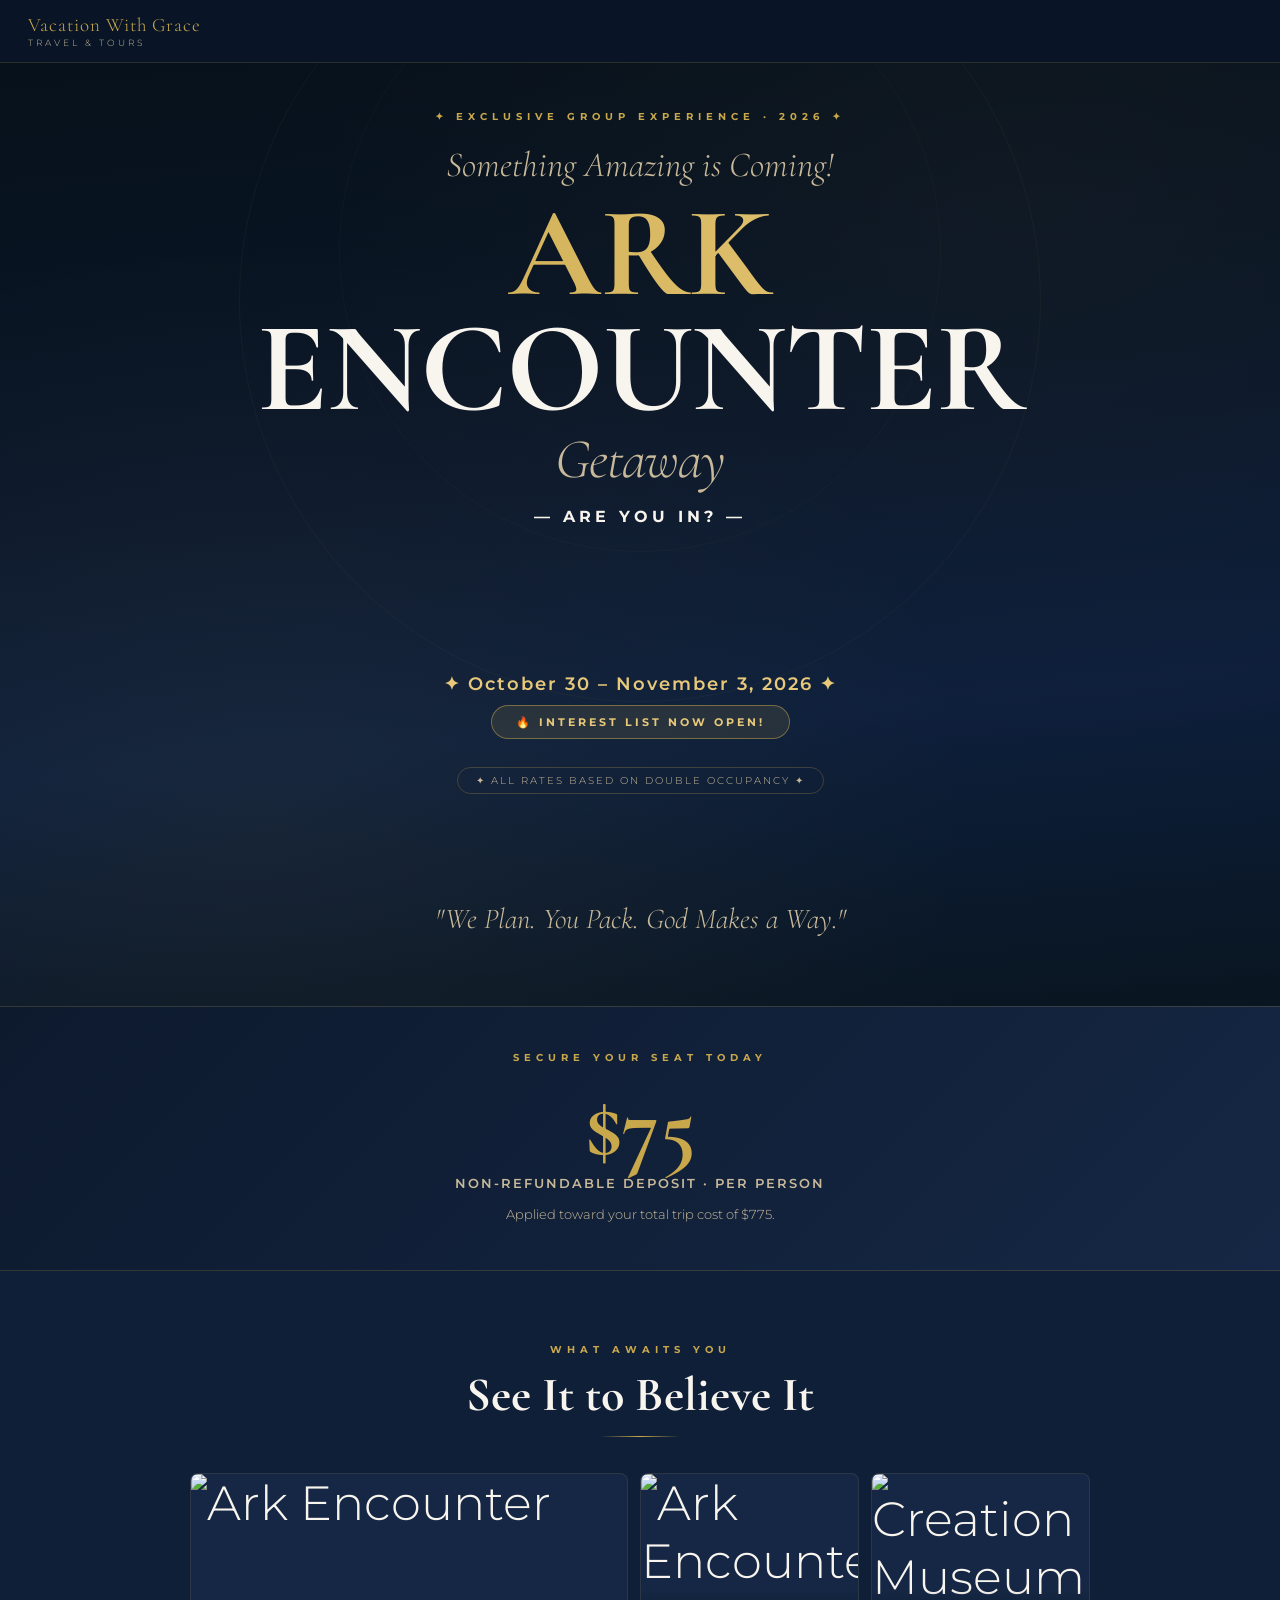
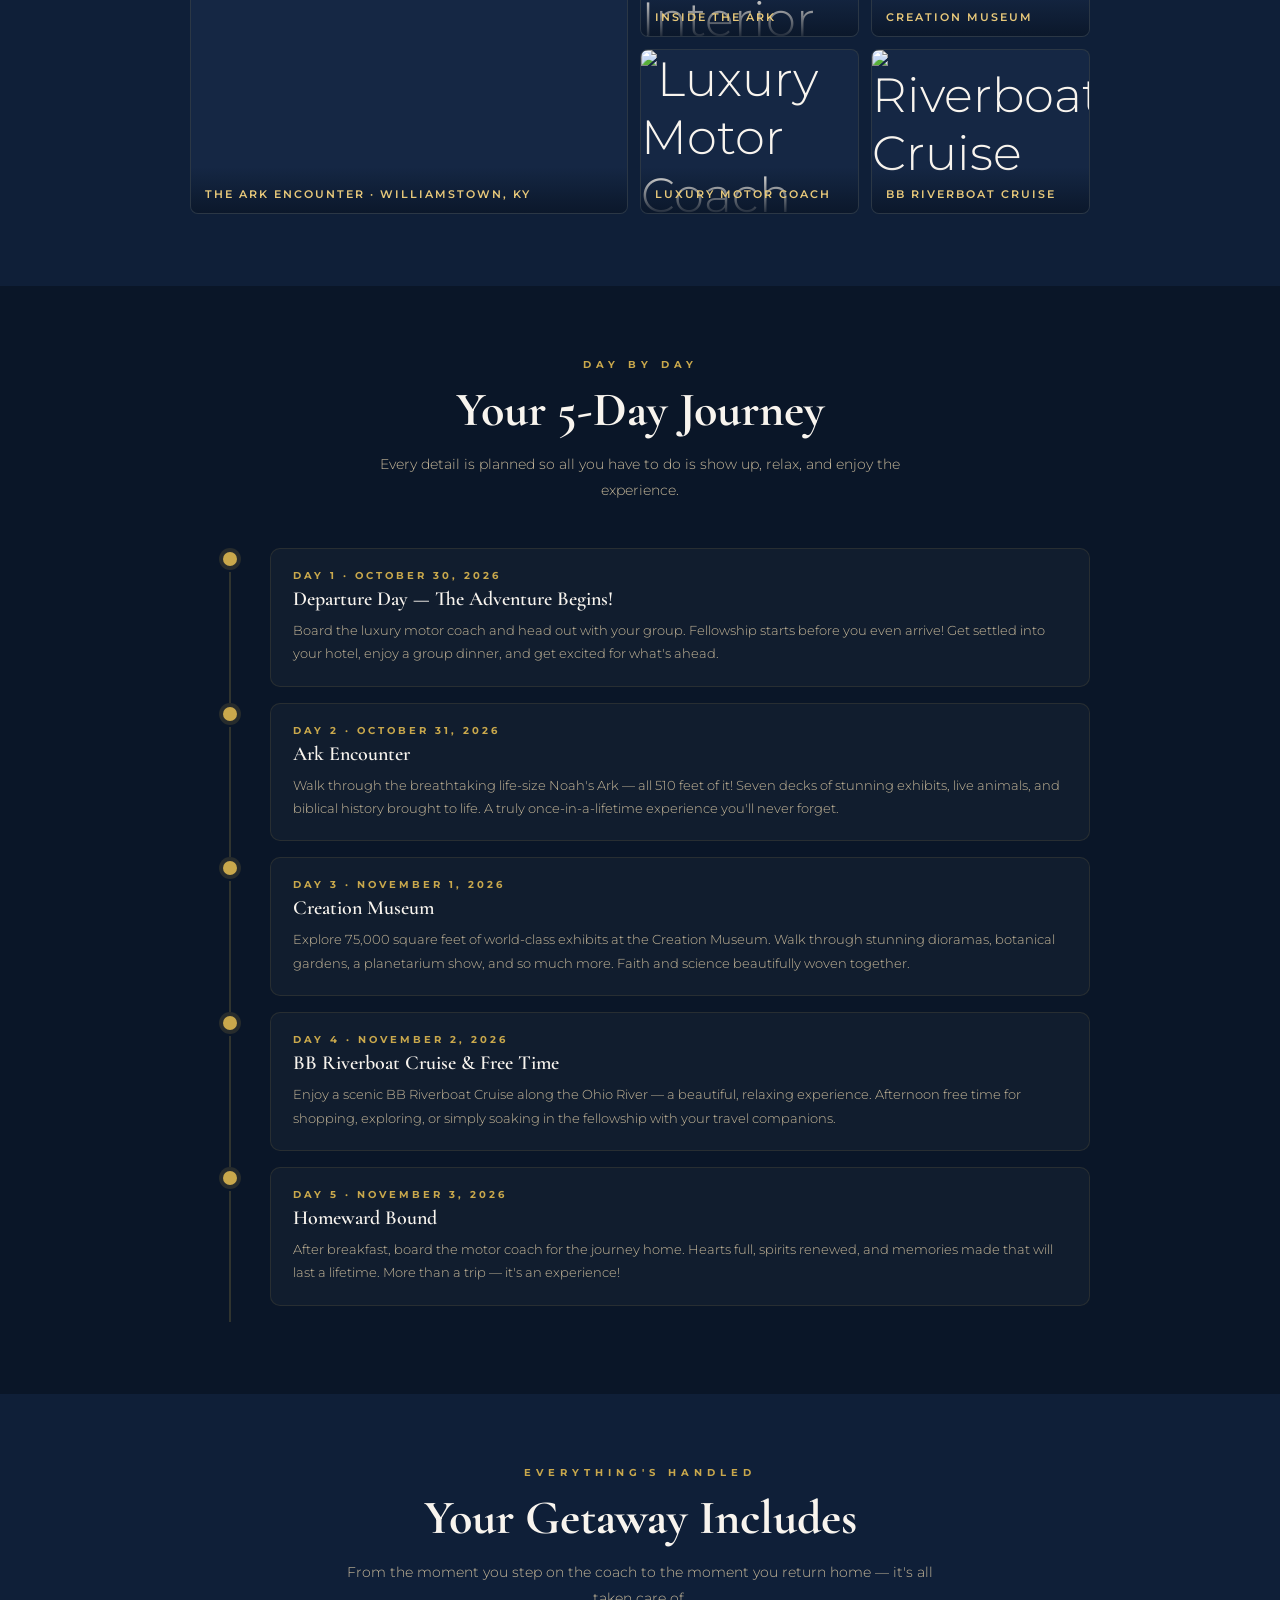
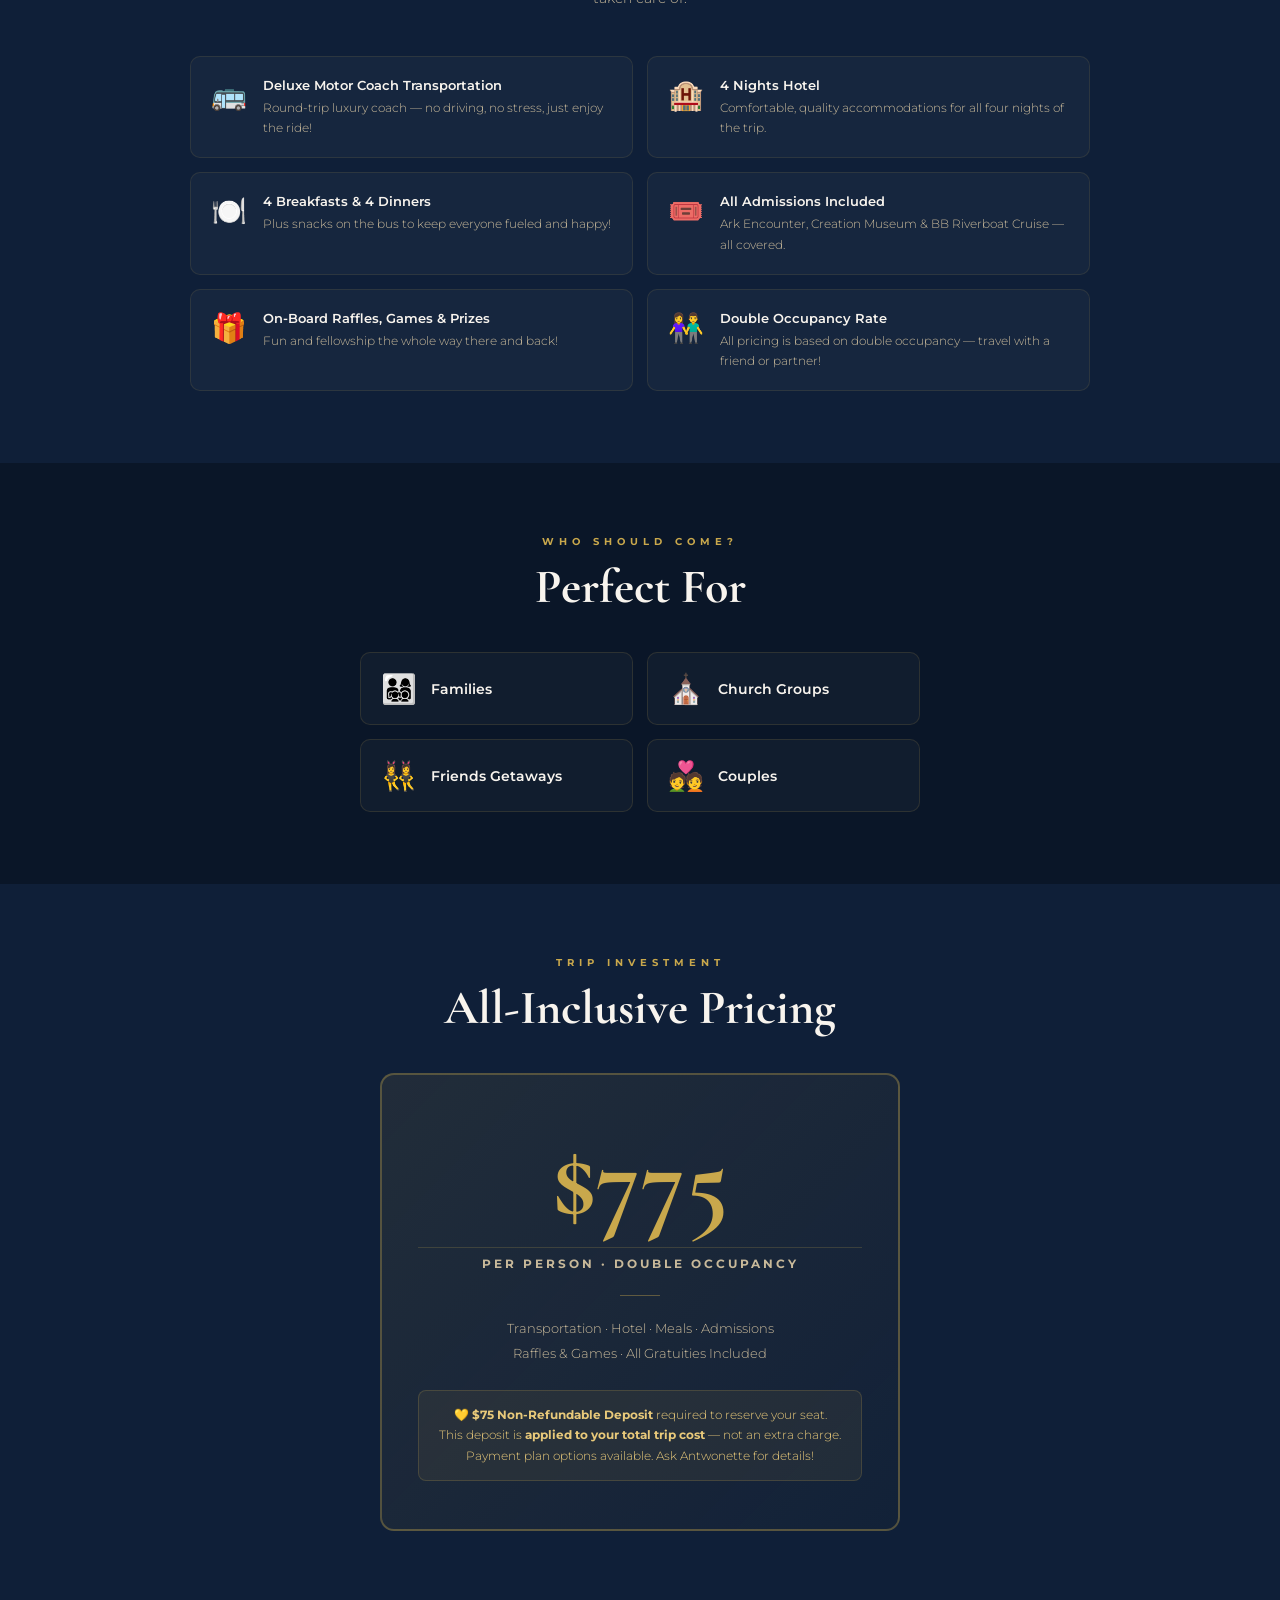
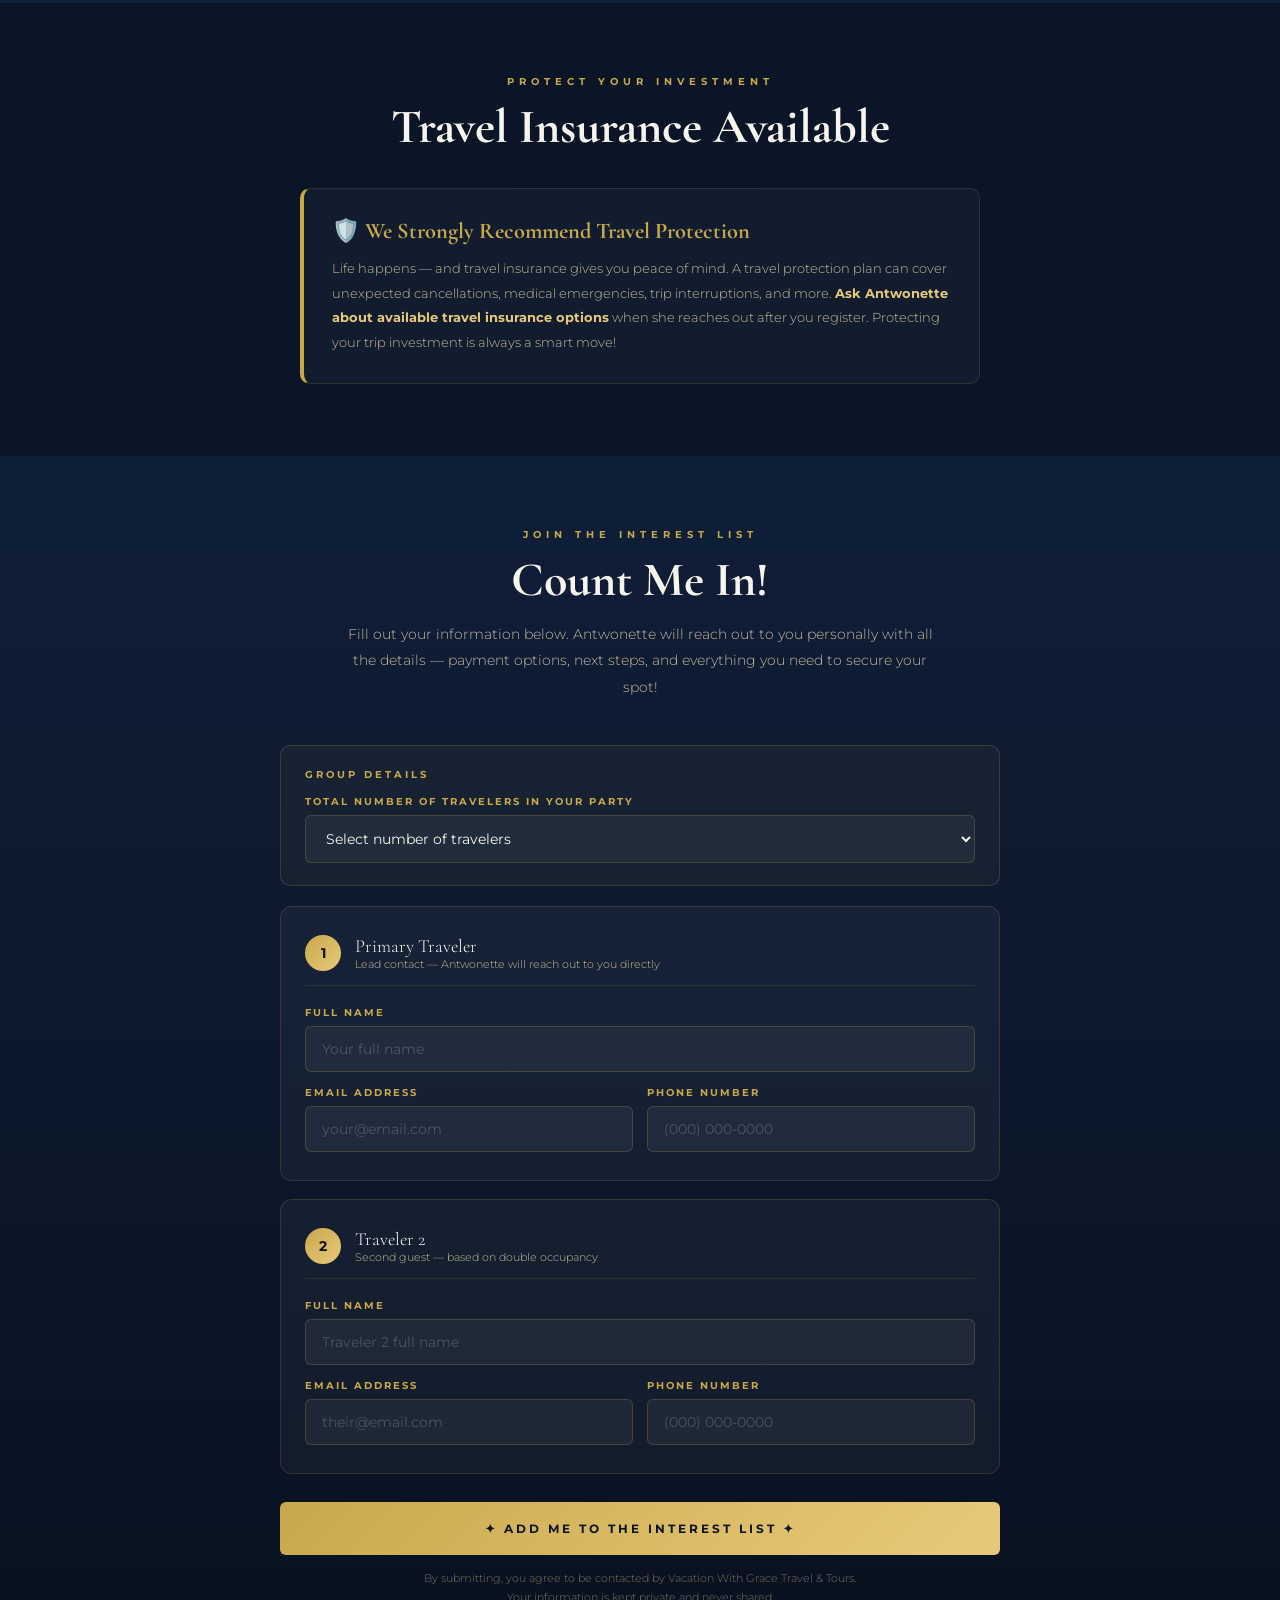
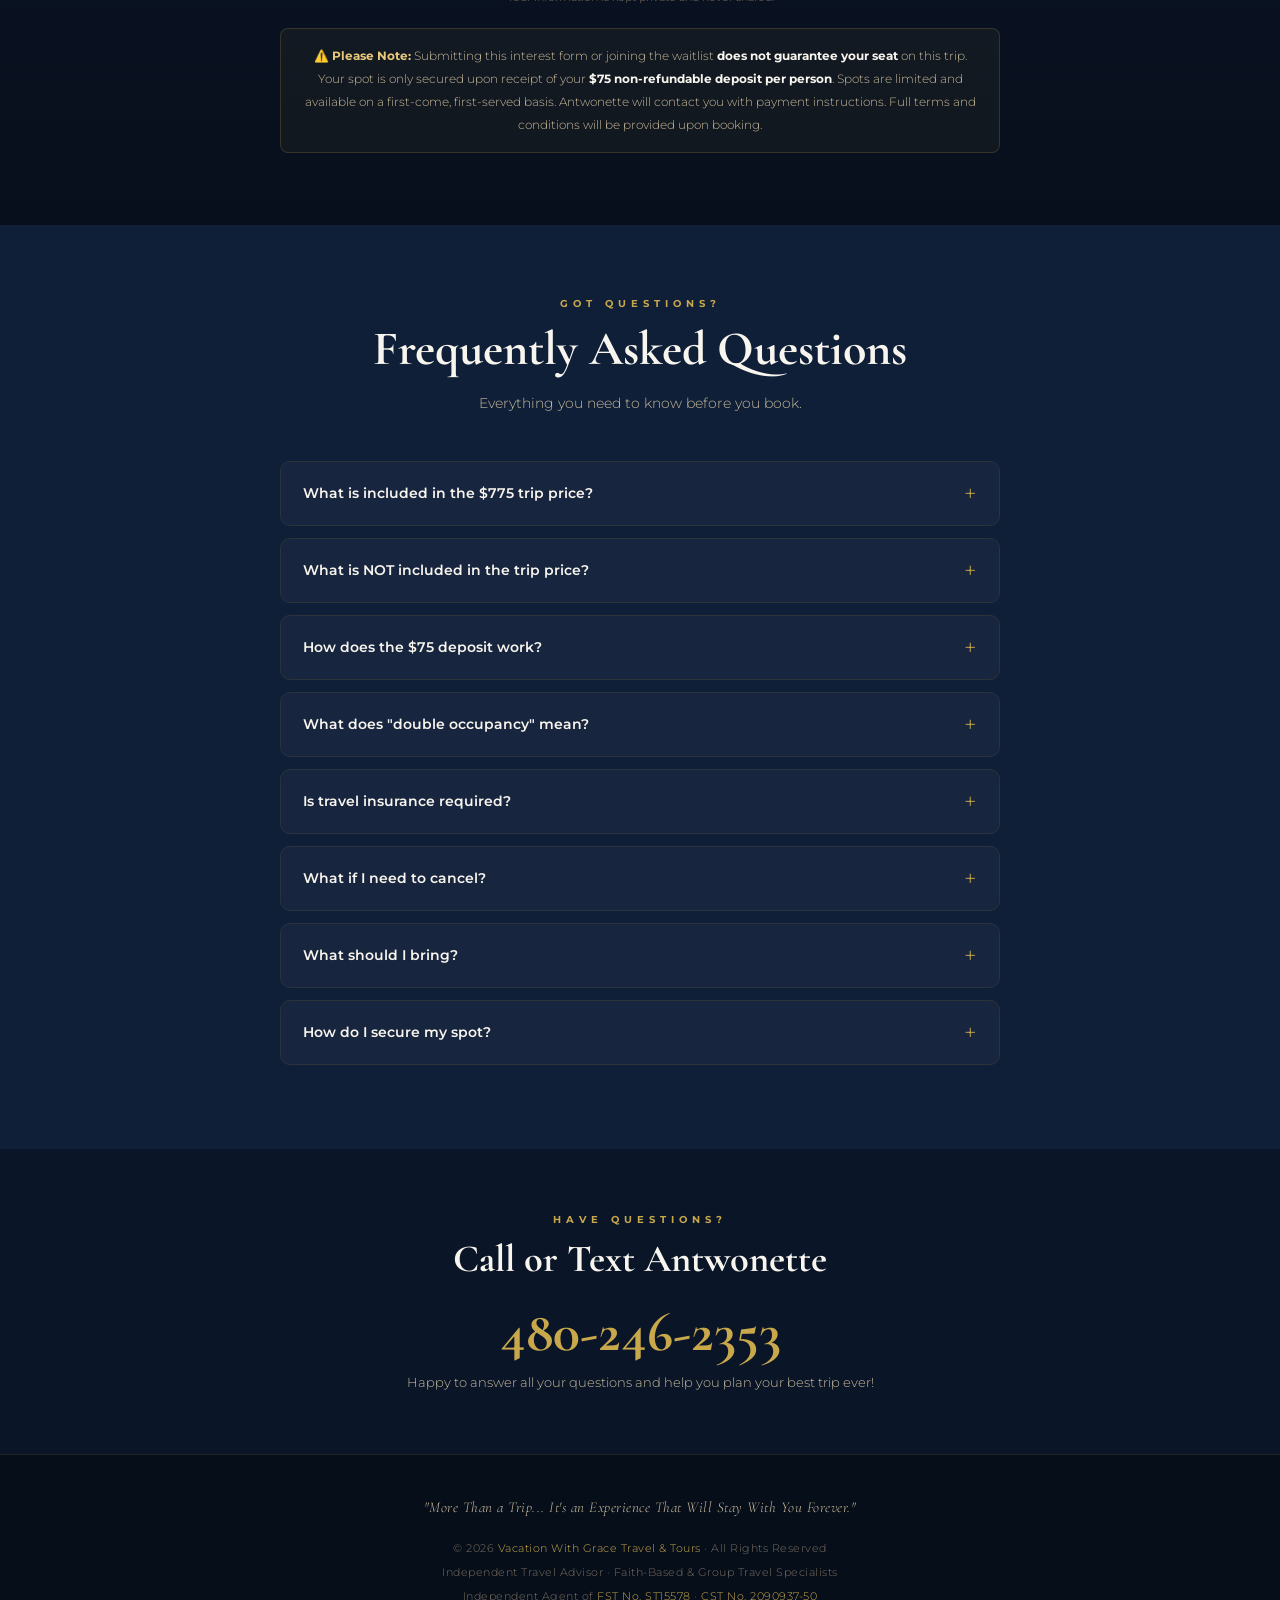
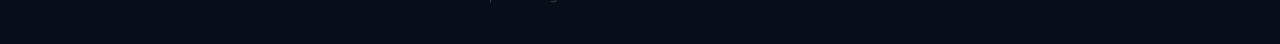
==== commit d97a195c: "Rename index (1).html to index.html" ====
--- a/index.html
+++ b/index.html
@@ -609,19 +609,24 @@
     <h2 class="section-title">See It to Believe It</h2>
     <div class="gold-line" style="margin-bottom:36px;"></div>
     <div class="photo-grid">
-      <div class="photo-card photo-main" style="font-size:5rem;">⛵
+      <div class="photo-card photo-main">
+        <img src="https://upload.wikimedia.org/wikipedia/commons/thumb/9/9c/Ark_Encounter_Exterior.jpg/1200px-Ark_Encounter_Exterior.jpg" alt="Ark Encounter" style="width:100%;height:100%;object-fit:cover;"/>
         <div class="photo-label">The Ark Encounter · Williamstown, KY</div>
       </div>
-      <div class="photo-card" style="font-size:3rem;">🦒
-        <div class="photo-label">Life-Size Animals</div>
-      </div>
-      <div class="photo-card" style="font-size:3rem;">🌍
+      <div class="photo-card">
+        <img src="https://upload.wikimedia.org/wikipedia/commons/thumb/6/6c/Ark_Encounter_-_Deck_1_%2836522167316%29.jpg/1200px-Ark_Encounter_-_Deck_1_%2836522167316%29.jpg" alt="Ark Encounter Interior" style="width:100%;height:100%;object-fit:cover;"/>
+        <div class="photo-label">Inside the Ark</div>
+      </div>
+      <div class="photo-card">
+        <img src="https://upload.wikimedia.org/wikipedia/commons/thumb/2/2b/Creation_Museum_-_Petersburg%2C_Kentucky_%2848592483567%29.jpg/1200px-Creation_Museum_-_Petersburg%2C_Kentucky_%2848592483567%29.jpg" alt="Creation Museum" style="width:100%;height:100%;object-fit:cover;"/>
         <div class="photo-label">Creation Museum</div>
       </div>
-      <div class="photo-card" style="font-size:3rem;">🚌
+      <div class="photo-card">
+        <img src="https://images.unsplash.com/photo-1544620347-c4fd4a3d5957?w=800&q=80" alt="Luxury Motor Coach" style="width:100%;height:100%;object-fit:cover;"/>
         <div class="photo-label">Luxury Motor Coach</div>
       </div>
-      <div class="photo-card" style="font-size:3rem;">🛳️
+      <div class="photo-card">
+        <img src="https://images.unsplash.com/photo-1502209524164-acea936639a2?w=800&q=80" alt="Riverboat Cruise" style="width:100%;height:100%;object-fit:cover;"/>
         <div class="photo-label">BB Riverboat Cruise</div>
       </div>
     </div>
@@ -849,6 +854,9 @@
 
         <button class="submit-btn" onclick="submitForm()">✦ Add Me to the Interest List ✦</button>
         <p class="form-note">By submitting, you agree to be contacted by Vacation With Grace Travel & Tours.<br/>Your information is kept private and never shared.</p>
+        <div style="margin-top:20px; padding:16px 20px; background:rgba(201,168,76,0.05); border:1px solid rgba(201,168,76,0.2); border-radius:8px; font-size:12px; color:var(--text-light); line-height:1.9; text-align:center;">
+          ⚠️ <strong style="color:var(--gold-light);">Please Note:</strong> Submitting this interest form or joining the waitlist <strong style="color:var(--white);">does not guarantee your seat</strong> on this trip. Your spot is only secured upon receipt of your <strong style="color:var(--white);">$75 non-refundable deposit per person</strong>. Spots are limited and available on a first-come, first-served basis. Antwonette will contact you with payment instructions. Full terms and conditions will be provided upon booking.
+        </div>
       </div>
 
       <div class="success-msg" id="successMsg">
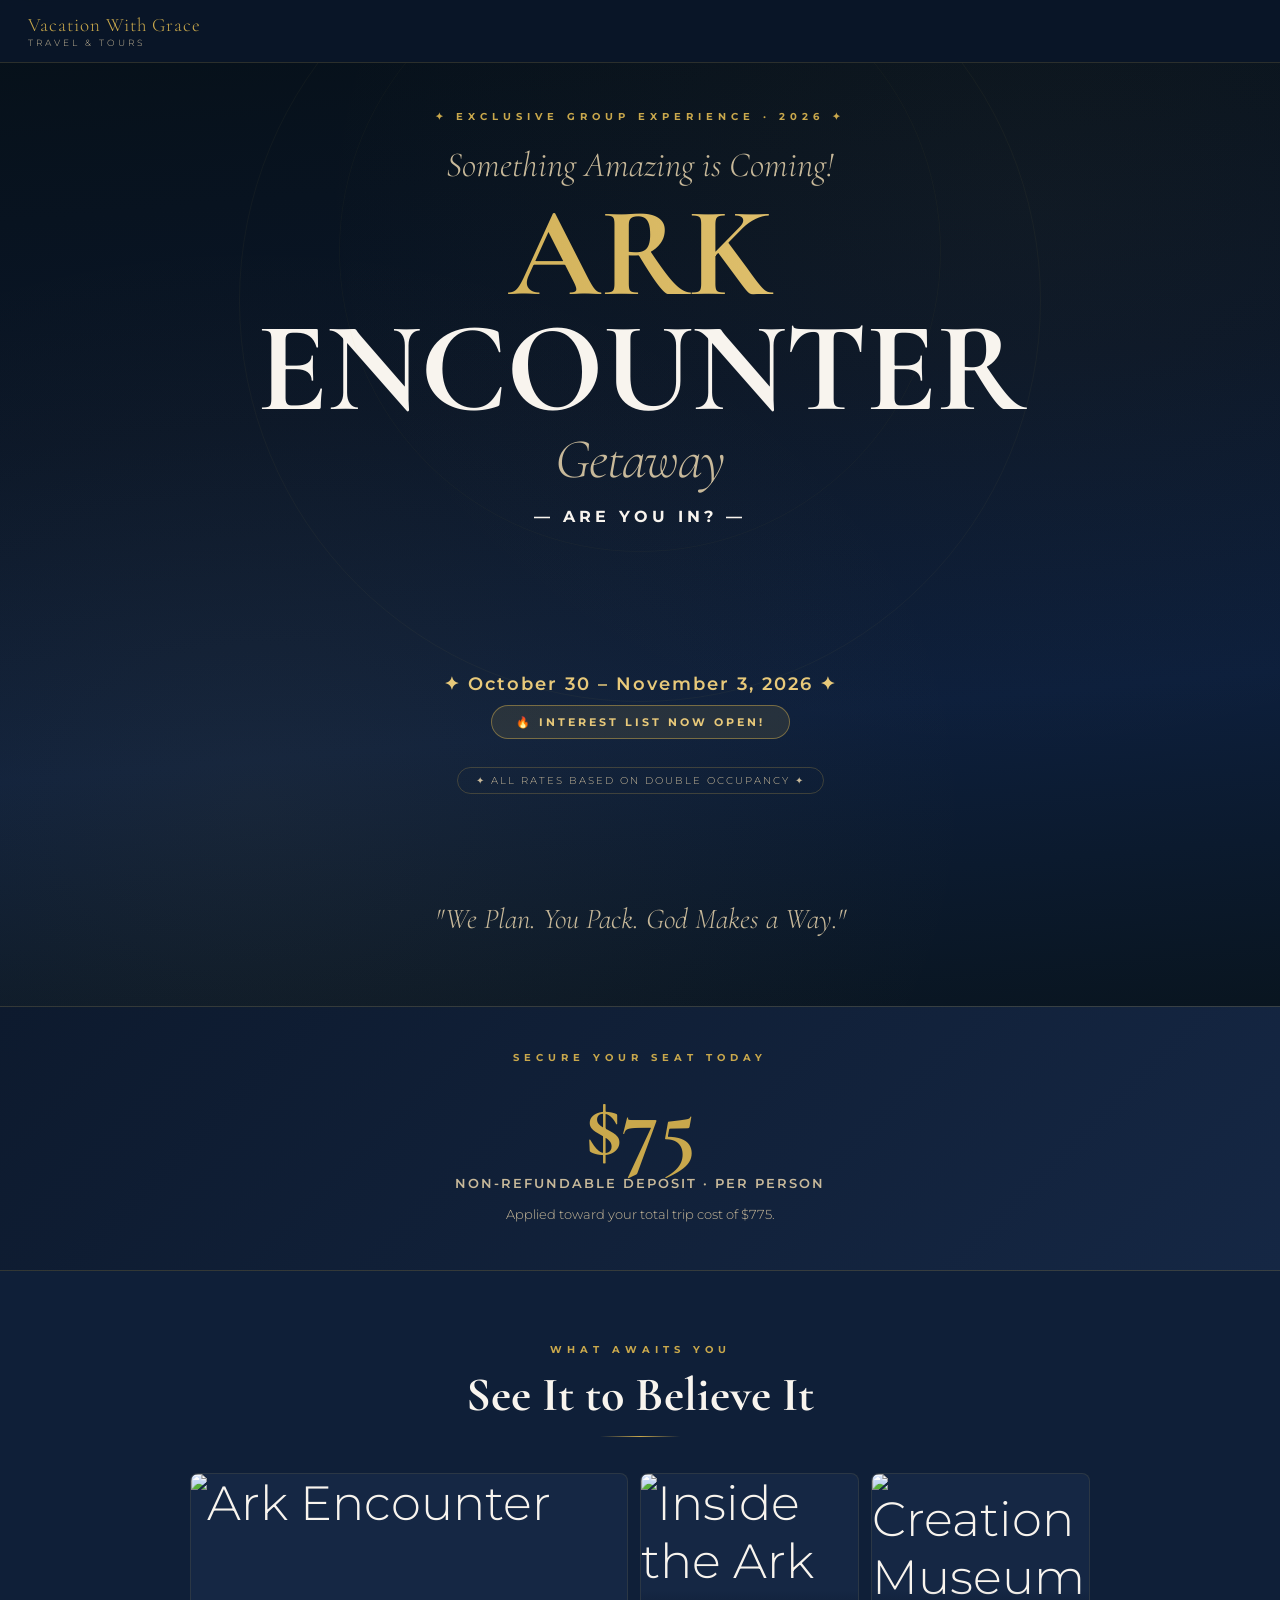
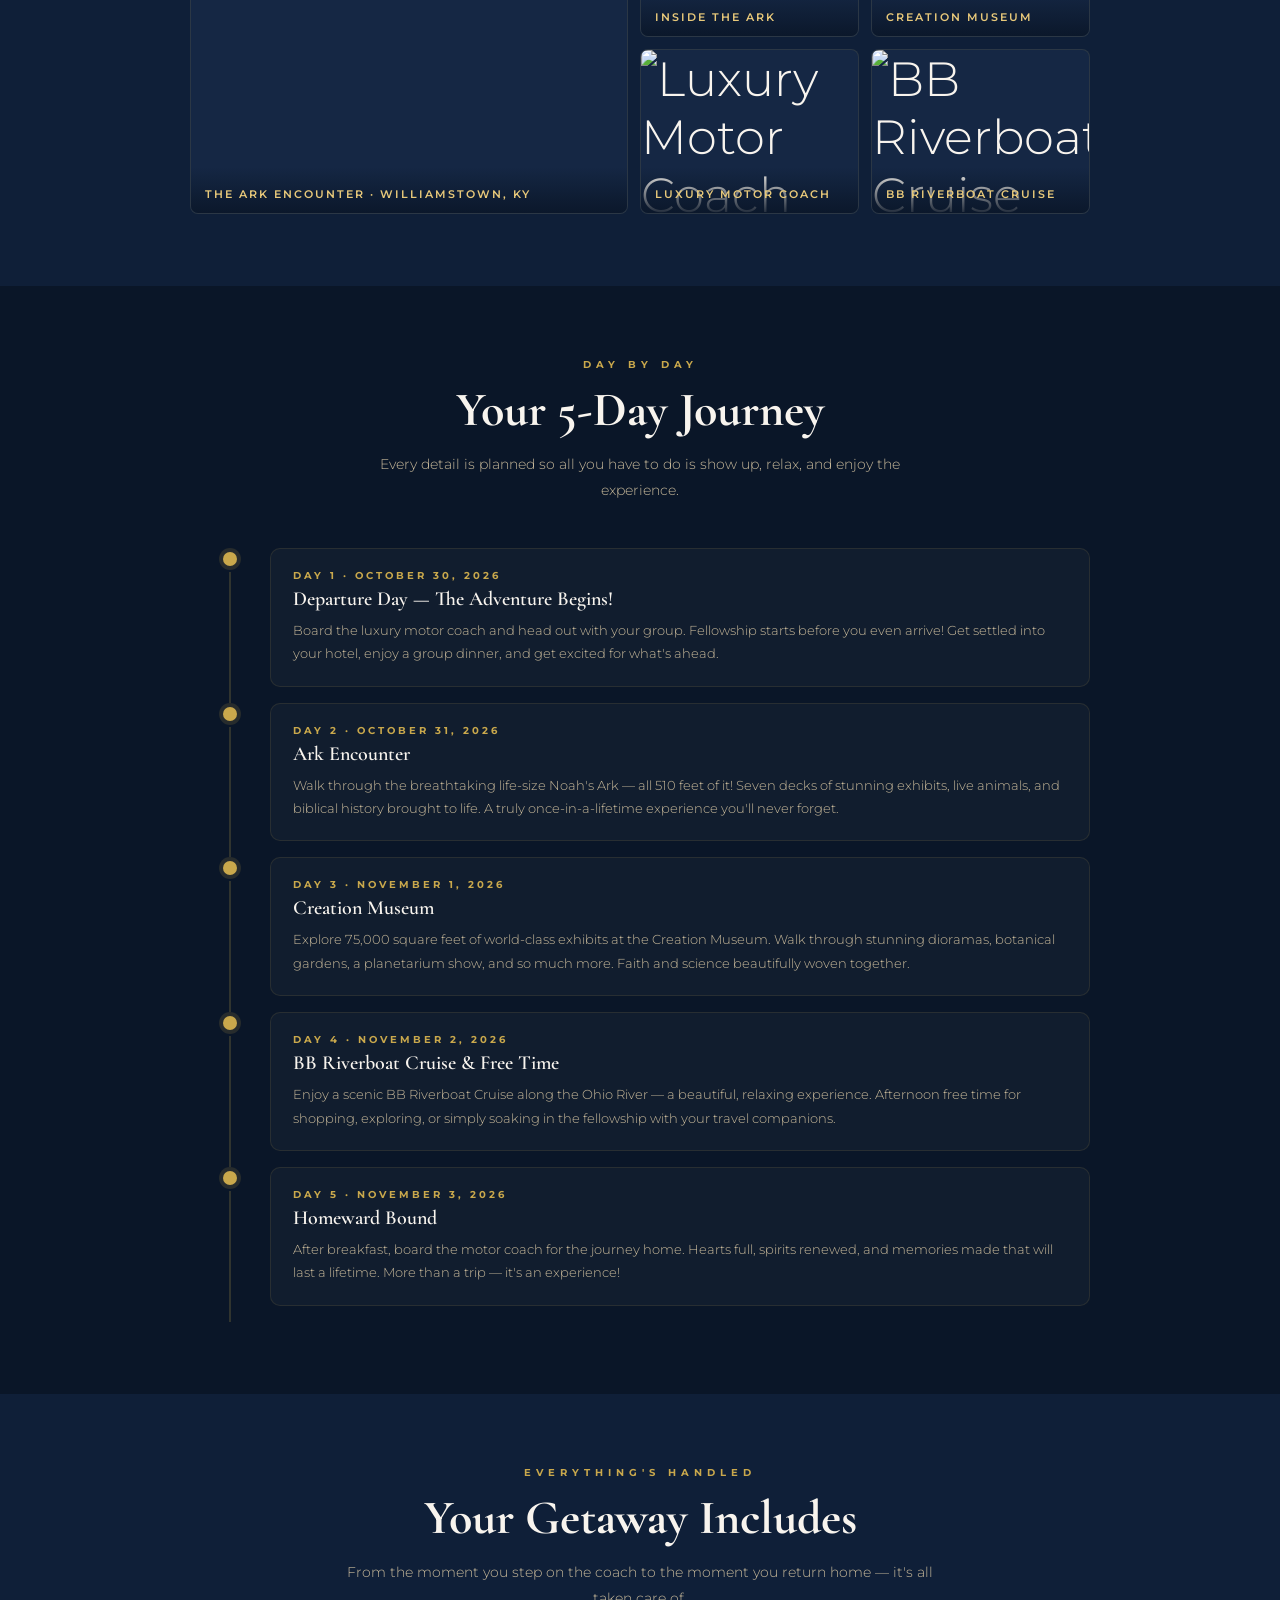
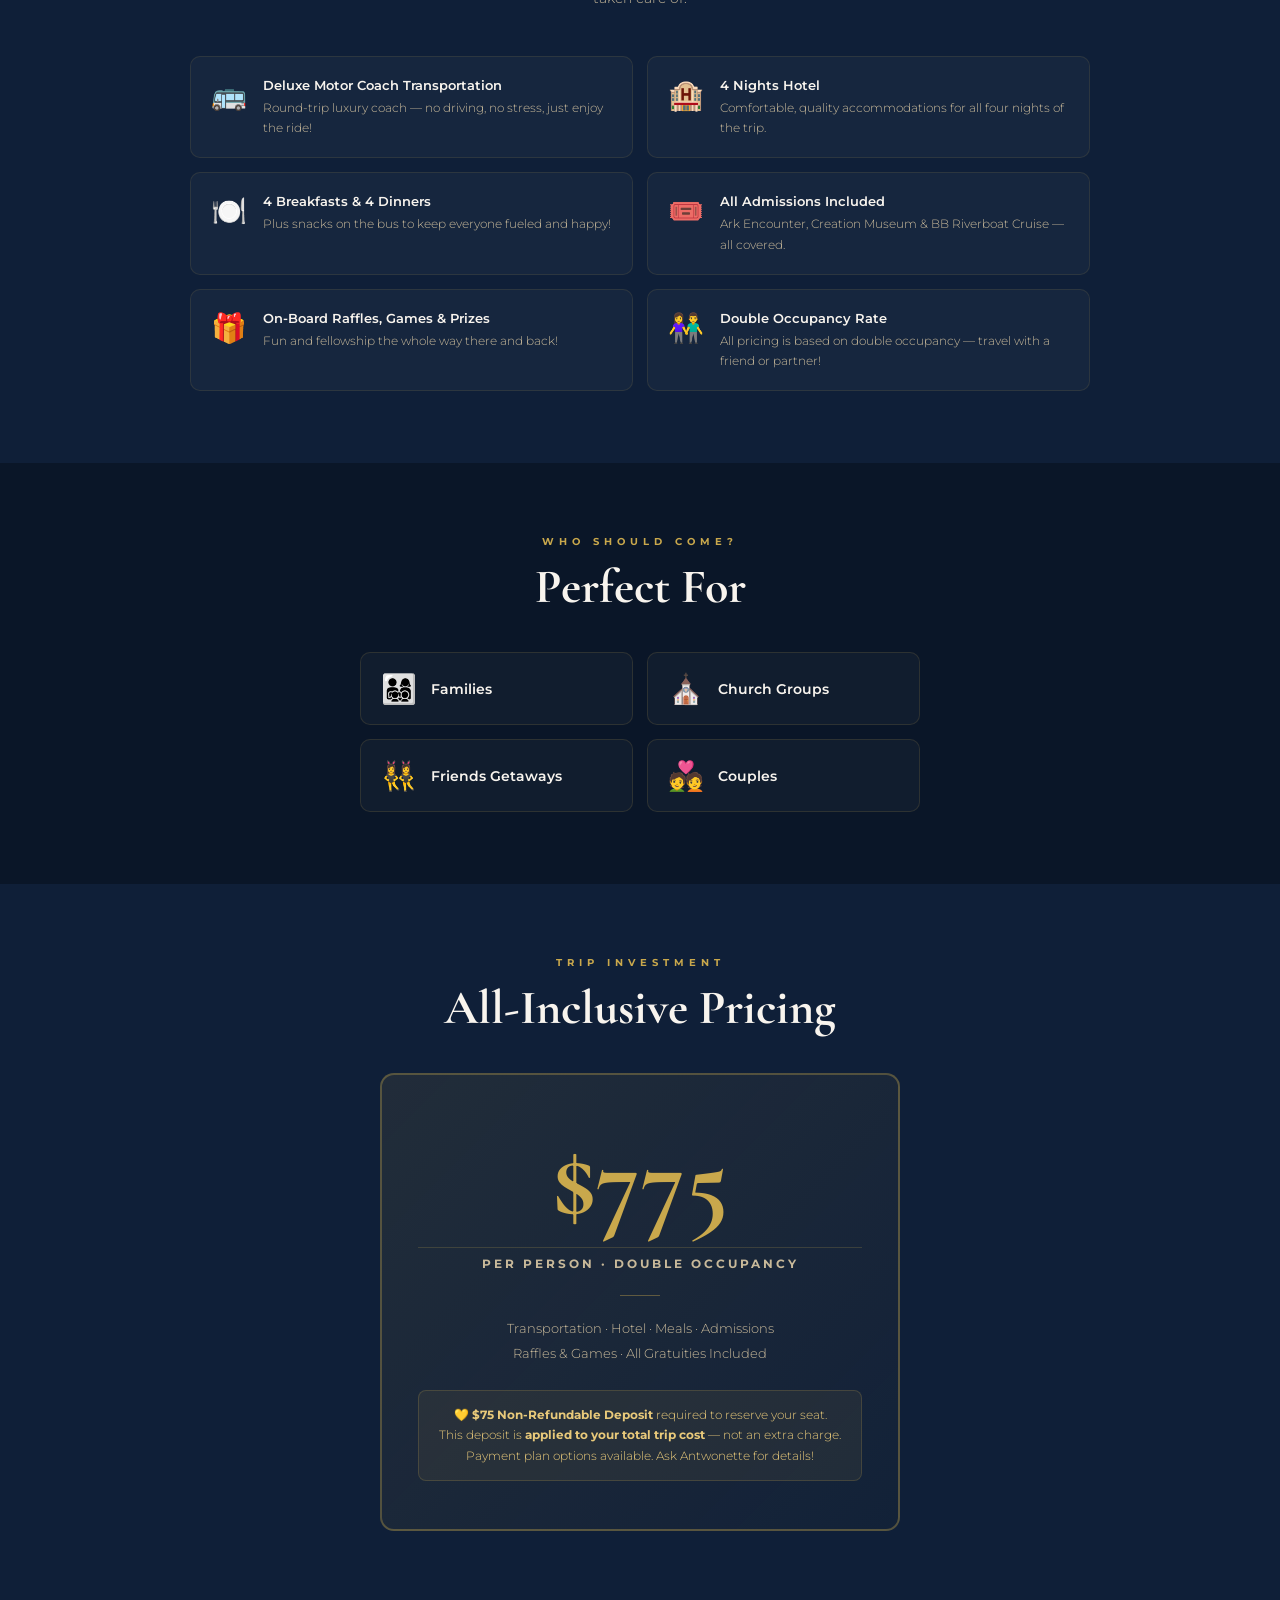
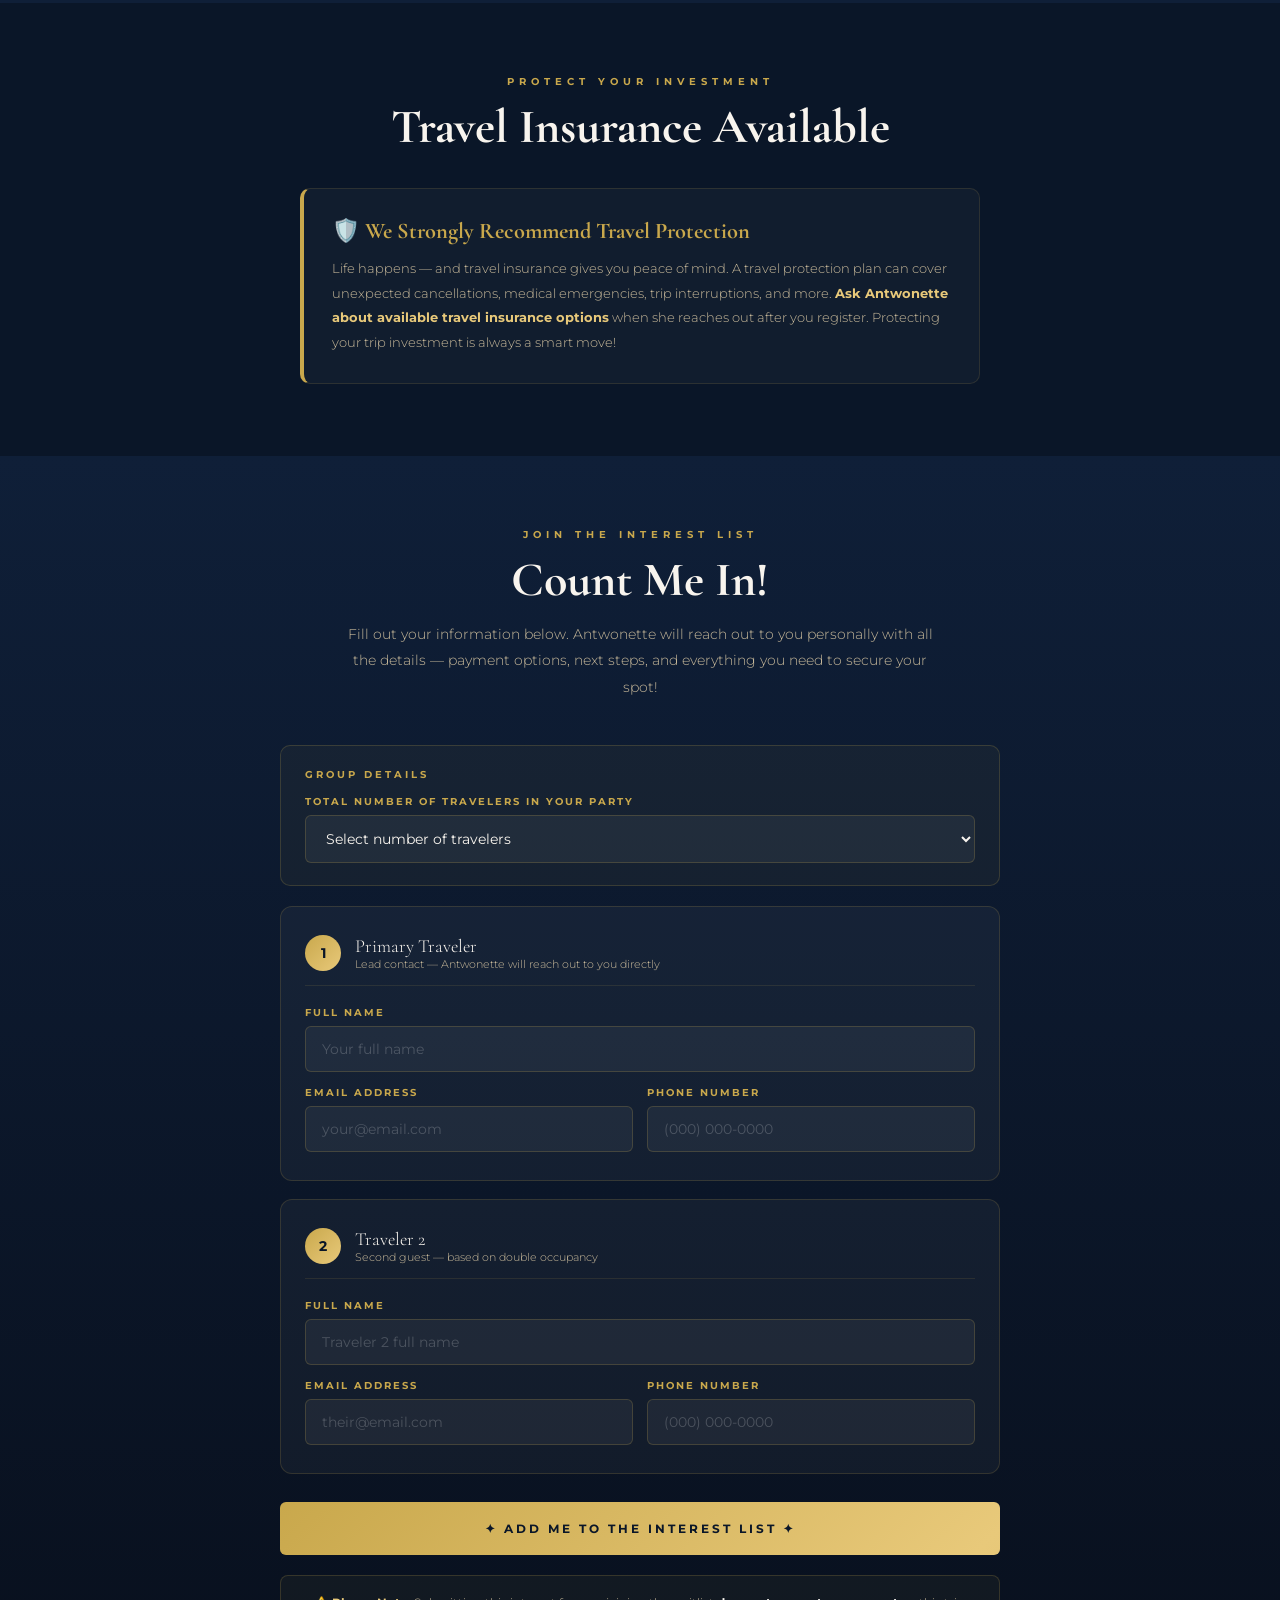
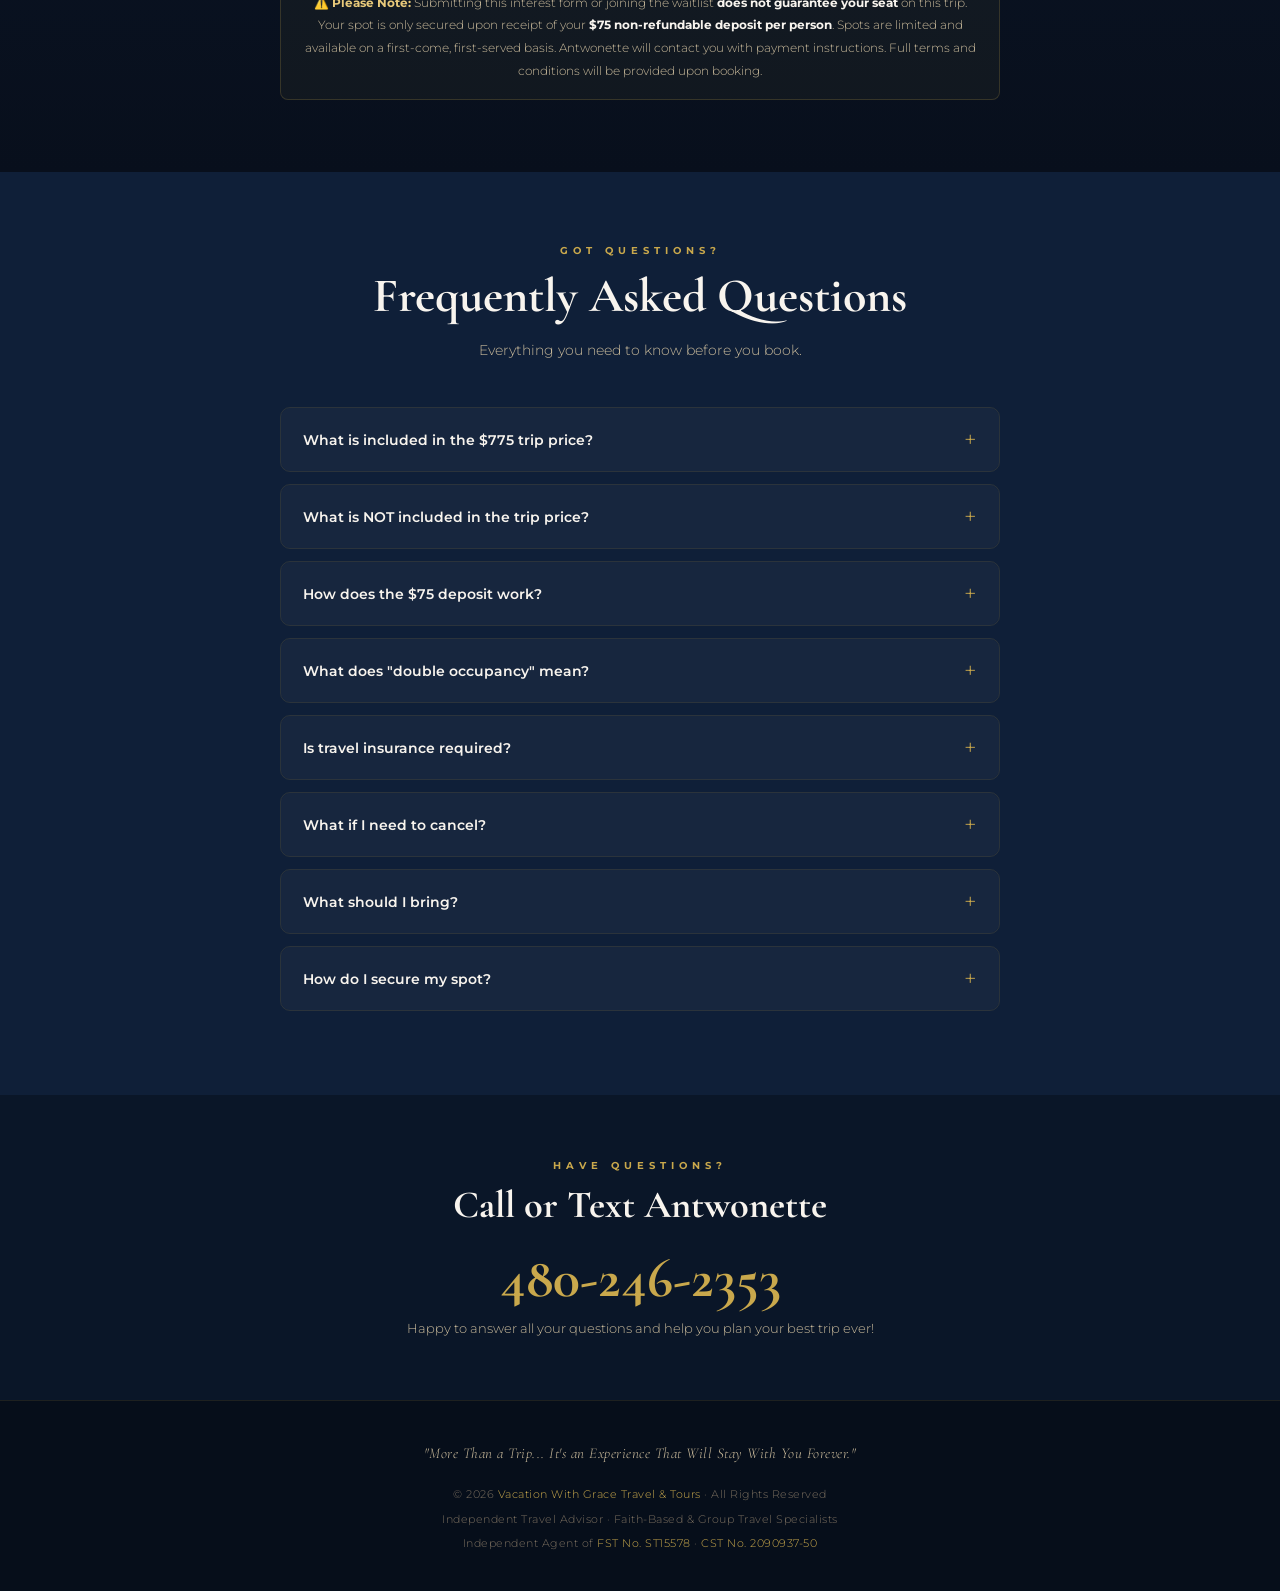
==== commit 6a482365: "Rename index (2).html to index.html" ====
--- a/index.html
+++ b/index.html
@@ -610,15 +610,15 @@
     <div class="gold-line" style="margin-bottom:36px;"></div>
     <div class="photo-grid">
       <div class="photo-card photo-main">
-        <img src="https://upload.wikimedia.org/wikipedia/commons/thumb/9/9c/Ark_Encounter_Exterior.jpg/1200px-Ark_Encounter_Exterior.jpg" alt="Ark Encounter" style="width:100%;height:100%;object-fit:cover;"/>
+        <img src="https://images.unsplash.com/photo-1548013146-72479768bada?w=800&q=80" alt="Ark Encounter" style="width:100%;height:100%;object-fit:cover;"/>
         <div class="photo-label">The Ark Encounter · Williamstown, KY</div>
       </div>
       <div class="photo-card">
-        <img src="https://upload.wikimedia.org/wikipedia/commons/thumb/6/6c/Ark_Encounter_-_Deck_1_%2836522167316%29.jpg/1200px-Ark_Encounter_-_Deck_1_%2836522167316%29.jpg" alt="Ark Encounter Interior" style="width:100%;height:100%;object-fit:cover;"/>
+        <img src="https://images.unsplash.com/photo-1609137144813-7d9921338f24?w=800&q=80" alt="Inside the Ark" style="width:100%;height:100%;object-fit:cover;"/>
         <div class="photo-label">Inside the Ark</div>
       </div>
       <div class="photo-card">
-        <img src="https://upload.wikimedia.org/wikipedia/commons/thumb/2/2b/Creation_Museum_-_Petersburg%2C_Kentucky_%2848592483567%29.jpg/1200px-Creation_Museum_-_Petersburg%2C_Kentucky_%2848592483567%29.jpg" alt="Creation Museum" style="width:100%;height:100%;object-fit:cover;"/>
+        <img src="https://images.unsplash.com/photo-1564981797816-1043664bf78d?w=800&q=80" alt="Creation Museum" style="width:100%;height:100%;object-fit:cover;"/>
         <div class="photo-label">Creation Museum</div>
       </div>
       <div class="photo-card">
@@ -626,7 +626,7 @@
         <div class="photo-label">Luxury Motor Coach</div>
       </div>
       <div class="photo-card">
-        <img src="https://images.unsplash.com/photo-1502209524164-acea936639a2?w=800&q=80" alt="Riverboat Cruise" style="width:100%;height:100%;object-fit:cover;"/>
+        <img src="https://images.unsplash.com/photo-1504280390367-361c6d9f38f4?w=800&q=80" alt="BB Riverboat Cruise" style="width:100%;height:100%;object-fit:cover;"/>
         <div class="photo-label">BB Riverboat Cruise</div>
       </div>
     </div>
@@ -853,7 +853,6 @@
         </div>
 
         <button class="submit-btn" onclick="submitForm()">✦ Add Me to the Interest List ✦</button>
-        <p class="form-note">By submitting, you agree to be contacted by Vacation With Grace Travel & Tours.<br/>Your information is kept private and never shared.</p>
         <div style="margin-top:20px; padding:16px 20px; background:rgba(201,168,76,0.05); border:1px solid rgba(201,168,76,0.2); border-radius:8px; font-size:12px; color:var(--text-light); line-height:1.9; text-align:center;">
           ⚠️ <strong style="color:var(--gold-light);">Please Note:</strong> Submitting this interest form or joining the waitlist <strong style="color:var(--white);">does not guarantee your seat</strong> on this trip. Your spot is only secured upon receipt of your <strong style="color:var(--white);">$75 non-refundable deposit per person</strong>. Spots are limited and available on a first-come, first-served basis. Antwonette will contact you with payment instructions. Full terms and conditions will be provided upon booking.
         </div>
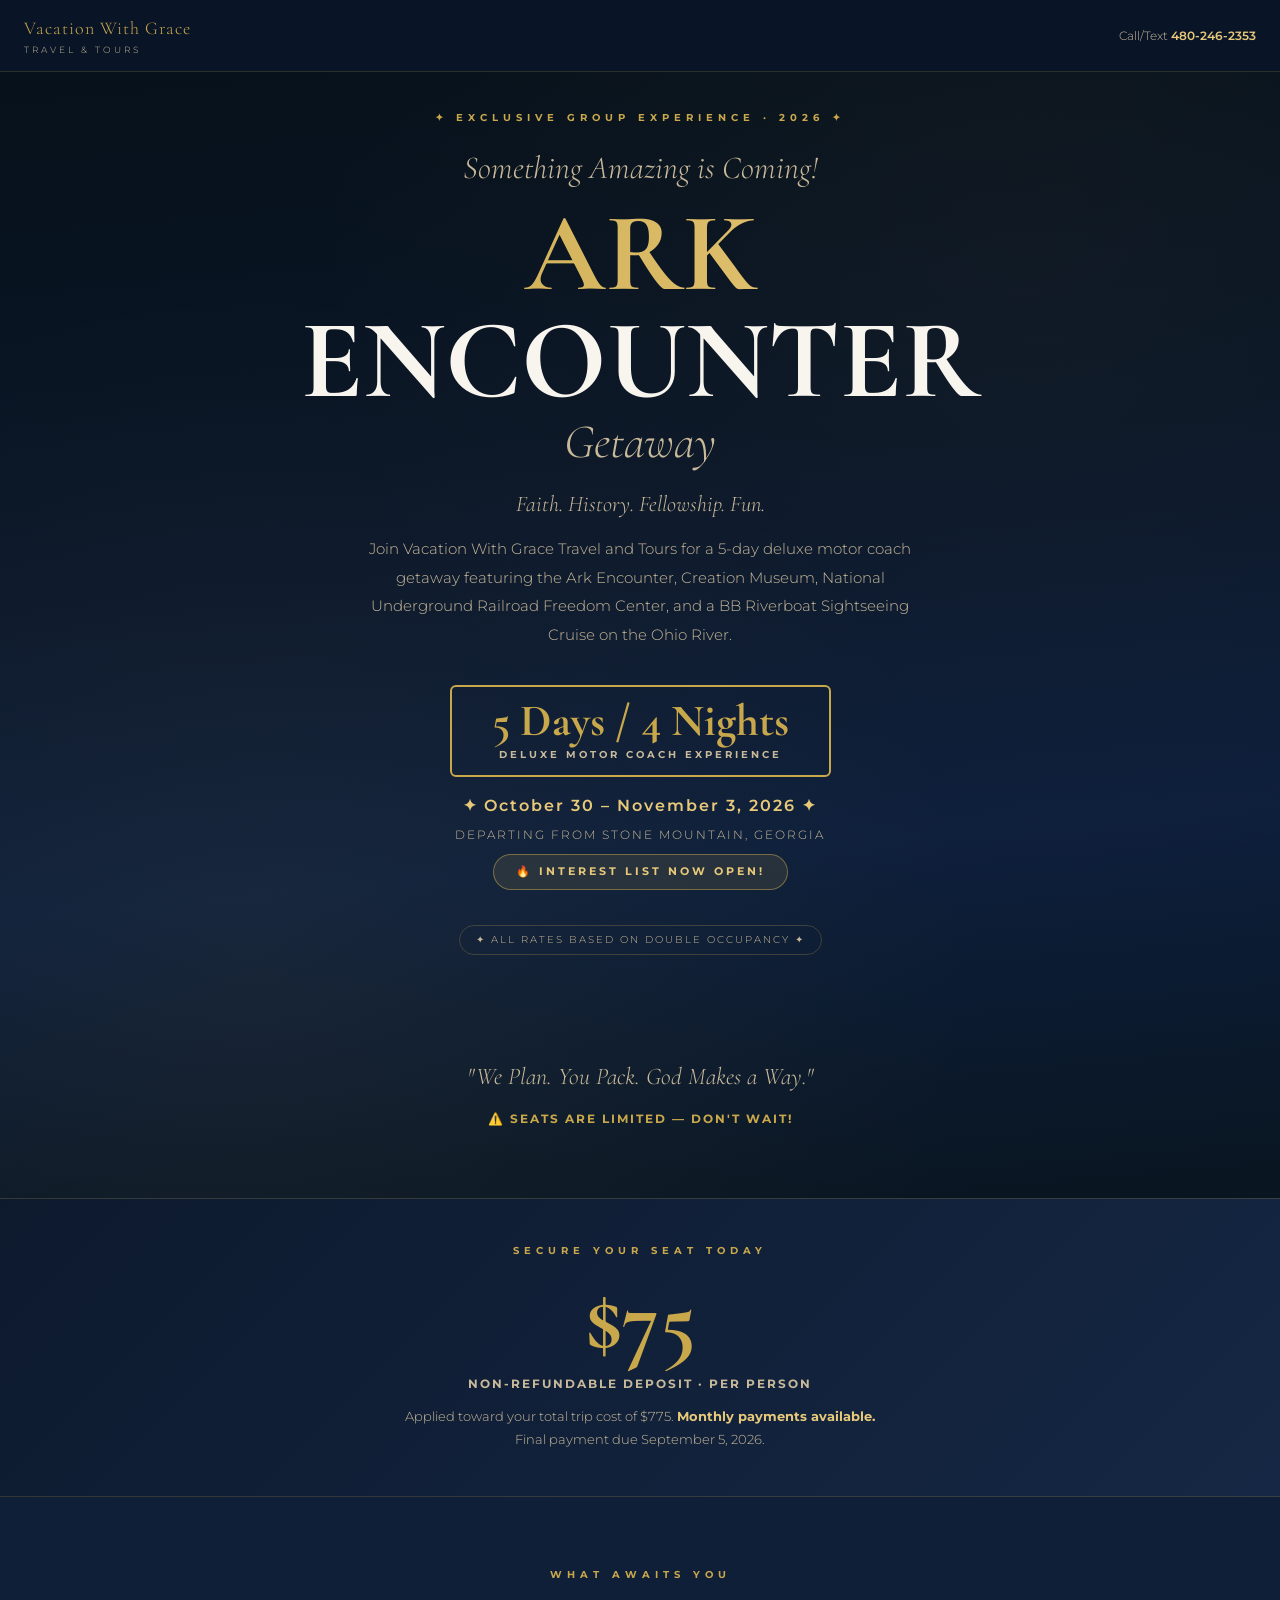
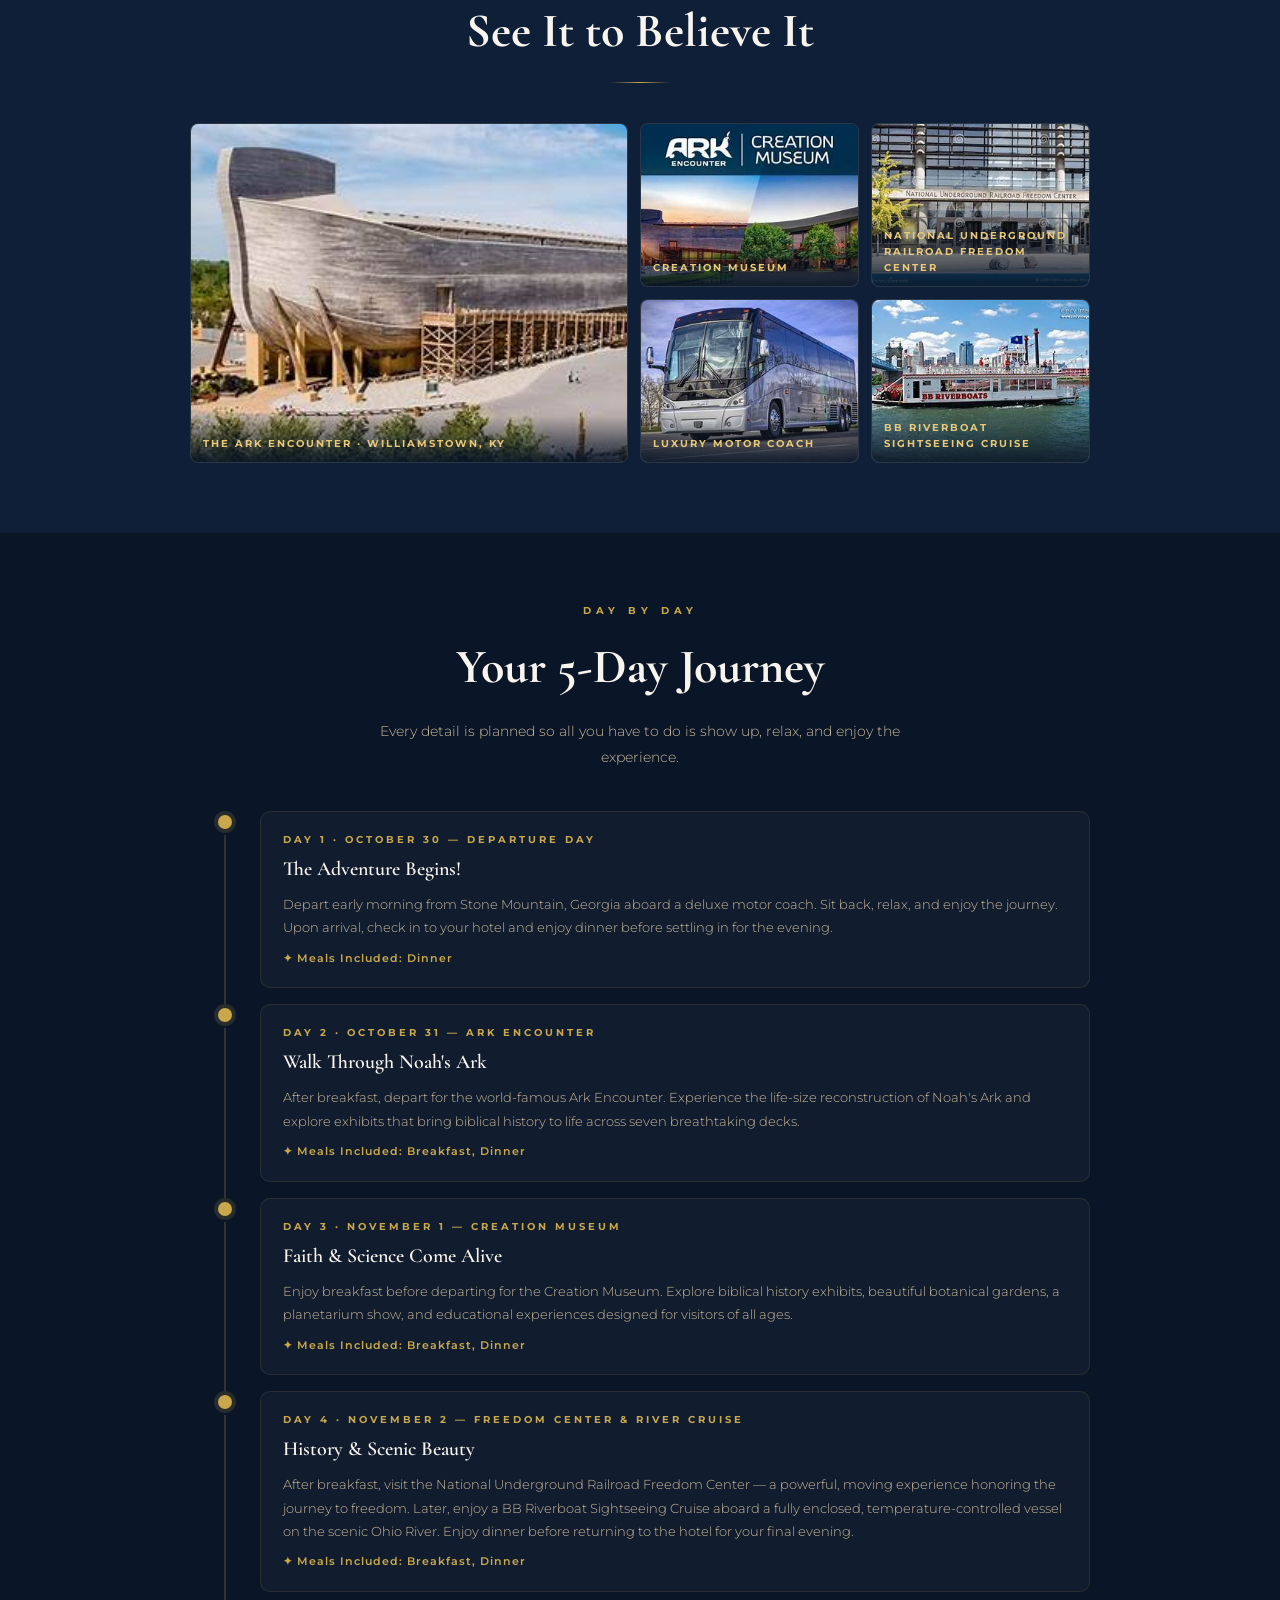
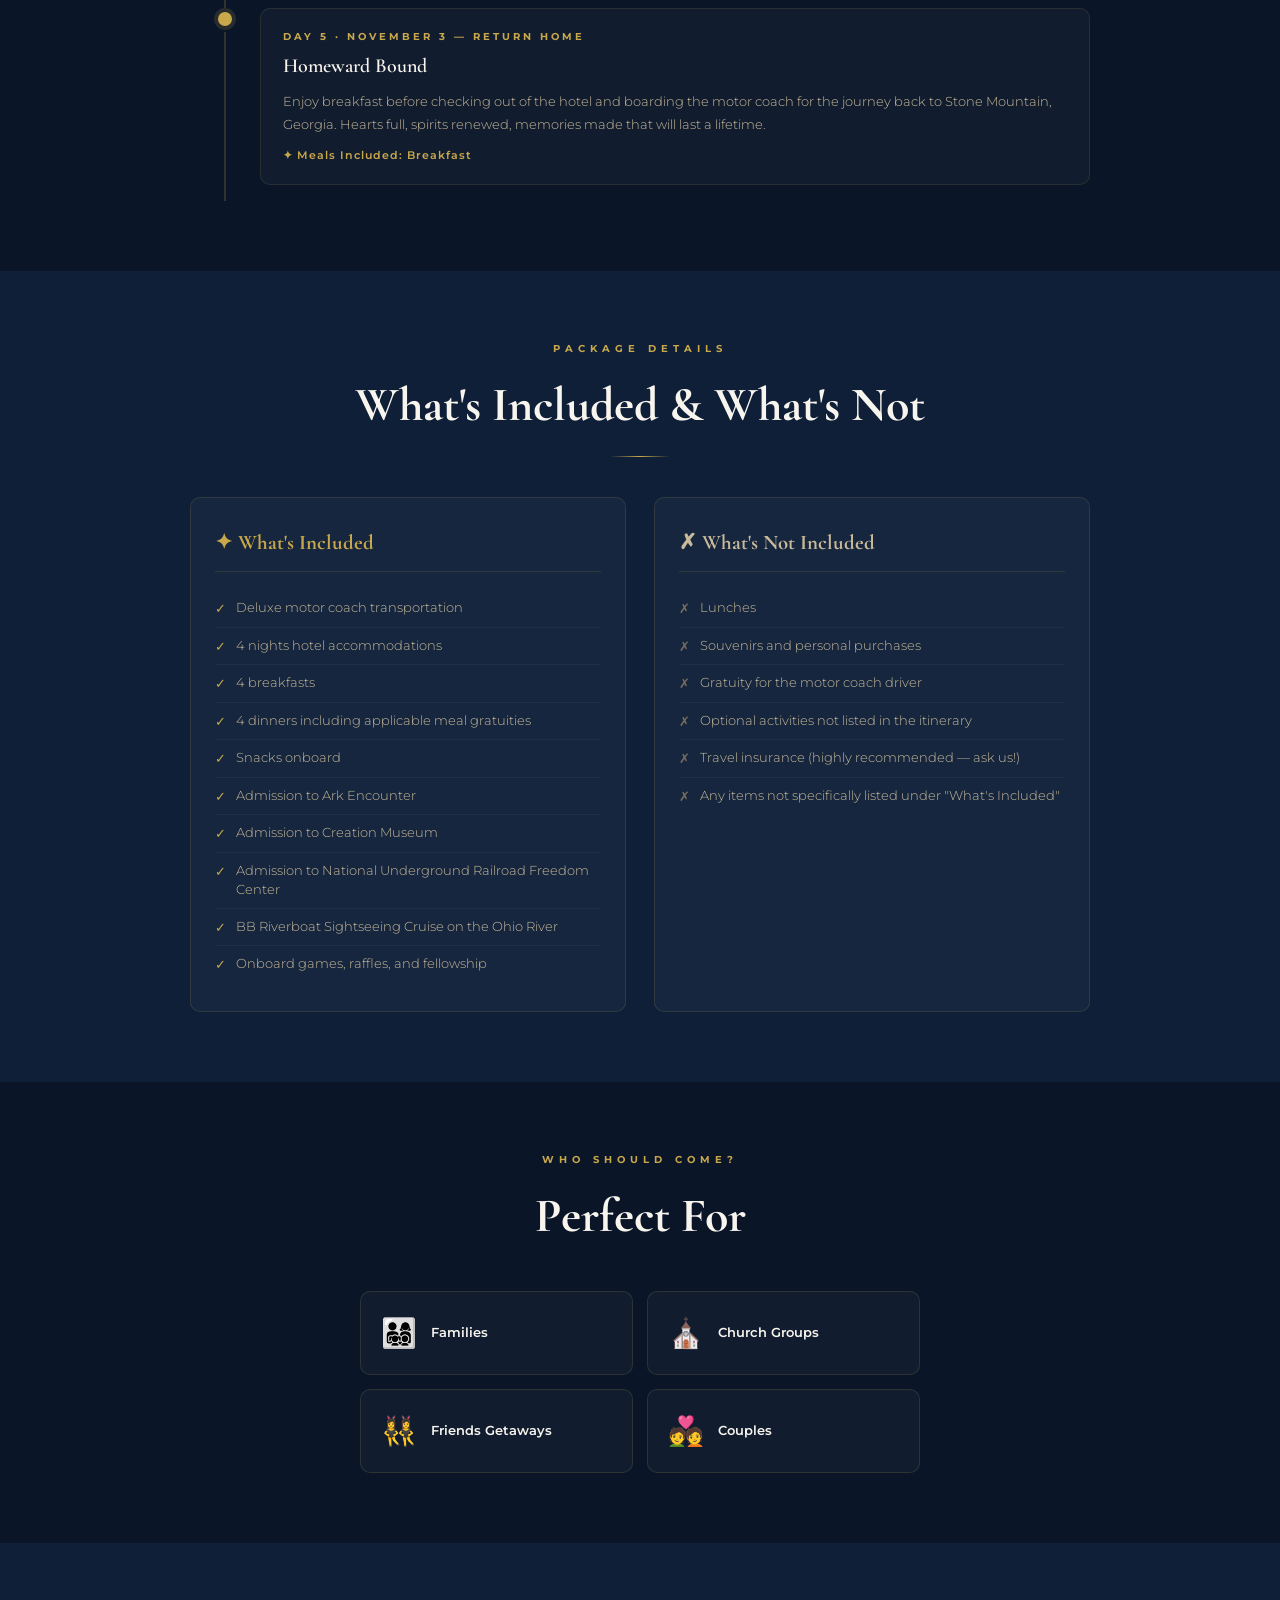
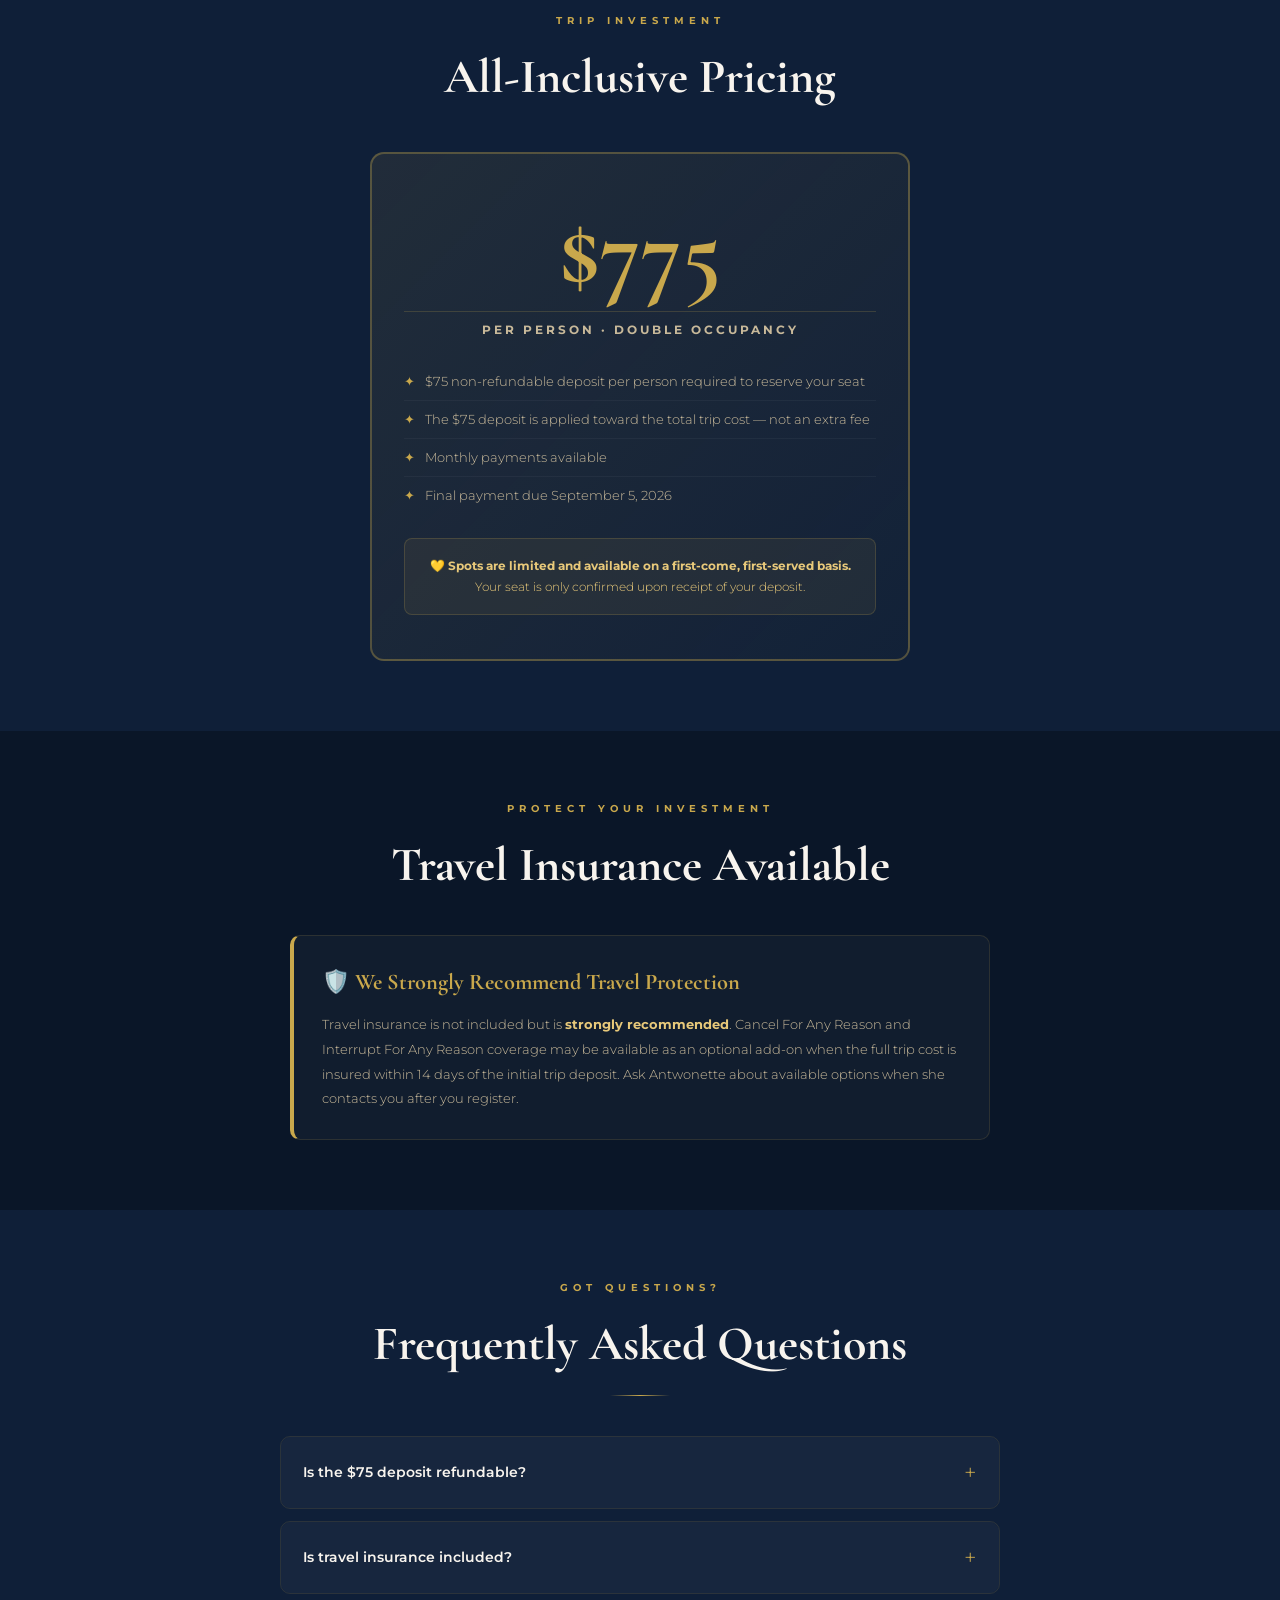
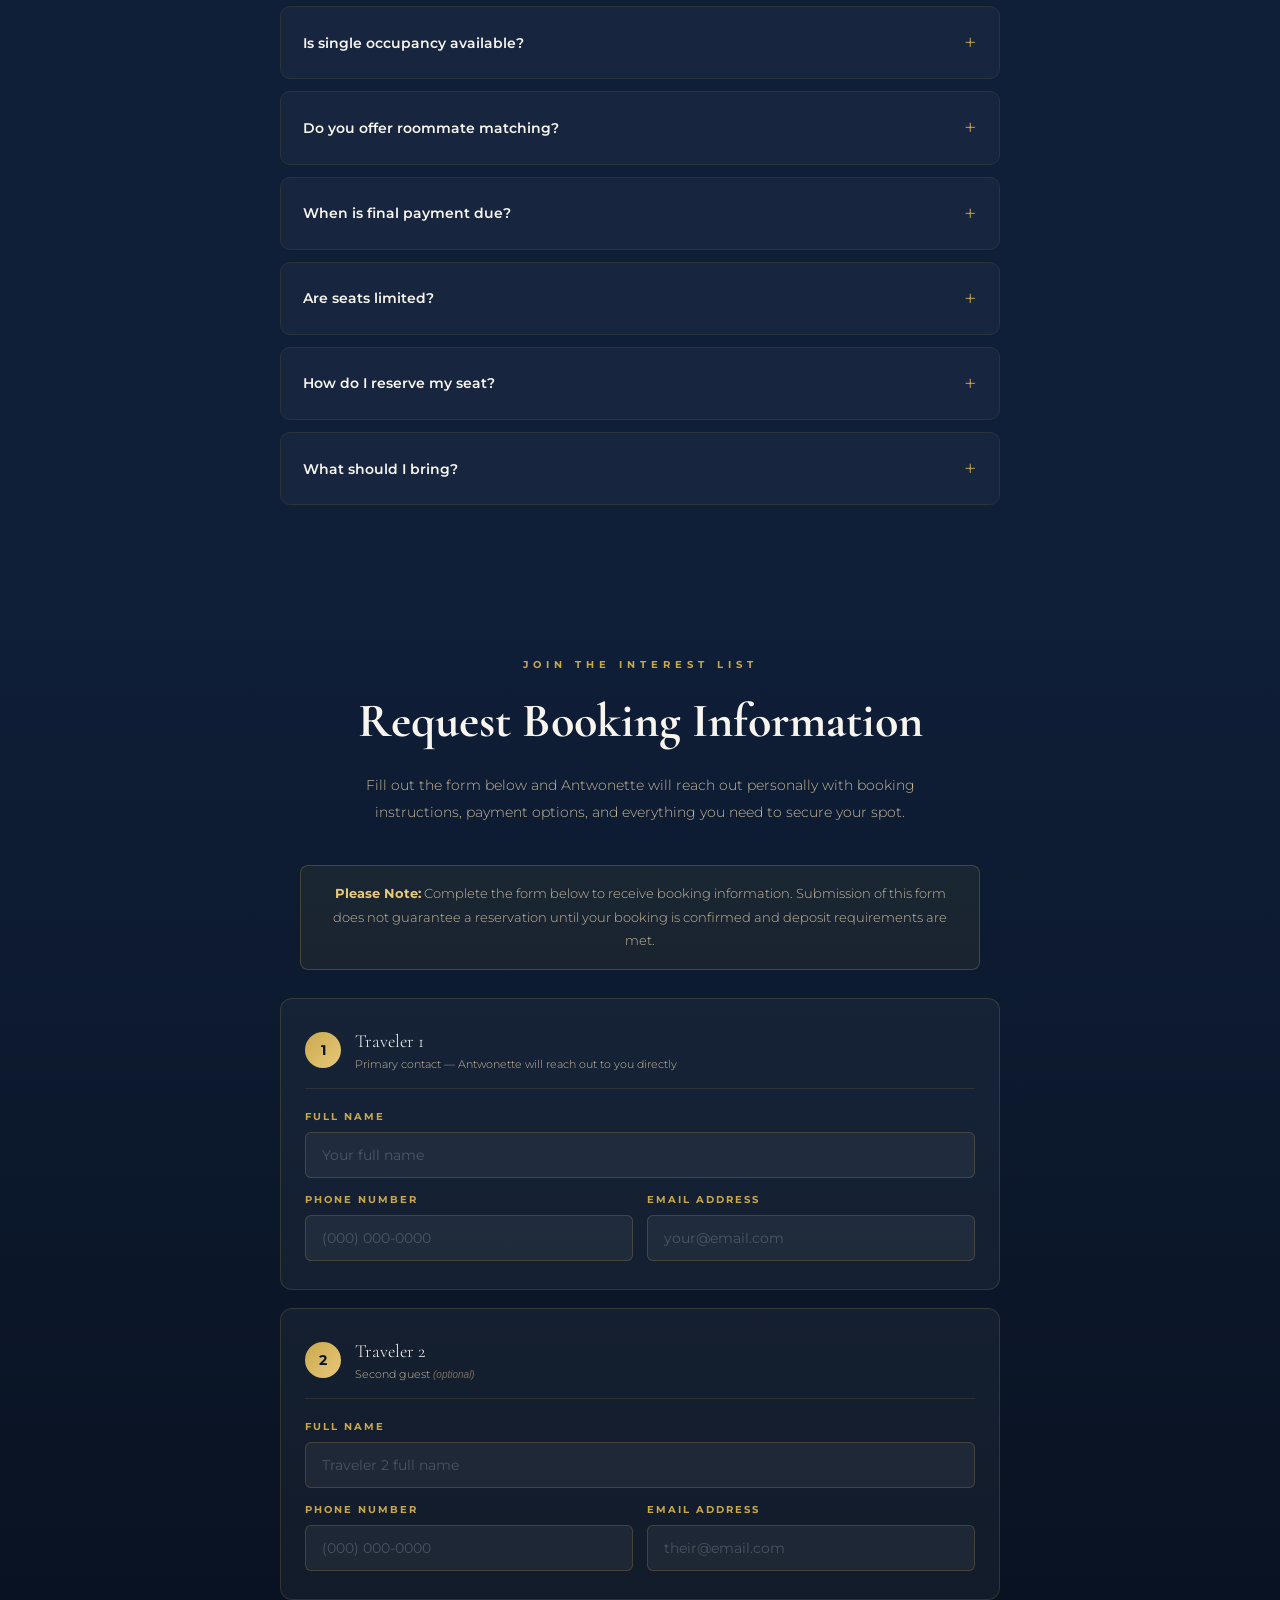
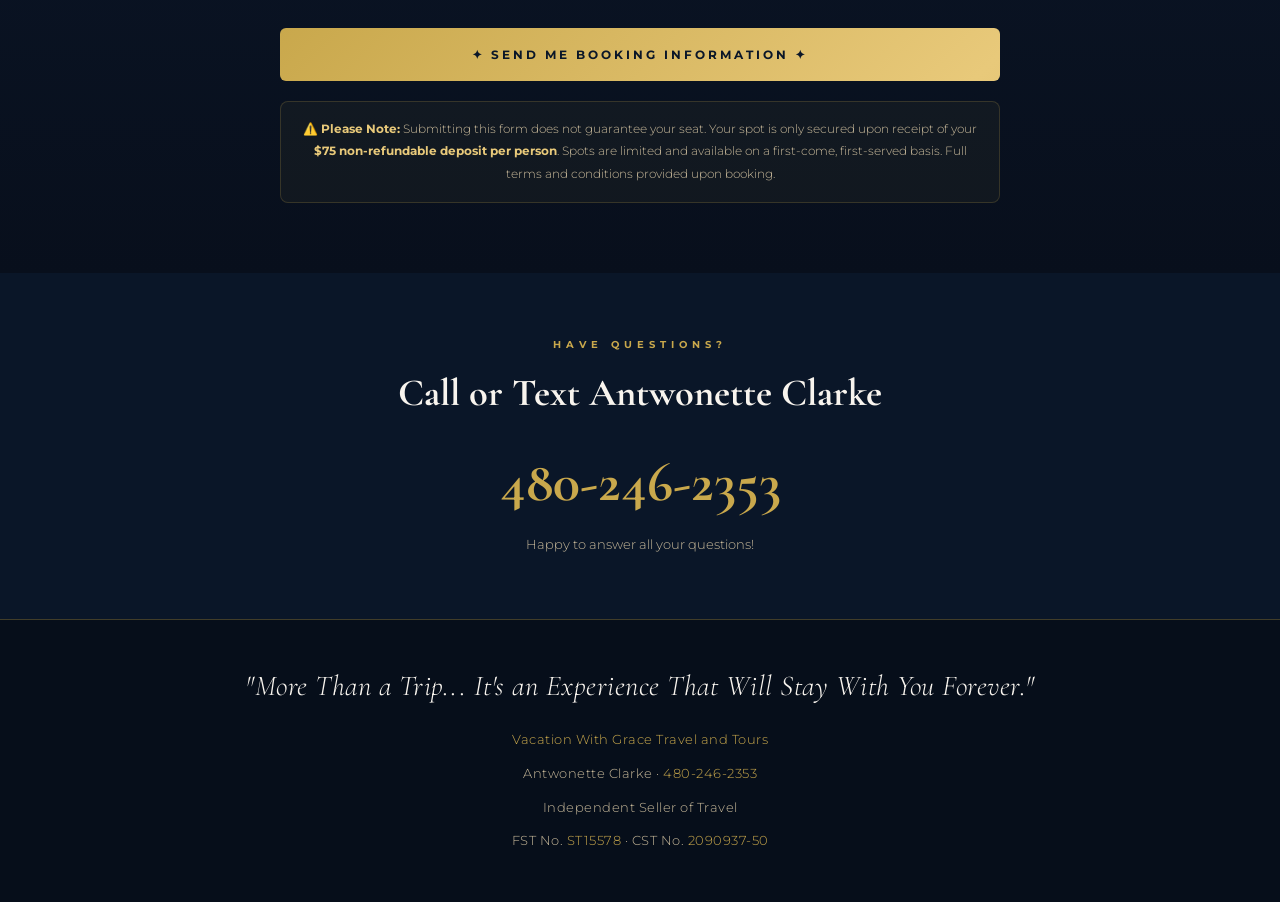
==== commit da34b0b5: "Add files via upload" ====
--- a/index.html
+++ b/index.html
@@ -14,546 +14,175 @@
       --navy-light: #152744;
       --gold: #c9a84c;
       --gold-light: #e8c97a;
-      --gold-dim: rgba(201,168,76,0.15);
       --white: #f8f4ee;
-      --cream: #f0e9d8;
       --text-light: #c8b99a;
       --text-dim: #7a6e5f;
     }
-
     * { margin: 0; padding: 0; box-sizing: border-box; }
-
     html { scroll-behavior: smooth; }
-
-    body {
-      background-color: var(--navy);
-      color: var(--white);
-      font-family: 'Montserrat', sans-serif;
-      font-weight: 300;
-      overflow-x: hidden;
-    }
-
-    /* ── ANIMATIONS ── */
-    @keyframes fadeUp {
-      from { opacity: 0; transform: translateY(30px); }
-      to { opacity: 1; transform: translateY(0); }
-    }
-    @keyframes shimmer {
-      0% { background-position: -200% center; }
-      100% { background-position: 200% center; }
-    }
-    @keyframes pulse-border {
-      0%, 100% { box-shadow: 0 0 0 0 rgba(201,168,76,0.4); }
-      50% { box-shadow: 0 0 0 10px rgba(201,168,76,0); }
-    }
-    @keyframes float {
-      0%, 100% { transform: translateY(0); }
-      50% { transform: translateY(-8px); }
-    }
-
+    body { background-color: var(--navy); color: var(--white); font-family: 'Montserrat', sans-serif; font-weight: 300; overflow-x: hidden; line-height: 1.6; }
+
+    /* ANIMATIONS */
+    @keyframes fadeUp { from { opacity: 0; transform: translateY(30px); } to { opacity: 1; transform: translateY(0); } }
+    @keyframes shimmer { 0% { background-position: -200% center; } 100% { background-position: 200% center; } }
+    @keyframes float { 0%,100% { transform: translateY(0); } 50% { transform: translateY(-8px); } }
     .fade-up { animation: fadeUp 0.8s ease forwards; opacity: 0; }
-    .delay-1 { animation-delay: 0.15s; }
-    .delay-2 { animation-delay: 0.3s; }
-    .delay-3 { animation-delay: 0.45s; }
-    .delay-4 { animation-delay: 0.6s; }
-    .delay-5 { animation-delay: 0.75s; }
-
-    /* ── NAV ── */
-    nav {
-      position: fixed; top: 0; left: 0; right: 0; z-index: 200;
-      background: rgba(10,22,40,0.96);
-      backdrop-filter: blur(12px);
-      border-bottom: 1px solid rgba(201,168,76,0.18);
-      padding: 14px 28px;
-      display: flex; align-items: center; justify-content: space-between;
-    }
-    .nav-brand { display: flex; align-items: center; gap: 12px; }
-    .nav-logo-text .brand-name {
-      font-family: 'Cormorant Garamond', serif;
-      font-size: clamp(15px,2.5vw,19px);
-      color: var(--gold);
-      letter-spacing: 1px;
-      line-height: 1.2;
-    }
-    .nav-logo-text .brand-sub {
-      font-size: 9px; letter-spacing: 3px;
-      color: var(--text-light); text-transform: uppercase;
-    }
-    .nav-cta {
-      background: linear-gradient(135deg, var(--gold), var(--gold-light));
-      color: var(--navy);
-      padding: 9px 20px;
-      border-radius: 3px;
-      font-size: 11px; font-weight: 700; letter-spacing: 2px;
-      text-transform: uppercase; text-decoration: none;
-      transition: opacity 0.2s;
-    }
-    .nav-cta:hover { opacity: 0.85; }
-
-    /* ── HERO ── */
-    .hero {
-      min-height: 100vh;
-      background:
-        radial-gradient(ellipse at 20% 80%, rgba(201,168,76,0.06) 0%, transparent 50%),
-        radial-gradient(ellipse at 80% 20%, rgba(201,168,76,0.04) 0%, transparent 50%),
-        linear-gradient(175deg, #061018 0%, #0a1628 40%, #0d1f3c 70%, #091520 100%);
-      display: flex; flex-direction: column;
-      align-items: center; justify-content: center;
-      text-align: center;
-      padding: 110px 24px 70px;
-      position: relative; overflow: hidden;
-    }
-
-    /* decorative arcs */
-    .hero::before {
-      content: '';
-      position: absolute; top: -100px; left: 50%; transform: translateX(-50%);
-      width: 800px; height: 800px;
-      border-radius: 50%;
-      border: 1px solid rgba(201,168,76,0.05);
-      pointer-events: none;
-    }
-    .hero::after {
-      content: '';
-      position: absolute; top: -50px; left: 50%; transform: translateX(-50%);
-      width: 600px; height: 600px;
-      border-radius: 50%;
-      border: 1px solid rgba(201,168,76,0.04);
-      pointer-events: none;
-    }
-
-    .hero-eyebrow {
-      font-size: 10px; font-weight: 700; letter-spacing: 5px;
-      color: var(--gold); text-transform: uppercase; margin-bottom: 20px;
-    }
-
-    .hero-coming {
-      font-family: 'Cormorant Garamond', serif;
-      font-style: italic; font-size: clamp(1.4rem,4vw,2.2rem);
-      color: var(--text-light); margin-bottom: 10px;
-    }
-
-    .hero-title {
-      font-family: 'Cormorant Garamond', serif;
-      font-weight: 700;
-      font-size: clamp(3.5rem,12vw,8rem);
-      line-height: 0.9;
-      color: var(--white);
-      margin-bottom: 6px;
-      letter-spacing: -1px;
-    }
-
-    .hero-title .gold-word {
-      display: block;
-      background: linear-gradient(90deg, var(--gold), var(--gold-light), var(--gold));
-      background-size: 200% auto;
-      -webkit-background-clip: text;
-      -webkit-text-fill-color: transparent;
-      background-clip: text;
-      animation: shimmer 3s linear infinite;
-    }
-
-    .hero-title .sub-word {
-      font-size: clamp(1.8rem,5vw,3.5rem);
-      font-weight: 300; font-style: italic;
-      color: var(--text-light);
-      display: block; margin-top: 8px;
-      -webkit-text-fill-color: var(--text-light);
-    }
-
-    .hero-are-you-in {
-      font-size: clamp(13px,3vw,16px);
-      font-weight: 700; letter-spacing: 4px;
-      color: var(--white); text-transform: uppercase;
-      margin: 16px 0 28px;
-    }
-
-    /* 5 days badge */
-    .days-badge {
-      display: inline-flex; flex-direction: column; align-items: center;
-      border: 2px solid var(--gold);
-      border-radius: 6px;
-      padding: 14px 48px;
-      margin-bottom: 20px;
-      position: relative;
-      animation: pulse-border 2.5s ease-in-out infinite;
-    }
-    .days-badge::before, .days-badge::after {
-      content: '✦'; position: absolute; top: 50%; transform: translateY(-50%);
-      color: var(--gold); font-size: 11px; opacity: 0.7;
-    }
-    .days-badge::before { left: 14px; }
-    .days-badge::after { right: 14px; }
-    .days-badge .big-num {
-      font-family: 'Cormorant Garamond', serif;
-      font-size: clamp(2rem,7vw,3.2rem); font-weight: 700;
-      color: var(--gold); line-height: 1;
-    }
-    .days-badge .badge-label {
-      font-size: 10px; font-weight: 700; letter-spacing: 3px;
-      text-transform: uppercase; color: var(--text-light); margin-top: 3px;
-    }
-
-    .hero-dates {
-      font-size: clamp(14px,3.5vw,18px); font-weight: 600;
-      letter-spacing: 2px; color: var(--gold-light); margin-bottom: 10px;
-    }
-
-    .interest-pill {
-      display: inline-block;
-      background: rgba(201,168,76,0.12);
-      border: 1px solid rgba(201,168,76,0.5);
-      color: var(--gold-light);
-      font-size: 11px; font-weight: 700; letter-spacing: 3px;
-      text-transform: uppercase; padding: 9px 24px;
-      border-radius: 40px; margin-bottom: 28px;
-    }
-
-    .occupancy-pill {
-      display: inline-block;
-      border: 1px solid rgba(201,168,76,0.25);
-      color: var(--text-light);
-      font-size: 10px; letter-spacing: 2px;
-      text-transform: uppercase; padding: 6px 18px;
-      border-radius: 40px; margin-bottom: 32px;
-    }
-
-    .hero-btn {
-      display: inline-block;
-      background: linear-gradient(135deg, var(--gold) 0%, var(--gold-light) 50%, var(--gold) 100%);
-      background-size: 200% auto;
-      color: var(--navy); padding: 18px 52px;
-      border-radius: 4px; font-weight: 700;
-      font-size: 12px; letter-spacing: 3px; text-transform: uppercase;
-      text-decoration: none; border: none; cursor: pointer;
-      transition: background-position 0.4s, transform 0.2s;
-      animation: float 3s ease-in-out infinite;
-    }
-    .hero-btn:hover { background-position: right center; transform: translateY(-3px) scale(1.02); }
-
-    .hero-tagline {
-      font-family: 'Cormorant Garamond', serif;
-      font-style: italic; font-size: clamp(1.2rem,4vw,1.8rem);
-      color: var(--text-light); margin-top: 24px;
-    }
-
-    /* gold line divider */
-    .gold-line {
-      width: 80px; height: 1px;
-      background: linear-gradient(90deg, transparent, var(--gold), transparent);
-      margin: 0 auto;
-    }
-
-    /* ── DEPOSIT BANNER ── */
-    .deposit-banner {
-      background: linear-gradient(135deg, #0d1a2e, #152744);
-      border-top: 1px solid rgba(201,168,76,0.2);
-      border-bottom: 1px solid rgba(201,168,76,0.2);
-      padding: 44px 24px;
-      text-align: center;
-    }
-    .deposit-banner .eyebrow {
-      font-size: 10px; font-weight: 700; letter-spacing: 5px;
-      color: var(--gold); text-transform: uppercase; margin-bottom: 14px;
-    }
-    .deposit-price {
-      font-family: 'Cormorant Garamond', serif;
-      font-size: clamp(3.5rem,10vw,5.5rem); font-weight: 700;
-      color: var(--gold); line-height: 1.1;
-    }
-    .deposit-per {
-      font-size: 13px; font-weight: 600; letter-spacing: 2px;
-      color: var(--text-light); text-transform: uppercase; margin-bottom: 12px;
-    }
-    .deposit-desc {
-      font-size: 13px; color: var(--text-light);
-      max-width: 480px; margin: 0 auto; line-height: 1.8;
-    }
+    .d1{animation-delay:.15s} .d2{animation-delay:.3s} .d3{animation-delay:.45s} .d4{animation-delay:.6s} .d5{animation-delay:.75s}
+
+    /* NAV */
+    nav { position: fixed; top: 0; left: 0; right: 0; z-index: 200; background: rgba(10,22,40,0.96); backdrop-filter: blur(12px); border-bottom: 1px solid rgba(201,168,76,0.18); padding: 14px 24px; display: flex; align-items: center; justify-content: space-between; }
+    .brand-name { font-family: 'Cormorant Garamond', serif; font-size: clamp(14px,2.5vw,18px); color: var(--gold); letter-spacing: 1px; }
+    .brand-sub { font-size: 9px; letter-spacing: 3px; color: var(--text-light); text-transform: uppercase; }
+    .nav-phone { font-size: 12px; color: var(--text-light); }
+    .nav-phone a { color: var(--gold-light); text-decoration: none; font-weight: 600; }
+
+    /* HERO */
+    .hero { min-height: 100vh; background: radial-gradient(ellipse at 20% 80%, rgba(201,168,76,0.06) 0%, transparent 50%), radial-gradient(ellipse at 80% 20%, rgba(201,168,76,0.04) 0%, transparent 50%), linear-gradient(175deg, #061018 0%, #0a1628 40%, #0d1f3c 70%, #091520 100%); display: flex; flex-direction: column; align-items: center; justify-content: center; text-align: center; padding: 110px 24px 70px; position: relative; overflow: hidden; }
+    .hero-eyebrow { font-size: 10px; font-weight: 700; letter-spacing: 5px; color: var(--gold); text-transform: uppercase; margin-bottom: 16px; }
+    .hero-coming { font-family: 'Cormorant Garamond', serif; font-style: italic; font-size: clamp(1.2rem,4vw,2rem); color: var(--text-light); margin-bottom: 8px; }
+    .hero-title { font-family: 'Cormorant Garamond', serif; font-weight: 700; font-size: clamp(3rem,10vw,7rem); line-height: 0.95; color: var(--white); margin-bottom: 6px; }
+    .hero-title .gold-word { display: block; background: linear-gradient(90deg, var(--gold), var(--gold-light), var(--gold)); background-size: 200% auto; -webkit-background-clip: text; -webkit-text-fill-color: transparent; background-clip: text; animation: shimmer 3s linear infinite; }
+    .hero-title .sub-word { font-size: clamp(1.6rem,4vw,3rem); font-weight: 300; font-style: italic; color: var(--text-light); display: block; margin-top: 6px; -webkit-text-fill-color: var(--text-light); }
+    .hero-tagline { font-family: 'Cormorant Garamond', serif; font-style: italic; font-size: clamp(1rem,3vw,1.4rem); color: var(--text-light); margin: 14px 0; }
+    .hero-desc { font-size: clamp(13px,2.5vw,15px); color: var(--text-light); max-width: 580px; line-height: 1.9; margin-bottom: 20px; }
+    .days-badge { display: inline-flex; flex-direction: column; align-items: center; border: 2px solid var(--gold); border-radius: 6px; padding: 12px 40px; margin: 16px 0; position: relative; }
+    .days-badge .big-num { font-family: 'Cormorant Garamond', serif; font-size: clamp(1.8rem,6vw,2.8rem); font-weight: 700; color: var(--gold); line-height: 1; }
+    .days-badge .badge-label { font-size: 10px; font-weight: 700; letter-spacing: 3px; text-transform: uppercase; color: var(--text-light); margin-top: 3px; }
+    .hero-dates { font-size: clamp(13px,3vw,16px); font-weight: 600; letter-spacing: 2px; color: var(--gold-light); margin-bottom: 6px; }
+    .hero-departs { font-size: 12px; letter-spacing: 2px; color: var(--text-light); margin-bottom: 10px; text-transform: uppercase; }
+    .interest-pill { display: inline-block; background: rgba(201,168,76,0.12); border: 1px solid rgba(201,168,76,0.5); color: var(--gold-light); font-size: 11px; font-weight: 700; letter-spacing: 3px; text-transform: uppercase; padding: 8px 22px; border-radius: 40px; margin-bottom: 10px; }
+    .occupancy-pill { display: inline-block; border: 1px solid rgba(201,168,76,0.25); color: var(--text-light); font-size: 10px; letter-spacing: 2px; text-transform: uppercase; padding: 6px 16px; border-radius: 40px; margin-bottom: 28px; }
+    .hero-btn { display: inline-block; background: linear-gradient(135deg, var(--gold) 0%, var(--gold-light) 50%, var(--gold) 100%); background-size: 200% auto; color: var(--navy); padding: 18px 48px; border-radius: 4px; font-weight: 700; font-size: 12px; letter-spacing: 3px; text-transform: uppercase; text-decoration: none; border: none; cursor: pointer; transition: background-position 0.4s, transform 0.2s; animation: float 3s ease-in-out infinite; }
+    .hero-btn:hover { background-position: right center; transform: translateY(-3px); }
+    .hero-foot { font-family: 'Cormorant Garamond', serif; font-style: italic; font-size: clamp(1.1rem,3vw,1.5rem); color: var(--text-light); margin-top: 20px; }
+    .seats-note { font-size: 12px; font-weight: 700; color: var(--gold); letter-spacing: 2px; text-transform: uppercase; margin-top: 12px; }
+
+    /* DEPOSIT BANNER */
+    .deposit-banner { background: linear-gradient(135deg, #0d1a2e, #152744); border-top: 1px solid rgba(201,168,76,0.2); border-bottom: 1px solid rgba(201,168,76,0.2); padding: 44px 24px; text-align: center; }
+    .deposit-eyebrow { font-size: 10px; font-weight: 700; letter-spacing: 5px; color: var(--gold); text-transform: uppercase; margin-bottom: 12px; }
+    .deposit-price { font-family: 'Cormorant Garamond', serif; font-size: clamp(3.5rem,10vw,5.5rem); font-weight: 700; color: var(--gold); line-height: 1.1; margin-bottom: 6px; }
+    .deposit-per { font-size: 12px; font-weight: 700; letter-spacing: 2px; color: var(--text-light); text-transform: uppercase; margin-bottom: 12px; }
+    .deposit-desc { font-size: 13px; color: var(--text-light); max-width: 480px; margin: 0 auto; line-height: 1.8; }
     .deposit-desc strong { color: var(--gold-light); }
 
-    /* ── SECTIONS ── */
-    .section { padding: 72px 24px; }
+    /* SECTIONS */
+    .section { padding: 70px 24px; }
     .section-inner { max-width: 900px; margin: 0 auto; }
-    .section-eyebrow {
-      font-size: 10px; font-weight: 700; letter-spacing: 5px;
-      color: var(--gold); text-transform: uppercase;
-      text-align: center; margin-bottom: 10px;
-    }
-    .section-title {
-      font-family: 'Cormorant Garamond', serif;
-      font-size: clamp(1.8rem,5vw,3rem); font-weight: 700;
-      text-align: center; color: var(--white); margin-bottom: 12px;
-    }
-    .section-body {
-      text-align: center; color: var(--text-light);
-      font-size: 14px; max-width: 600px;
-      margin: 0 auto 44px; line-height: 1.9;
-    }
-
-    /* ── PHOTO GRID ── */
+    .section-eyebrow { font-size: 10px; font-weight: 700; letter-spacing: 5px; color: var(--gold); text-transform: uppercase; text-align: center; margin-bottom: 10px; }
+    .section-title { font-family: 'Cormorant Garamond', serif; font-size: clamp(1.8rem,5vw,3rem); font-weight: 700; text-align: center; color: var(--white); margin-bottom: 12px; }
+    .section-body { text-align: center; color: var(--text-light); font-size: 14px; max-width: 600px; margin: 0 auto 40px; line-height: 1.9; }
+    .gold-line { width: 60px; height: 1px; background: linear-gradient(90deg,transparent,var(--gold),transparent); margin: 0 auto 40px; }
+
+    /* PHOTOS */
     .photo-section { background: var(--navy-mid); }
-    .photo-grid {
-      display: grid;
-      grid-template-columns: 1fr 1fr;
-      gap: 12px; margin-top: 36px;
-    }
-    @media(min-width:640px){
-      .photo-grid { grid-template-columns: 2fr 1fr 1fr; }
-      .photo-grid .photo-main { grid-row: span 2; }
-    }
-    .photo-card {
-      border-radius: 8px; overflow: hidden;
-      background: var(--navy-light);
-      border: 1px solid rgba(201,168,76,0.12);
-      aspect-ratio: 4/3;
-      display: flex; align-items: center; justify-content: center;
-      position: relative;
-      font-size: 3rem;
-    }
+    .photo-grid { display: grid; grid-template-columns: 1fr 1fr; gap: 12px; margin-top: 36px; }
+    @media(min-width:640px){ .photo-grid { grid-template-columns: 2fr 1fr 1fr; } .photo-grid .photo-main { grid-row: span 2; } }
+    .photo-card { border-radius: 8px; overflow: hidden; background: var(--navy-light); border: 1px solid rgba(201,168,76,0.12); aspect-ratio: 4/3; position: relative; }
     .photo-card.photo-main { aspect-ratio: 3/4; }
     @media(min-width:640px){ .photo-card.photo-main { aspect-ratio: unset; } }
-    .photo-label {
-      position: absolute; bottom: 0; left: 0; right: 0;
-      background: linear-gradient(transparent, rgba(10,22,40,0.9));
-      padding: 20px 14px 12px;
-      font-size: 11px; font-weight: 600; letter-spacing: 2px;
-      text-transform: uppercase; color: var(--gold-light);
-    }
-
-    /* ── ITINERARY ── */
+    .photo-card img { width: 100%; height: 100%; object-fit: cover; display: block; }
+    .photo-label { position: absolute; bottom: 0; left: 0; right: 0; background: linear-gradient(transparent, rgba(10,22,40,0.92)); padding: 20px 12px 10px; font-size: 10px; font-weight: 700; letter-spacing: 2px; text-transform: uppercase; color: var(--gold-light); }
+
+    /* ITINERARY */
     .itinerary-section { background: var(--navy); }
-    .days-timeline { margin-top: 40px; }
-    .day-row {
-      display: grid; grid-template-columns: 80px 1fr;
-      gap: 0; margin-bottom: 0;
-      position: relative;
-    }
-    .day-row:not(:last-child) .day-line { background: rgba(201,168,76,0.2); }
-    .day-marker {
-      display: flex; flex-direction: column; align-items: center;
-      padding-top: 4px;
-    }
-    .day-dot {
-      width: 14px; height: 14px; border-radius: 50%;
-      background: var(--gold); flex-shrink: 0;
-      box-shadow: 0 0 0 4px rgba(201,168,76,0.15);
-    }
-    .day-line {
-      width: 2px; flex: 1; min-height: 40px;
-      background: rgba(201,168,76,0.2);
-      margin: 6px auto 0;
-    }
-    .day-content {
-      background: rgba(255,255,255,0.03);
-      border: 1px solid rgba(201,168,76,0.12);
-      border-radius: 10px; padding: 20px 22px;
-      margin-bottom: 16px; margin-left: 0;
-    }
-    .day-num {
-      font-size: 10px; font-weight: 700; letter-spacing: 3px;
-      color: var(--gold); text-transform: uppercase; margin-bottom: 5px;
-    }
-    .day-title {
-      font-family: 'Cormorant Garamond', serif;
-      font-size: 1.25rem; font-weight: 600;
-      color: var(--white); margin-bottom: 8px;
-    }
+    .day-row { display: grid; grid-template-columns: 70px 1fr; margin-bottom: 0; }
+    .day-marker { display: flex; flex-direction: column; align-items: center; padding-top: 4px; }
+    .day-dot { width: 14px; height: 14px; border-radius: 50%; background: var(--gold); flex-shrink: 0; box-shadow: 0 0 0 4px rgba(201,168,76,0.15); }
+    .day-line { width: 2px; flex: 1; min-height: 40px; background: rgba(201,168,76,0.2); margin: 6px auto 0; }
+    .day-content { background: rgba(255,255,255,0.03); border: 1px solid rgba(201,168,76,0.12); border-radius: 10px; padding: 20px 22px; margin-bottom: 16px; }
+    .day-num { font-size: 10px; font-weight: 700; letter-spacing: 3px; color: var(--gold); text-transform: uppercase; margin-bottom: 5px; }
+    .day-title { font-family: 'Cormorant Garamond', serif; font-size: 1.25rem; font-weight: 600; color: var(--white); margin-bottom: 8px; }
     .day-desc { font-size: 13px; color: var(--text-light); line-height: 1.8; }
-
-    /* ── INCLUDES ── */
+    .day-meals { font-size: 11px; color: var(--gold); font-weight: 600; margin-top: 10px; letter-spacing: 1px; }
+
+    /* INCLUDES */
     .includes-section { background: var(--navy-mid); }
-    .includes-grid {
-      display: grid; grid-template-columns: 1fr;
-      gap: 14px; margin-top: 36px;
-    }
-    @media(min-width:560px){ .includes-grid { grid-template-columns: 1fr 1fr; } }
-    .include-card {
-      display: flex; gap: 16px; align-items: flex-start;
-      background: rgba(255,255,255,0.03);
-      border: 1px solid rgba(201,168,76,0.12);
-      border-radius: 10px; padding: 20px;
-      transition: border-color 0.2s, background 0.2s;
-    }
-    .include-card:hover { border-color: rgba(201,168,76,0.3); background: rgba(201,168,76,0.04); }
-    .include-icon { font-size: 1.8rem; flex-shrink: 0; }
-    .include-text strong {
-      display: block; font-size: 13px; font-weight: 600;
-      color: var(--white); margin-bottom: 4px;
-    }
-    .include-text span { font-size: 12px; color: var(--text-light); line-height: 1.6; }
-
-    /* ── PERFECT FOR ── */
+    .two-col-grid { display: grid; grid-template-columns: 1fr; gap: 28px; margin-top: 36px; }
+    @media(min-width:640px){ .two-col-grid { grid-template-columns: 1fr 1fr; } }
+    .col-card { background: rgba(255,255,255,0.03); border: 1px solid rgba(201,168,76,0.15); border-radius: 10px; padding: 28px 24px; }
+    .col-card h3 { font-family: 'Cormorant Garamond', serif; font-size: 1.3rem; color: var(--gold); margin-bottom: 18px; padding-bottom: 12px; border-bottom: 1px solid rgba(201,168,76,0.15); }
+    .col-card.not-included h3 { color: var(--text-light); }
+    .col-list { list-style: none; }
+    .col-list li { font-size: 13px; color: var(--text-light); padding: 8px 0; border-bottom: 1px solid rgba(255,255,255,0.04); display: flex; gap: 10px; align-items: flex-start; line-height: 1.5; }
+    .col-list li:last-child { border-bottom: none; }
+    .col-list li .check { color: var(--gold); flex-shrink: 0; margin-top: 1px; }
+    .col-list li .ex { color: var(--text-dim); flex-shrink: 0; margin-top: 1px; }
+
+    /* PERFECT FOR */
     .perfect-section { background: var(--navy); }
-    .perfect-grid {
-      display: grid; grid-template-columns: 1fr 1fr;
-      gap: 14px; margin-top: 36px; max-width: 560px;
-      margin-left: auto; margin-right: auto;
-    }
-    .perfect-card {
-      display: flex; align-items: center; gap: 14px;
-      background: rgba(255,255,255,0.03);
-      border: 1px solid rgba(201,168,76,0.15);
-      border-radius: 10px; padding: 18px 20px;
-      transition: border-color 0.2s;
-    }
+    .perfect-grid { display: grid; grid-template-columns: 1fr 1fr; gap: 14px; margin-top: 36px; max-width: 560px; margin-left: auto; margin-right: auto; }
+    .perfect-card { display: flex; align-items: center; gap: 14px; background: rgba(255,255,255,0.03); border: 1px solid rgba(201,168,76,0.15); border-radius: 10px; padding: 18px 20px; transition: border-color 0.2s; }
     .perfect-card:hover { border-color: var(--gold); }
     .perfect-icon { font-size: 1.8rem; }
-    .perfect-name { font-size: 14px; font-weight: 600; color: var(--white); }
-
-    /* ── PRICE ── */
+    .perfect-name { font-size: 13px; font-weight: 600; color: var(--white); }
+
+    /* PRICING */
     .price-section { background: var(--navy-mid); }
-    .price-card {
-      max-width: 520px; margin: 36px auto 0;
-      background: linear-gradient(135deg, rgba(201,168,76,0.1), rgba(201,168,76,0.02));
-      border: 2px solid rgba(201,168,76,0.35);
-      border-radius: 14px; padding: 48px 36px;
-      text-align: center;
-    }
-    .price-big {
-      font-family: 'Cormorant Garamond', serif;
-      font-size: clamp(4rem,14vw,6.5rem); font-weight: 700;
-      color: var(--gold); line-height: 1.1;
-      margin-bottom: 10px;
-    }
-    .price-per {
-      font-size: 12px; font-weight: 700; letter-spacing: 3px;
-      color: var(--text-light); text-transform: uppercase;
-      margin-top: 8px; margin-bottom: 24px;
-      padding-top: 8px;
-      border-top: 1px solid rgba(201,168,76,0.2);
-    }
-    .price-divider { width: 40px; height: 1px; background: var(--gold); margin: 20px auto; opacity: 0.4; }
-    .price-includes {
-      font-size: 13px; color: var(--text-light);
-      line-height: 1.9; margin-bottom: 24px;
-    }
-    .price-deposit-note {
-      background: rgba(201,168,76,0.08);
-      border: 1px solid rgba(201,168,76,0.2);
-      border-radius: 8px; padding: 14px 18px;
-      font-size: 12px; color: var(--gold-light); line-height: 1.7;
-    }
-
-    /* ── INSURANCE ── */
+    .price-card { max-width: 540px; margin: 36px auto 0; background: linear-gradient(135deg, rgba(201,168,76,0.1), rgba(201,168,76,0.02)); border: 2px solid rgba(201,168,76,0.35); border-radius: 14px; padding: 44px 32px; text-align: center; }
+    .price-big { font-family: 'Cormorant Garamond', serif; font-size: clamp(4rem,12vw,6rem); font-weight: 700; color: var(--gold); line-height: 1.1; margin-bottom: 8px; }
+    .price-per { font-size: 12px; font-weight: 700; letter-spacing: 3px; color: var(--text-light); text-transform: uppercase; padding-top: 8px; border-top: 1px solid rgba(201,168,76,0.2); margin-bottom: 24px; }
+    .price-details { list-style: none; text-align: left; margin-bottom: 24px; }
+    .price-details li { font-size: 13px; color: var(--text-light); padding: 8px 0; border-bottom: 1px solid rgba(255,255,255,0.04); display: flex; gap: 10px; }
+    .price-details li:last-child { border-bottom: none; }
+    .price-details .check { color: var(--gold); flex-shrink: 0; }
+    .price-deposit-note { background: rgba(201,168,76,0.08); border: 1px solid rgba(201,168,76,0.2); border-radius: 8px; padding: 16px 18px; font-size: 12px; color: var(--gold-light); line-height: 1.8; }
+
+    /* INSURANCE */
     .insurance-section { background: var(--navy); }
-    .insurance-card {
-      background: rgba(255,255,255,0.03);
-      border: 1px solid rgba(201,168,76,0.15);
-      border-left: 4px solid var(--gold);
-      border-radius: 10px; padding: 28px 28px;
-      max-width: 680px; margin: 32px auto 0;
-    }
-    .insurance-card h3 {
-      font-family: 'Cormorant Garamond', serif;
-      font-size: 1.4rem; color: var(--gold);
-      margin-bottom: 12px;
-    }
+    .insurance-card { background: rgba(255,255,255,0.03); border: 1px solid rgba(201,168,76,0.15); border-left: 4px solid var(--gold); border-radius: 10px; padding: 28px; max-width: 700px; margin: 32px auto 0; }
+    .insurance-card h3 { font-family: 'Cormorant Garamond', serif; font-size: 1.4rem; color: var(--gold); margin-bottom: 12px; }
     .insurance-card p { font-size: 13px; color: var(--text-light); line-height: 1.9; }
 
-    /* ── FORM ── */
+    /* FAQ */
+    .faq-section { background: var(--navy-mid); }
+    .faq-wrap { max-width: 720px; margin: 0 auto; }
+    .faq-item { border: 1px solid rgba(201,168,76,0.15); border-radius: 10px; margin-bottom: 12px; overflow: hidden; }
+    .faq-q { display: flex; justify-content: space-between; align-items: center; padding: 18px 22px; cursor: pointer; background: rgba(255,255,255,0.03); font-size: 14px; font-weight: 600; color: var(--white); gap: 16px; transition: background 0.2s; }
+    .faq-q:hover { background: rgba(201,168,76,0.06); }
+    .faq-icon { color: var(--gold); font-size: 22px; font-weight: 300; flex-shrink: 0; transition: transform 0.3s; }
+    .faq-a { display: none; padding: 0 22px 18px; font-size: 13px; color: var(--text-light); line-height: 1.9; background: rgba(255,255,255,0.02); }
+    .faq-item.open .faq-a { display: block; }
+    .faq-item.open .faq-icon { transform: rotate(45deg); }
+    .faq-item.open .faq-q { color: var(--gold-light); }
+
+    /* FORM */
     .form-section { background: linear-gradient(180deg, var(--navy-mid) 0%, #080f1c 100%); }
-    .form-wrapper { max-width: 720px; margin: 0 auto; }
-    .group-row {
-      background: rgba(201,168,76,0.05);
-      border: 1px solid rgba(201,168,76,0.2);
-      border-radius: 10px; padding: 22px 24px; margin-bottom: 20px;
-    }
-    .group-row-label {
-      font-size: 10px; font-weight: 700; letter-spacing: 3px;
-      color: var(--gold); text-transform: uppercase; margin-bottom: 14px;
-    }
-    .traveler-card {
-      background: rgba(255,255,255,0.04);
-      border: 1px solid rgba(201,168,76,0.18);
-      border-radius: 12px; padding: 28px 24px; margin-bottom: 18px;
-    }
-    .traveler-header {
-      display: flex; align-items: center; gap: 14px;
-      margin-bottom: 20px; padding-bottom: 14px;
-      border-bottom: 1px solid rgba(201,168,76,0.12);
-    }
-    .t-num {
-      width: 36px; height: 36px; border-radius: 50%;
-      background: linear-gradient(135deg, var(--gold), var(--gold-light));
-      color: var(--navy); display: flex; align-items: center;
-      justify-content: center; font-weight: 700; font-size: 14px; flex-shrink: 0;
-    }
-    .t-title {
-      font-family: 'Cormorant Garamond', serif;
-      font-size: 1.15rem; color: var(--white);
-    }
+    .form-notice { background: rgba(201,168,76,0.07); border: 1px solid rgba(201,168,76,0.25); border-radius: 8px; padding: 16px 20px; font-size: 13px; color: var(--text-light); line-height: 1.8; text-align: center; margin-bottom: 28px; max-width: 680px; margin-left: auto; margin-right: auto; }
+    .form-notice strong { color: var(--gold-light); }
+    .form-wrap { max-width: 720px; margin: 0 auto; }
+    .traveler-card { background: rgba(255,255,255,0.04); border: 1px solid rgba(201,168,76,0.18); border-radius: 12px; padding: 28px 24px; margin-bottom: 18px; }
+    .traveler-header { display: flex; align-items: center; gap: 14px; margin-bottom: 20px; padding-bottom: 14px; border-bottom: 1px solid rgba(201,168,76,0.12); }
+    .t-num { width: 36px; height: 36px; border-radius: 50%; background: linear-gradient(135deg, var(--gold), var(--gold-light)); color: var(--navy); display: flex; align-items: center; justify-content: center; font-weight: 700; font-size: 14px; flex-shrink: 0; }
+    .t-title { font-family: 'Cormorant Garamond', serif; font-size: 1.15rem; color: var(--white); }
     .t-sub { font-size: 11px; color: var(--text-light); }
+    .t-optional { font-size: 10px; color: var(--text-dim); font-style: italic; }
+    .group-row { background: rgba(201,168,76,0.05); border: 1px solid rgba(201,168,76,0.2); border-radius: 10px; padding: 22px 24px; margin-bottom: 20px; }
+    .group-row-label { font-size: 10px; font-weight: 700; letter-spacing: 3px; color: var(--gold); text-transform: uppercase; margin-bottom: 14px; }
     .form-row { display: grid; grid-template-columns: 1fr; gap: 14px; }
     @media(min-width:560px){ .form-row.two-col { grid-template-columns: 1fr 1fr; } }
     .form-group { display: flex; flex-direction: column; gap: 7px; }
-    .form-group label {
-      font-size: 10px; font-weight: 700; letter-spacing: 2px;
-      text-transform: uppercase; color: var(--gold);
-    }
-    .form-group input, .form-group select {
-      background: rgba(255,255,255,0.05);
-      border: 1px solid rgba(201,168,76,0.22);
-      border-radius: 6px; padding: 13px 16px;
-      color: var(--white); font-family: 'Montserrat', sans-serif;
-      font-size: 14px; outline: none;
-      transition: border-color 0.2s, background 0.2s; width: 100%;
-    }
+    .form-group label { font-size: 10px; font-weight: 700; letter-spacing: 2px; text-transform: uppercase; color: var(--gold); }
+    .form-group input, .form-group select { background: rgba(255,255,255,0.05); border: 1px solid rgba(201,168,76,0.22); border-radius: 6px; padding: 13px 16px; color: var(--white); font-family: 'Montserrat', sans-serif; font-size: 14px; outline: none; transition: border-color 0.2s; width: 100%; }
     .form-group input::placeholder { color: rgba(255,255,255,0.2); }
-    .form-group input:focus, .form-group select:focus {
-      border-color: var(--gold); background: rgba(201,168,76,0.06);
-    }
+    .form-group input:focus, .form-group select:focus { border-color: var(--gold); background: rgba(201,168,76,0.06); }
     .form-group select option { background: #0f1f38; color: var(--white); }
-    .submit-btn {
-      width: 100%; padding: 19px;
-      background: linear-gradient(135deg, var(--gold) 0%, var(--gold-light) 50%, var(--gold) 100%);
-      background-size: 200% auto;
-      color: var(--navy); border: none; border-radius: 6px;
-      font-family: 'Montserrat', sans-serif; font-size: 12px;
-      font-weight: 700; letter-spacing: 3px; text-transform: uppercase;
-      cursor: pointer; transition: background-position 0.4s, transform 0.2s;
-      margin-top: 10px;
-    }
+    .submit-btn { width: 100%; padding: 19px; background: linear-gradient(135deg, var(--gold) 0%, var(--gold-light) 50%, var(--gold) 100%); background-size: 200% auto; color: var(--navy); border: none; border-radius: 6px; font-family: 'Montserrat', sans-serif; font-size: 12px; font-weight: 700; letter-spacing: 3px; text-transform: uppercase; cursor: pointer; transition: background-position 0.4s, transform 0.2s; margin-top: 10px; }
     .submit-btn:hover { background-position: right center; transform: translateY(-2px); }
-    .form-note {
-      text-align: center; color: var(--text-dim);
-      font-size: 11px; margin-top: 14px; line-height: 1.8;
-    }
-    .success-msg {
-      display: none; text-align: center; padding: 48px 24px;
-    }
+    .disclaimer { margin-top: 20px; padding: 16px 20px; background: rgba(201,168,76,0.05); border: 1px solid rgba(201,168,76,0.2); border-radius: 8px; font-size: 12px; color: var(--text-light); line-height: 1.9; text-align: center; }
+    .disclaimer strong { color: var(--gold-light); }
+    .success-msg { display: none; text-align: center; padding: 48px 24px; }
     .success-msg .s-icon { font-size: 3rem; margin-bottom: 16px; }
-    .success-msg h3 {
-      font-family: 'Cormorant Garamond', serif;
-      font-size: 2.4rem; color: var(--gold); margin-bottom: 12px;
-    }
+    .success-msg h3 { font-family: 'Cormorant Garamond', serif; font-size: 2.4rem; color: var(--gold); margin-bottom: 12px; }
     .success-msg p { color: var(--text-light); line-height: 1.9; }
 
-    /* ── CONTACT ── */
-    .contact-section {
-      background: var(--navy);
-      text-align: center; padding: 64px 24px;
-    }
-    .contact-phone {
-      font-family: 'Cormorant Garamond', serif;
-      font-size: clamp(2rem,7vw,3.5rem); font-weight: 700;
-      color: var(--gold); margin: 16px 0 8px;
-    }
+    /* CONTACT */
+    .contact-section { background: var(--navy); text-align: center; padding: 64px 24px; }
+    .contact-phone { font-family: 'Cormorant Garamond', serif; font-size: clamp(2rem,7vw,3.5rem); font-weight: 700; color: var(--gold); margin: 14px 0 6px; }
     .contact-phone a { color: var(--gold); text-decoration: none; }
-    .contact-sub { font-size: 13px; color: var(--text-light); }
-
-    /* ── FOOTER ── */
-    footer {
-      background: #060e1a;
-      border-top: 1px solid rgba(201,168,76,0.12);
-      text-align: center; padding: 36px 24px;
-      font-size: 11px; color: var(--text-dim);
-      letter-spacing: 0.5px; line-height: 2.2;
-    }
-    footer .f-tagline {
-      font-family: 'Cormorant Garamond', serif;
-      font-style: italic; font-size: 15px;
-      color: var(--text-light); margin-bottom: 12px;
-    }
+
+    /* FOOTER */
+    footer { background: #060e1a; border-top: 1px solid rgba(201,168,76,0.3); text-align: center; padding: 44px 24px; font-size: 13px; color: var(--text-light); letter-spacing: 0.5px; line-height: 2.6; }
+    .f-tagline { font-family: 'Cormorant Garamond', serif; font-style: italic; font-size: clamp(1.2rem,4vw,1.8rem); color: var(--white); margin-bottom: 16px; line-height: 1.5; }
     footer span { color: var(--gold); }
   </style>
 </head>
@@ -561,73 +190,73 @@
 
 <!-- NAV -->
 <nav>
-  <div class="nav-brand">
-    <div class="nav-logo-text">
-      <div class="brand-name">Vacation With Grace</div>
-      <div class="brand-sub">Travel & Tours</div>
-    </div>
-  </div>
-
+  <div>
+    <div class="brand-name">Vacation With Grace</div>
+    <div class="brand-sub">Travel & Tours</div>
+  </div>
+  <div class="nav-phone">Call/Text <a href="tel:4802462353">480-246-2353</a></div>
 </nav>
 
 <!-- HERO -->
 <section class="hero">
   <p class="hero-eyebrow fade-up">✦ Exclusive Group Experience · 2026 ✦</p>
-  <p class="hero-coming fade-up delay-1">Something Amazing is Coming!</p>
-  <h1 class="hero-title fade-up delay-2">
+  <p class="hero-coming fade-up d1">Something Amazing is Coming!</p>
+  <h1 class="hero-title fade-up d2">
     <span class="gold-word">ARK</span>
     ENCOUNTER
     <span class="sub-word">Getaway</span>
   </h1>
-  <p class="hero-are-you-in fade-up delay-3">— Are You In? —</p>
-
-  <div class="days-badge fade-up delay-3">
+  <p class="hero-tagline fade-up d2">Faith. History. Fellowship. Fun.</p>
+  <p class="hero-desc fade-up d3">Join Vacation With Grace Travel and Tours for a 5-day deluxe motor coach getaway featuring the Ark Encounter, Creation Museum, National Underground Railroad Freedom Center, and a BB Riverboat Sightseeing Cruise on the Ohio River.</p>
+
+  <div class="days-badge fade-up d3">
     <div class="big-num">5 Days / 4 Nights</div>
     <div class="badge-label">Deluxe Motor Coach Experience</div>
   </div>
 
-  <p class="hero-dates fade-up delay-4">✦ October 30 – November 3, 2026 ✦</p>
-  <div class="interest-pill fade-up delay-4">🔥 Interest List Now Open!</div>
-  <div class="occupancy-pill fade-up delay-5">✦ All Rates Based on Double Occupancy ✦</div>
-
-  <a href="#register" class="hero-btn fade-up delay-5">Add Me to the List</a>
-  <p class="hero-tagline fade-up delay-5">"We Plan. You Pack. God Makes a Way."</p>
+  <p class="hero-dates fade-up d4">✦ October 30 – November 3, 2026 ✦</p>
+  <p class="hero-departs fade-up d4">Departing from Stone Mountain, Georgia</p>
+  <div class="interest-pill fade-up d4">🔥 Interest List Now Open!</div><br/>
+  <div class="occupancy-pill fade-up d5">✦ All Rates Based on Double Occupancy ✦</div>
+  <a href="#register" class="hero-btn fade-up d5">Request Booking Information</a>
+  <p class="hero-foot fade-up d5">"We Plan. You Pack. God Makes a Way."</p>
+  <p class="seats-note fade-up d5">⚠️ Seats Are Limited — Don't Wait!</p>
 </section>
 
 <!-- DEPOSIT BANNER -->
 <div class="deposit-banner">
-  <p class="eyebrow">Secure Your Seat Today</p>
+  <p class="deposit-eyebrow">Secure Your Seat Today</p>
   <div class="deposit-price">$75</div>
   <p class="deposit-per">Non-Refundable Deposit · Per Person</p>
-  <p class="deposit-desc">Applied toward your total trip cost of $775.</p>
+  <p class="deposit-desc">Applied toward your total trip cost of $775. <strong>Monthly payments available.</strong> Final payment due September 5, 2026.</p>
 </div>
 
-<!-- PHOTO SECTION -->
+<!-- PHOTOS -->
 <section class="section photo-section">
   <div class="section-inner">
     <p class="section-eyebrow">What Awaits You</p>
     <h2 class="section-title">See It to Believe It</h2>
-    <div class="gold-line" style="margin-bottom:36px;"></div>
+    <div class="gold-line"></div>
     <div class="photo-grid">
       <div class="photo-card photo-main">
-        <img src="https://images.unsplash.com/photo-1548013146-72479768bada?w=800&q=80" alt="Ark Encounter" style="width:100%;height:100%;object-fit:cover;"/>
+        <img src="ark.jpeg" alt="Ark Encounter" style="width:100%;height:100%;object-fit:cover;"/>
         <div class="photo-label">The Ark Encounter · Williamstown, KY</div>
       </div>
       <div class="photo-card">
-        <img src="https://images.unsplash.com/photo-1609137144813-7d9921338f24?w=800&q=80" alt="Inside the Ark" style="width:100%;height:100%;object-fit:cover;"/>
-        <div class="photo-label">Inside the Ark</div>
+        <img src="museum.jpeg" alt="Creation Museum" style="width:100%;height:100%;object-fit:cover;"/>
+        <div class="photo-label">Creation Museum</div>
       </div>
       <div class="photo-card">
-        <img src="https://images.unsplash.com/photo-1564981797816-1043664bf78d?w=800&q=80" alt="Creation Museum" style="width:100%;height:100%;object-fit:cover;"/>
-        <div class="photo-label">Creation Museum</div>
+        <img src="freedom.jpeg" alt="National Underground Railroad Freedom Center" style="width:100%;height:100%;object-fit:cover;"/>
+        <div class="photo-label">National Underground Railroad Freedom Center</div>
       </div>
       <div class="photo-card">
-        <img src="https://images.unsplash.com/photo-1544620347-c4fd4a3d5957?w=800&q=80" alt="Luxury Motor Coach" style="width:100%;height:100%;object-fit:cover;"/>
+        <img src="coach.jpg" alt="Luxury Motor Coach" style="width:100%;height:100%;object-fit:cover;"/>
         <div class="photo-label">Luxury Motor Coach</div>
       </div>
       <div class="photo-card">
-        <img src="https://images.unsplash.com/photo-1504280390367-361c6d9f38f4?w=800&q=80" alt="BB Riverboat Cruise" style="width:100%;height:100%;object-fit:cover;"/>
-        <div class="photo-label">BB Riverboat Cruise</div>
+        <img src="riverboat.jpeg" alt="BB Riverboat Cruise" style="width:100%;height:100%;object-fit:cover;"/>
+        <div class="photo-label">BB Riverboat Sightseeing Cruise</div>
       </div>
     </div>
   </div>
@@ -639,87 +268,88 @@
     <p class="section-eyebrow">Day by Day</p>
     <h2 class="section-title">Your 5-Day Journey</h2>
     <p class="section-body">Every detail is planned so all you have to do is show up, relax, and enjoy the experience.</p>
-    <div class="days-timeline">
-
+    <div>
       <div class="day-row">
         <div class="day-marker"><div class="day-dot"></div><div class="day-line"></div></div>
         <div class="day-content">
-          <p class="day-num">Day 1 · October 30, 2026</p>
-          <h3 class="day-title">Departure Day — The Adventure Begins!</h3>
-          <p class="day-desc">Board the luxury motor coach and head out with your group. Fellowship starts before you even arrive! Get settled into your hotel, enjoy a group dinner, and get excited for what's ahead.</p>
-        </div>
-      </div>
-
+          <p class="day-num">Day 1 · October 30 — Departure Day</p>
+          <h3 class="day-title">The Adventure Begins!</h3>
+          <p class="day-desc">Depart early morning from Stone Mountain, Georgia aboard a deluxe motor coach. Sit back, relax, and enjoy the journey. Upon arrival, check in to your hotel and enjoy dinner before settling in for the evening.</p>
+          <p class="day-meals">✦ Meals Included: Dinner</p>
+        </div>
+      </div>
       <div class="day-row">
         <div class="day-marker"><div class="day-dot"></div><div class="day-line"></div></div>
         <div class="day-content">
-          <p class="day-num">Day 2 · October 31, 2026</p>
-          <h3 class="day-title">Ark Encounter</h3>
-          <p class="day-desc">Walk through the breathtaking life-size Noah's Ark — all 510 feet of it! Seven decks of stunning exhibits, live animals, and biblical history brought to life. A truly once-in-a-lifetime experience you'll never forget.</p>
-        </div>
-      </div>
-
+          <p class="day-num">Day 2 · October 31 — Ark Encounter</p>
+          <h3 class="day-title">Walk Through Noah's Ark</h3>
+          <p class="day-desc">After breakfast, depart for the world-famous Ark Encounter. Experience the life-size reconstruction of Noah's Ark and explore exhibits that bring biblical history to life across seven breathtaking decks.</p>
+          <p class="day-meals">✦ Meals Included: Breakfast, Dinner</p>
+        </div>
+      </div>
       <div class="day-row">
         <div class="day-marker"><div class="day-dot"></div><div class="day-line"></div></div>
         <div class="day-content">
-          <p class="day-num">Day 3 · November 1, 2026</p>
-          <h3 class="day-title">Creation Museum</h3>
-          <p class="day-desc">Explore 75,000 square feet of world-class exhibits at the Creation Museum. Walk through stunning dioramas, botanical gardens, a planetarium show, and so much more. Faith and science beautifully woven together.</p>
-        </div>
-      </div>
-
+          <p class="day-num">Day 3 · November 1 — Creation Museum</p>
+          <h3 class="day-title">Faith & Science Come Alive</h3>
+          <p class="day-desc">Enjoy breakfast before departing for the Creation Museum. Explore biblical history exhibits, beautiful botanical gardens, a planetarium show, and educational experiences designed for visitors of all ages.</p>
+          <p class="day-meals">✦ Meals Included: Breakfast, Dinner</p>
+        </div>
+      </div>
       <div class="day-row">
         <div class="day-marker"><div class="day-dot"></div><div class="day-line"></div></div>
         <div class="day-content">
-          <p class="day-num">Day 4 · November 2, 2026</p>
-          <h3 class="day-title">BB Riverboat Cruise & Free Time</h3>
-          <p class="day-desc">Enjoy a scenic BB Riverboat Cruise along the Ohio River — a beautiful, relaxing experience. Afternoon free time for shopping, exploring, or simply soaking in the fellowship with your travel companions.</p>
-        </div>
-      </div>
-
+          <p class="day-num">Day 4 · November 2 — Freedom Center & River Cruise</p>
+          <h3 class="day-title">History & Scenic Beauty</h3>
+          <p class="day-desc">After breakfast, visit the National Underground Railroad Freedom Center — a powerful, moving experience honoring the journey to freedom. Later, enjoy a BB Riverboat Sightseeing Cruise aboard a fully enclosed, temperature-controlled vessel on the scenic Ohio River. Enjoy dinner before returning to the hotel for your final evening.</p>
+          <p class="day-meals">✦ Meals Included: Breakfast, Dinner</p>
+        </div>
+      </div>
       <div class="day-row">
         <div class="day-marker"><div class="day-dot"></div><div class="day-line"></div></div>
         <div class="day-content">
-          <p class="day-num">Day 5 · November 3, 2026</p>
+          <p class="day-num">Day 5 · November 3 — Return Home</p>
           <h3 class="day-title">Homeward Bound</h3>
-          <p class="day-desc">After breakfast, board the motor coach for the journey home. Hearts full, spirits renewed, and memories made that will last a lifetime. More than a trip — it's an experience!</p>
-        </div>
-      </div>
-
-    </div>
-  </div>
-</section>
-
-<!-- INCLUDES -->
+          <p class="day-desc">Enjoy breakfast before checking out of the hotel and boarding the motor coach for the journey back to Stone Mountain, Georgia. Hearts full, spirits renewed, memories made that will last a lifetime.</p>
+          <p class="day-meals">✦ Meals Included: Breakfast</p>
+        </div>
+      </div>
+    </div>
+  </div>
+</section>
+
+<!-- INCLUDES / NOT INCLUDED -->
 <section class="section includes-section">
   <div class="section-inner">
-    <p class="section-eyebrow">Everything's Handled</p>
-    <h2 class="section-title">Your Getaway Includes</h2>
-    <p class="section-body">From the moment you step on the coach to the moment you return home — it's all taken care of.</p>
-    <div class="includes-grid">
-      <div class="include-card">
-        <div class="include-icon">🚌</div>
-        <div class="include-text"><strong>Deluxe Motor Coach Transportation</strong><span>Round-trip luxury coach — no driving, no stress, just enjoy the ride!</span></div>
-      </div>
-      <div class="include-card">
-        <div class="include-icon">🏨</div>
-        <div class="include-text"><strong>4 Nights Hotel</strong><span>Comfortable, quality accommodations for all four nights of the trip.</span></div>
-      </div>
-      <div class="include-card">
-        <div class="include-icon">🍽️</div>
-        <div class="include-text"><strong>4 Breakfasts & 4 Dinners</strong><span>Plus snacks on the bus to keep everyone fueled and happy!</span></div>
-      </div>
-      <div class="include-card">
-        <div class="include-icon">🎟️</div>
-        <div class="include-text"><strong>All Admissions Included</strong><span>Ark Encounter, Creation Museum & BB Riverboat Cruise — all covered.</span></div>
-      </div>
-      <div class="include-card">
-        <div class="include-icon">🎁</div>
-        <div class="include-text"><strong>On-Board Raffles, Games & Prizes</strong><span>Fun and fellowship the whole way there and back!</span></div>
-      </div>
-      <div class="include-card">
-        <div class="include-icon">👫</div>
-        <div class="include-text"><strong>Double Occupancy Rate</strong><span>All pricing is based on double occupancy — travel with a friend or partner!</span></div>
+    <p class="section-eyebrow">Package Details</p>
+    <h2 class="section-title">What's Included & What's Not</h2>
+    <div class="gold-line"></div>
+    <div class="two-col-grid">
+      <div class="col-card">
+        <h3>✦ What's Included</h3>
+        <ul class="col-list">
+          <li><span class="check">✓</span> Deluxe motor coach transportation</li>
+          <li><span class="check">✓</span> 4 nights hotel accommodations</li>
+          <li><span class="check">✓</span> 4 breakfasts</li>
+          <li><span class="check">✓</span> 4 dinners including applicable meal gratuities</li>
+          <li><span class="check">✓</span> Snacks onboard</li>
+          <li><span class="check">✓</span> Admission to Ark Encounter</li>
+          <li><span class="check">✓</span> Admission to Creation Museum</li>
+          <li><span class="check">✓</span> Admission to National Underground Railroad Freedom Center</li>
+          <li><span class="check">✓</span> BB Riverboat Sightseeing Cruise on the Ohio River</li>
+          <li><span class="check">✓</span> Onboard games, raffles, and fellowship</li>
+        </ul>
+      </div>
+      <div class="col-card not-included">
+        <h3>✗ What's Not Included</h3>
+        <ul class="col-list">
+          <li><span class="ex">✗</span> Lunches</li>
+          <li><span class="ex">✗</span> Souvenirs and personal purchases</li>
+          <li><span class="ex">✗</span> Gratuity for the motor coach driver</li>
+          <li><span class="ex">✗</span> Optional activities not listed in the itinerary</li>
+          <li><span class="ex">✗</span> Travel insurance (highly recommended — ask us!)</li>
+          <li><span class="ex">✗</span> Any items not specifically listed under "What's Included"</li>
+        </ul>
       </div>
     </div>
   </div>
@@ -739,7 +369,7 @@
   </div>
 </section>
 
-<!-- PRICE -->
+<!-- PRICING -->
 <section class="section price-section">
   <div class="section-inner">
     <p class="section-eyebrow">Trip Investment</p>
@@ -747,12 +377,15 @@
     <div class="price-card">
       <div class="price-big">$775</div>
       <p class="price-per">Per Person · Double Occupancy</p>
-      <div class="price-divider"></div>
-      <p class="price-includes">Transportation · Hotel · Meals · Admissions<br/>Raffles & Games · All Gratuities Included</p>
+      <ul class="price-details">
+        <li><span class="check">✦</span> $75 non-refundable deposit per person required to reserve your seat</li>
+        <li><span class="check">✦</span> The $75 deposit is applied toward the total trip cost — not an extra fee</li>
+        <li><span class="check">✦</span> Monthly payments available</li>
+        <li><span class="check">✦</span> Final payment due September 5, 2026</li>
+      </ul>
       <div class="price-deposit-note">
-        💛 <strong>$75 Non-Refundable Deposit</strong> required to reserve your seat.<br/>
-        This deposit is <strong>applied to your total trip cost</strong> — not an extra charge.<br/>
-        Payment plan options available. Ask Antwonette for details!
+        💛 <strong>Spots are limited and available on a first-come, first-served basis.</strong><br/>
+        Your seat is only confirmed upon receipt of your deposit.
       </div>
     </div>
   </div>
@@ -765,7 +398,50 @@
     <h2 class="section-title">Travel Insurance Available</h2>
     <div class="insurance-card">
       <h3>🛡️ We Strongly Recommend Travel Protection</h3>
-      <p>Life happens — and travel insurance gives you peace of mind. A travel protection plan can cover unexpected cancellations, medical emergencies, trip interruptions, and more. <strong style="color:var(--gold-light);">Ask Antwonette about available travel insurance options</strong> when she reaches out after you register. Protecting your trip investment is always a smart move!</p>
+      <p>Travel insurance is not included but is <strong style="color:var(--gold-light);">strongly recommended</strong>. Cancel For Any Reason and Interrupt For Any Reason coverage may be available as an optional add-on when the full trip cost is insured within 14 days of the initial trip deposit. Ask Antwonette about available options when she contacts you after you register.</p>
+    </div>
+  </div>
+</section>
+
+<!-- FAQ -->
+<section class="section faq-section">
+  <div class="section-inner">
+    <p class="section-eyebrow">Got Questions?</p>
+    <h2 class="section-title">Frequently Asked Questions</h2>
+    <div class="gold-line"></div>
+    <div class="faq-wrap">
+      <div class="faq-item">
+        <div class="faq-q" onclick="toggleFaq(this)"><span>Is the $75 deposit refundable?</span><span class="faq-icon">+</span></div>
+        <div class="faq-a">No. The $75 deposit is non-refundable and is applied toward the total trip cost of $775.</div>
+      </div>
+      <div class="faq-item">
+        <div class="faq-q" onclick="toggleFaq(this)"><span>Is travel insurance included?</span><span class="faq-icon">+</span></div>
+        <div class="faq-a">No. Travel insurance is not included but is highly recommended. Cancel For Any Reason and Interrupt For Any Reason coverage may be available as an optional add-on when the full trip cost is insured within 14 days of the initial trip deposit. Ask Antwonette for details.</div>
+      </div>
+      <div class="faq-item">
+        <div class="faq-q" onclick="toggleFaq(this)"><span>Is single occupancy available?</span><span class="faq-icon">+</span></div>
+        <div class="faq-a">Single occupancy may be available at an additional cost and is based on availability. Contact Antwonette for pricing.</div>
+      </div>
+      <div class="faq-item">
+        <div class="faq-q" onclick="toggleFaq(this)"><span>Do you offer roommate matching?</span><span class="faq-icon">+</span></div>
+        <div class="faq-a">No. Roommate matching is not available. Travelers requesting double occupancy must provide their own roommate.</div>
+      </div>
+      <div class="faq-item">
+        <div class="faq-q" onclick="toggleFaq(this)"><span>When is final payment due?</span><span class="faq-icon">+</span></div>
+        <div class="faq-a">Final payment is due September 5, 2026. Monthly payment options are available. Antwonette will provide your payment schedule upon booking.</div>
+      </div>
+      <div class="faq-item">
+        <div class="faq-q" onclick="toggleFaq(this)"><span>Are seats limited?</span><span class="faq-icon">+</span></div>
+        <div class="faq-a">Yes. Seats are limited and available on a first-come, first-served basis. Your seat is only secured upon receipt of your $75 non-refundable deposit.</div>
+      </div>
+      <div class="faq-item">
+        <div class="faq-q" onclick="toggleFaq(this)"><span>How do I reserve my seat?</span><span class="faq-icon">+</span></div>
+        <div class="faq-a">Complete the request form below. Once your information is received, Vacation With Grace Travel and Tours will send you booking instructions and deposit information. Submitting the form does not guarantee your reservation until your deposit is received.</div>
+      </div>
+      <div class="faq-item">
+        <div class="faq-q" onclick="toggleFaq(this)"><span>What should I bring?</span><span class="faq-icon">+</span></div>
+        <div class="faq-a">Pack comfortable walking shoes, weather-appropriate clothing for late October/early November in Kentucky (it can be cool!), a valid government-issued photo ID, spending money for lunches, souvenirs, and personal purchases, and a camera to capture all the memories!</div>
+      </div>
     </div>
   </div>
 </section>
@@ -774,38 +450,21 @@
 <section class="section form-section" id="register">
   <div class="section-inner">
     <p class="section-eyebrow">Join the Interest List</p>
-    <h2 class="section-title">Count Me In!</h2>
-    <p class="section-body">Fill out your information below. Antwonette will reach out to you personally with all the details — payment options, next steps, and everything you need to secure your spot!</p>
-
-    <div class="form-wrapper">
+    <h2 class="section-title">Request Booking Information</h2>
+    <p class="section-body">Fill out the form below and Antwonette will reach out personally with booking instructions, payment options, and everything you need to secure your spot.</p>
+
+    <div class="form-notice">
+      <strong>Please Note:</strong> Complete the form below to receive booking information. Submission of this form does not guarantee a reservation until your booking is confirmed and deposit requirements are met.
+    </div>
+
+    <div class="form-wrap">
       <div id="formContent">
-
-        <div class="group-row">
-          <p class="group-row-label">Group Details</p>
-          <div class="form-group">
-            <label for="groupSize">Total Number of Travelers in Your Party</label>
-            <select id="groupSize" name="groupSize" required>
-              <option value="" disabled selected>Select number of travelers</option>
-              <option value="1">1 Traveler</option>
-              <option value="2">2 Travelers</option>
-              <option value="3">3 Travelers</option>
-              <option value="4">4 Travelers</option>
-              <option value="5">5 Travelers</option>
-              <option value="6">6 Travelers</option>
-              <option value="7">7 Travelers</option>
-              <option value="8">8 Travelers</option>
-              <option value="9">9 Travelers</option>
-              <option value="10">10 Travelers</option>
-            </select>
-          </div>
-        </div>
-
         <div class="traveler-card">
           <div class="traveler-header">
             <div class="t-num">1</div>
             <div>
-              <div class="t-title">Primary Traveler</div>
-              <div class="t-sub">Lead contact — Antwonette will reach out to you directly</div>
+              <div class="t-title">Traveler 1</div>
+              <div class="t-sub">Primary contact — Antwonette will reach out to you directly</div>
             </div>
           </div>
           <div class="form-row">
@@ -816,12 +475,12 @@
           </div>
           <div class="form-row two-col" style="margin-top:14px;">
             <div class="form-group">
+              <label for="phone1">Phone Number</label>
+              <input type="tel" id="phone1" name="traveler1_phone" placeholder="(000) 000-0000" required/>
+            </div>
+            <div class="form-group">
               <label for="email1">Email Address</label>
               <input type="email" id="email1" name="traveler1_email" placeholder="your@email.com" required/>
-            </div>
-            <div class="form-group">
-              <label for="phone1">Phone Number</label>
-              <input type="tel" id="phone1" name="traveler1_phone" placeholder="(000) 000-0000" required/>
             </div>
           </div>
         </div>
@@ -831,7 +490,7 @@
             <div class="t-num">2</div>
             <div>
               <div class="t-title">Traveler 2</div>
-              <div class="t-sub">Second guest — based on double occupancy</div>
+              <div class="t-sub">Second guest <span class="t-optional">(optional)</span></div>
             </div>
           </div>
           <div class="form-row">
@@ -842,198 +501,67 @@
           </div>
           <div class="form-row two-col" style="margin-top:14px;">
             <div class="form-group">
+              <label for="phone2">Phone Number</label>
+              <input type="tel" id="phone2" name="traveler2_phone" placeholder="(000) 000-0000"/>
+            </div>
+            <div class="form-group">
               <label for="email2">Email Address</label>
               <input type="email" id="email2" name="traveler2_email" placeholder="their@email.com"/>
             </div>
-            <div class="form-group">
-              <label for="phone2">Phone Number</label>
-              <input type="tel" id="phone2" name="traveler2_phone" placeholder="(000) 000-0000"/>
-            </div>
           </div>
         </div>
 
-        <button class="submit-btn" onclick="submitForm()">✦ Add Me to the Interest List ✦</button>
-        <div style="margin-top:20px; padding:16px 20px; background:rgba(201,168,76,0.05); border:1px solid rgba(201,168,76,0.2); border-radius:8px; font-size:12px; color:var(--text-light); line-height:1.9; text-align:center;">
-          ⚠️ <strong style="color:var(--gold-light);">Please Note:</strong> Submitting this interest form or joining the waitlist <strong style="color:var(--white);">does not guarantee your seat</strong> on this trip. Your spot is only secured upon receipt of your <strong style="color:var(--white);">$75 non-refundable deposit per person</strong>. Spots are limited and available on a first-come, first-served basis. Antwonette will contact you with payment instructions. Full terms and conditions will be provided upon booking.
+        <button class="submit-btn" onclick="submitForm()">✦ Send Me Booking Information ✦</button>
+        <div class="disclaimer">
+          ⚠️ <strong>Please Note:</strong> Submitting this form does not guarantee your seat. Your spot is only secured upon receipt of your <strong>$75 non-refundable deposit per person</strong>. Spots are limited and available on a first-come, first-served basis. Full terms and conditions provided upon booking.
         </div>
       </div>
 
       <div class="success-msg" id="successMsg">
         <div class="s-icon">✦</div>
-        <h3>You're On the List!</h3>
-        <p>Antwonette will be in touch with you personally very soon with all the details.<br/><br/><em style="color:var(--gold);">"We Plan. You Pack. God Makes a Way."</em><br/><br/>More than a trip... it's an experience that will stay with you forever! 🙏</p>
-      </div>
-    </div>
-  </div>
-</section>
-
-<!-- FAQ -->
-<section class="section" style="background: var(--navy-mid);">
-  <div class="section-inner">
-    <p class="section-eyebrow">Got Questions?</p>
-    <h2 class="section-title">Frequently Asked Questions</h2>
-    <p class="section-body">Everything you need to know before you book.</p>
-
-    <div style="max-width:720px; margin:0 auto;">
-
-      <div class="faq-item">
-        <div class="faq-q" onclick="toggleFaq(this)">
-          <span>What is included in the $775 trip price?</span>
-          <span class="faq-icon">+</span>
-        </div>
-        <div class="faq-a">
-          Your $775 per person covers everything listed: round-trip deluxe motor coach transportation, 4 nights hotel accommodations, 4 breakfasts & 4 dinners, snacks on the bus, admission to the Ark Encounter, Creation Museum & BB Riverboat Cruise, on-board raffles/games/prizes, and all gratuities for included services.
-        </div>
-      </div>
-
-      <div class="faq-item">
-        <div class="faq-q" onclick="toggleFaq(this)">
-          <span>What is NOT included in the trip price?</span>
-          <span class="faq-icon">+</span>
-        </div>
-        <div class="faq-a">
-          Items not included are: travel insurance (available — ask Antwonette!), personal spending money, souvenirs, meals outside of the included breakfasts and dinners, and any personal items or incidentals during free time.
-        </div>
-      </div>
-
-      <div class="faq-item">
-        <div class="faq-q" onclick="toggleFaq(this)">
-          <span>How does the $75 deposit work?</span>
-          <span class="faq-icon">+</span>
-        </div>
-        <div class="faq-a">
-          A $75 per person non-refundable deposit is required to reserve your spot. This deposit is applied directly toward your total trip cost of $775 — it is not an extra charge. Your remaining balance will be due according to the payment schedule Antwonette provides.
-        </div>
-      </div>
-
-      <div class="faq-item">
-        <div class="faq-q" onclick="toggleFaq(this)">
-          <span>What does "double occupancy" mean?</span>
-          <span class="faq-icon">+</span>
-        </div>
-        <div class="faq-a">
-          Double occupancy means the $775 price is based on two people sharing a hotel room. If you wish to have your own room (single occupancy), a single supplement fee will apply. Contact Antwonette for single occupancy pricing.
-        </div>
-      </div>
-
-      <div class="faq-item">
-        <div class="faq-q" onclick="toggleFaq(this)">
-          <span>Is travel insurance required?</span>
-          <span class="faq-icon">+</span>
-        </div>
-        <div class="faq-a">
-          Travel insurance is not required but is <strong style="color:var(--gold-light);">strongly recommended</strong>. A travel protection plan can cover unexpected cancellations, medical emergencies, trip interruptions, lost luggage, and more. Ask Antwonette about available options when she contacts you.
-        </div>
-      </div>
-
-      <div class="faq-item">
-        <div class="faq-q" onclick="toggleFaq(this)">
-          <span>What if I need to cancel?</span>
-          <span class="faq-icon">+</span>
-        </div>
-        <div class="faq-a">
-          The $75 deposit is non-refundable. Full cancellation terms and deadlines will be provided in your booking documents. This is another reason travel insurance is highly recommended — it can protect your investment in the event of an unexpected cancellation.
-        </div>
-      </div>
-
-      <div class="faq-item">
-        <div class="faq-q" onclick="toggleFaq(this)">
-          <span>What should I bring?</span>
-          <span class="faq-icon">+</span>
-        </div>
-        <div class="faq-a">
-          Pack comfortable walking shoes, weather-appropriate clothing for late October/early November in Kentucky (it can be cool!), a valid government-issued photo ID, a camera to capture all the memories, and spending money for souvenirs and personal purchases during free time.
-        </div>
-      </div>
-
-      <div class="faq-item">
-        <div class="faq-q" onclick="toggleFaq(this)">
-          <span>How do I secure my spot?</span>
-          <span class="faq-icon">+</span>
-        </div>
-        <div class="faq-a">
-          Simply fill out the interest form on this page! Antwonette will contact you personally to walk you through the booking process, payment options, and next steps. Spots are limited so don't wait!
-        </div>
-      </div>
-
-    </div>
-  </div>
-</section>
-
-<style>
-  .faq-item {
-    border: 1px solid rgba(201,168,76,0.15);
-    border-radius: 10px;
-    margin-bottom: 12px;
-    overflow: hidden;
-    transition: border-color 0.2s;
-  }
-  .faq-item:hover { border-color: rgba(201,168,76,0.3); }
-  .faq-q {
-    display: flex; justify-content: space-between; align-items: center;
-    padding: 18px 22px;
-    cursor: pointer;
-    background: rgba(255,255,255,0.03);
-    font-size: 14px; font-weight: 600; color: var(--white);
-    gap: 16px;
-    transition: background 0.2s;
-  }
-  .faq-q:hover { background: rgba(201,168,76,0.06); }
-  .faq-icon {
-    color: var(--gold); font-size: 22px; font-weight: 300;
-    flex-shrink: 0; transition: transform 0.3s;
-  }
-  .faq-a {
-    display: none;
-    padding: 0 22px 18px;
-    font-size: 13px; color: var(--text-light); line-height: 1.9;
-    background: rgba(255,255,255,0.02);
-  }
-  .faq-item.open .faq-a { display: block; }
-  .faq-item.open .faq-icon { transform: rotate(45deg); }
-  .faq-item.open .faq-q { color: var(--gold-light); }
-</style>
+        <h3>Thank You!</h3>
+        <p>Your request has been received.<br/>Vacation With Grace Travel and Tours will contact you with booking instructions and deposit information.<br/><br/><em style="color:var(--gold);">"We Plan. You Pack. God Makes a Way."</em></p>
+      </div>
+    </div>
+  </div>
+</section>
 
 <!-- CONTACT -->
 <section class="contact-section">
   <p class="section-eyebrow" style="text-align:center;">Have Questions?</p>
-  <h2 class="section-title" style="font-family:'Cormorant Garamond',serif;font-size:clamp(1.6rem,4vw,2.4rem);text-align:center;color:var(--white);margin-bottom:4px;">Call or Text Antwonette</h2>
+  <h2 class="section-title" style="font-family:'Cormorant Garamond',serif;font-size:clamp(1.6rem,4vw,2.4rem);text-align:center;color:var(--white);margin-bottom:4px;">Call or Text Antwonette Clarke</h2>
   <div class="contact-phone"><a href="tel:4802462353">480-246-2353</a></div>
-  <p class="contact-sub">Happy to answer all your questions and help you plan your best trip ever!</p>
+  <p style="font-size:13px;color:var(--text-light);">Happy to answer all your questions!</p>
 </section>
 
 <!-- FOOTER -->
 <footer>
   <p class="f-tagline">"More Than a Trip... It's an Experience That Will Stay With You Forever."</p>
-  <p>© 2026 <span>Vacation With Grace Travel & Tours</span> · All Rights Reserved</p>
-  <p>Independent Travel Advisor · Faith-Based & Group Travel Specialists</p>
-  <p>Independent Agent of <span>FST No. ST15578</span> · <span>CST No. 2090937-50</span></p>
+  <p><span>Vacation With Grace Travel and Tours</span></p>
+  <p>Antwonette Clarke · <a href="tel:4802462353" style="color:var(--gold);text-decoration:none;">480-246-2353</a></p>
+  <p>Independent Seller of Travel</p>
+  <p>FST No. <span>ST15578</span> · CST No. <span>2090937-50</span></p>
 </footer>
 
 <script>
-  function toggleFaq(el) {
-    const item = el.parentElement;
-    item.classList.toggle('open');
-  }
+  function toggleFaq(el) { el.parentElement.classList.toggle('open'); }
 
   async function submitForm() {
-    const groupSize = document.getElementById('groupSize').value;
     const name1 = document.getElementById('name1').value.trim();
+    const phone1 = document.getElementById('phone1').value.trim();
     const email1 = document.getElementById('email1').value.trim();
-    const phone1 = document.getElementById('phone1').value.trim();
-    if (!groupSize || !name1 || !email1 || !phone1) {
-      alert('Please fill in the Group Size and all Primary Traveler fields.');
+    if (!name1 || !phone1 || !email1) {
+      alert('Please fill in all required fields for Traveler 1.');
       return;
     }
     const formData = new FormData();
     formData.append('trip', 'Ark Encounter Getaway - Oct 30 - Nov 3, 2026');
-    formData.append('group_size', groupSize);
     formData.append('traveler1_name', name1);
+    formData.append('traveler1_phone', phone1);
     formData.append('traveler1_email', email1);
-    formData.append('traveler1_phone', phone1);
     formData.append('traveler2_name', document.getElementById('name2').value.trim());
+    formData.append('traveler2_phone', document.getElementById('phone2').value.trim());
     formData.append('traveler2_email', document.getElementById('email2').value.trim());
-    formData.append('traveler2_phone', document.getElementById('phone2').value.trim());
     try {
       const response = await fetch('https://formspree.io/f/xredvnag', {
         method: 'POST', body: formData, headers: { 'Accept': 'application/json' }
@@ -1043,7 +571,7 @@
         document.getElementById('successMsg').style.display = 'block';
         document.getElementById('successMsg').scrollIntoView({ behavior: 'smooth' });
       } else {
-        alert('Something went wrong. Please try again or contact Antwonette directly at 480-246-2353.');
+        alert('Something went wrong. Please try again or call Antwonette at 480-246-2353.');
       }
     } catch (err) {
       alert('Network error. Please check your connection and try again.');
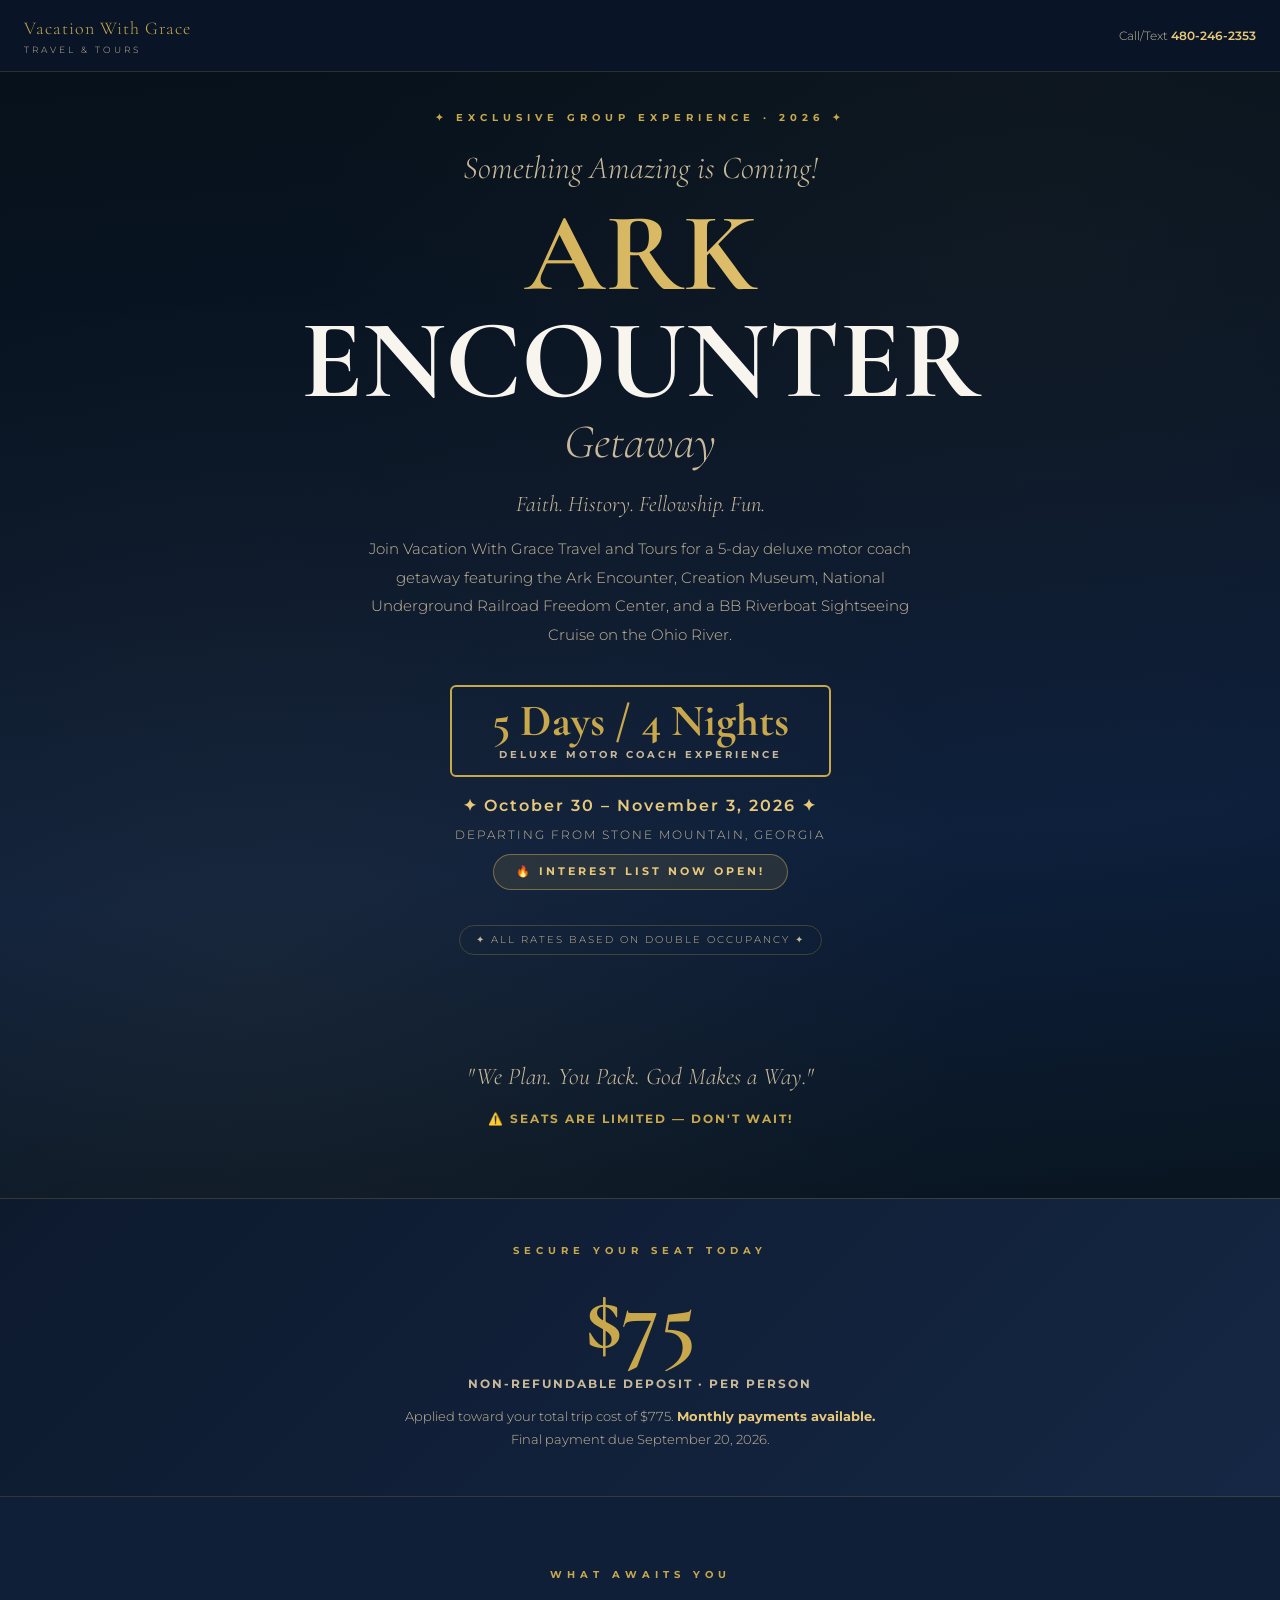
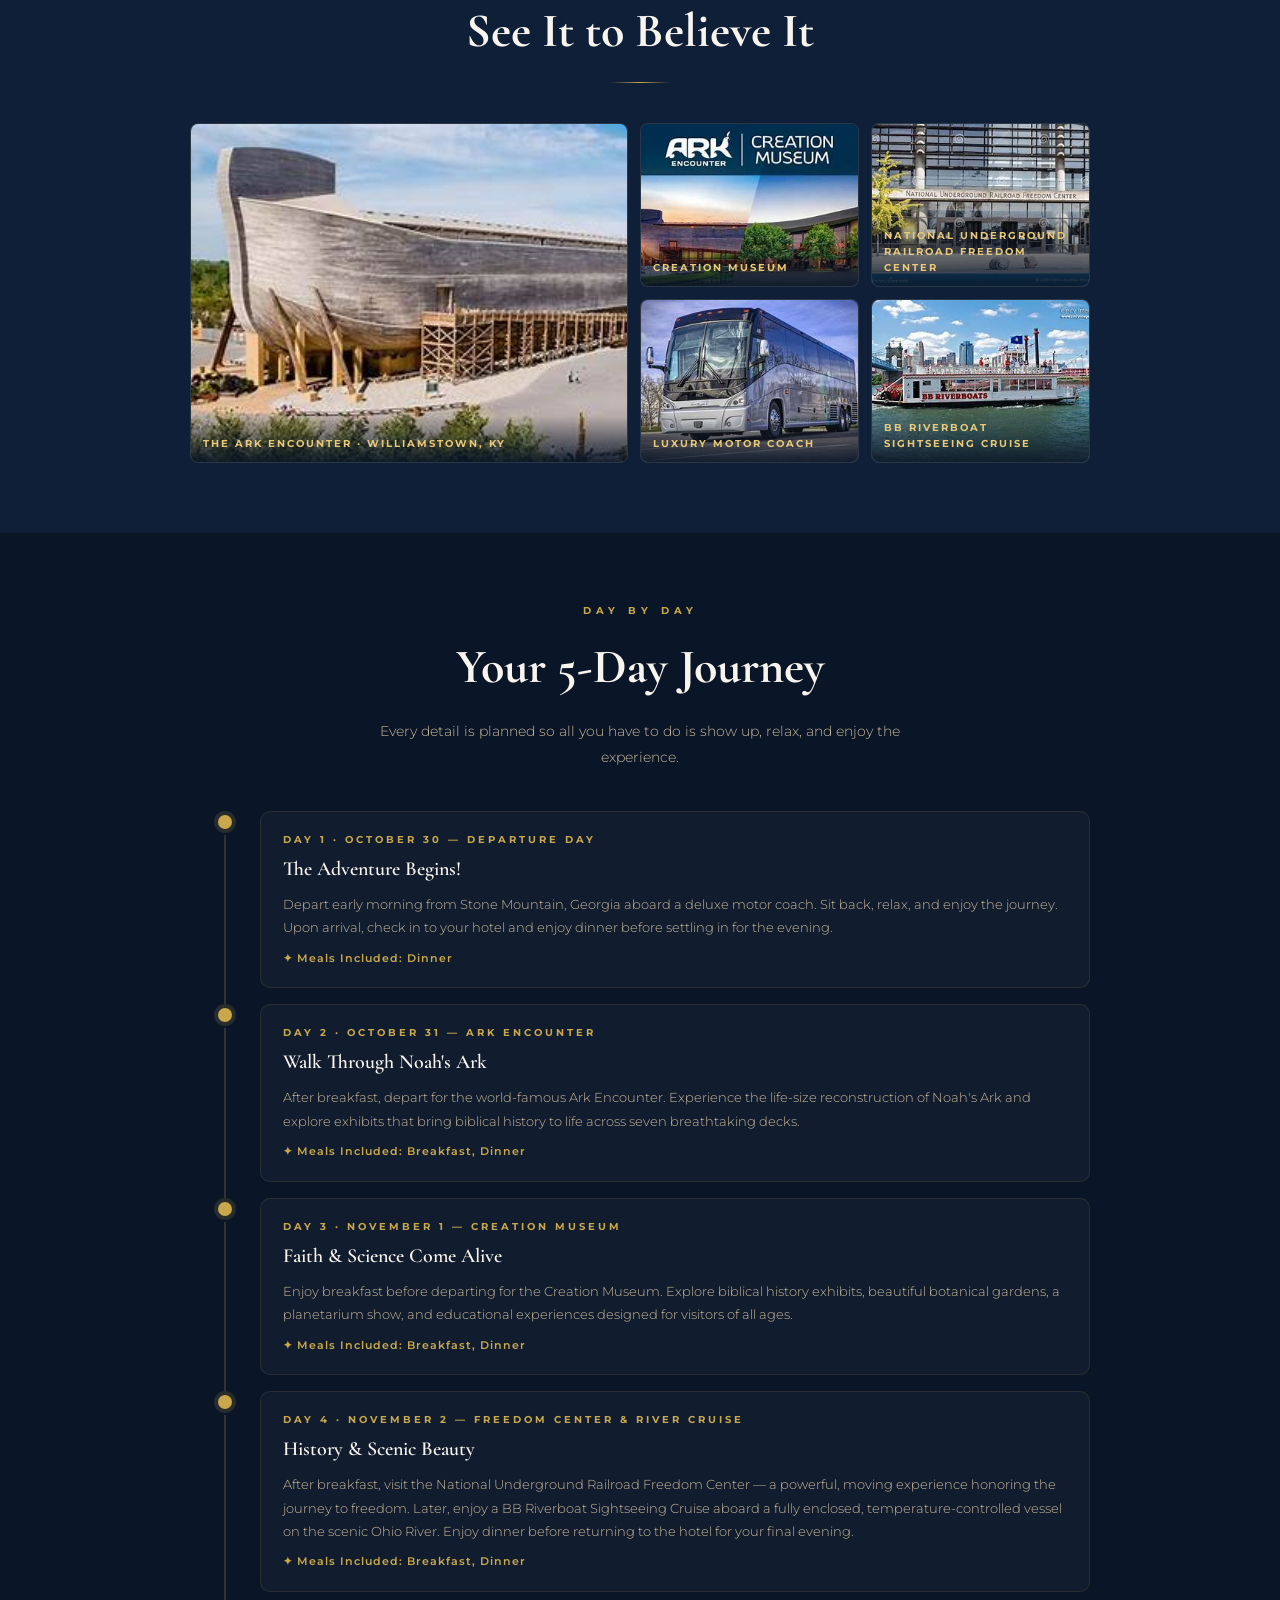
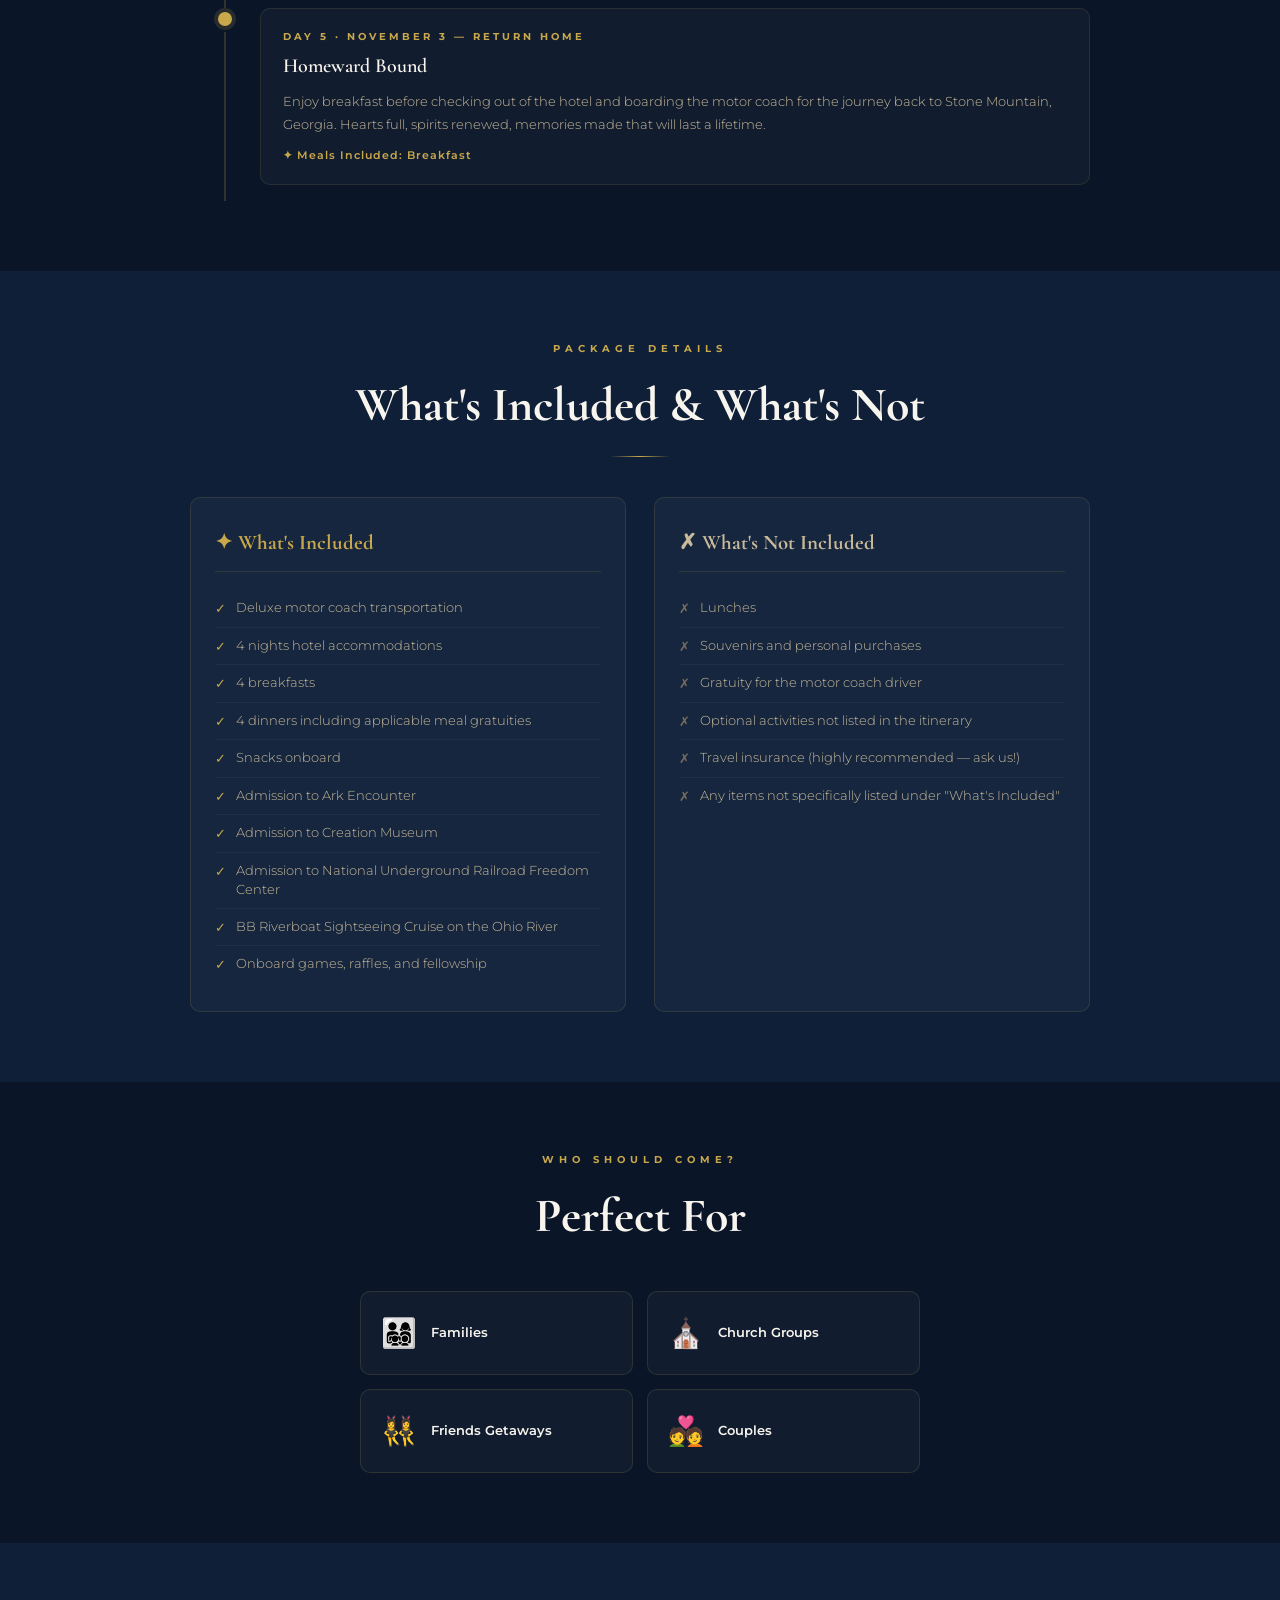
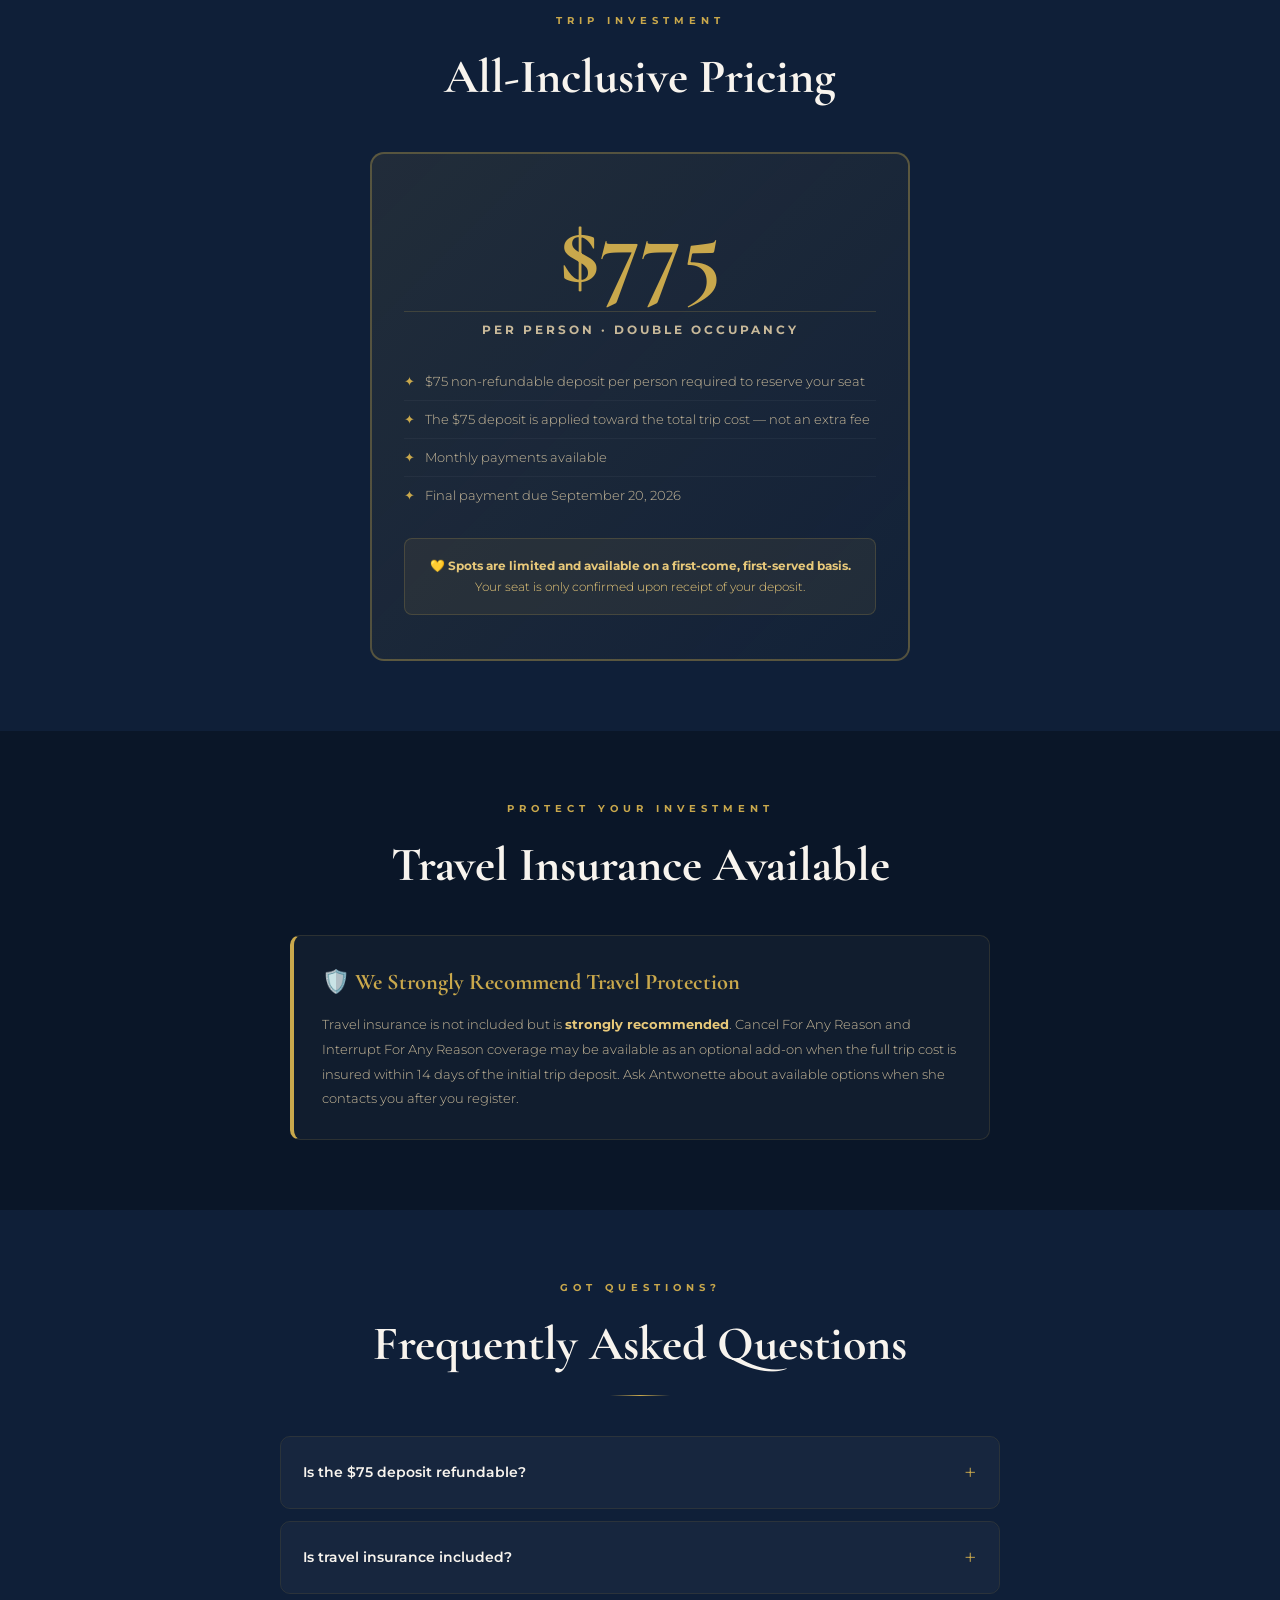
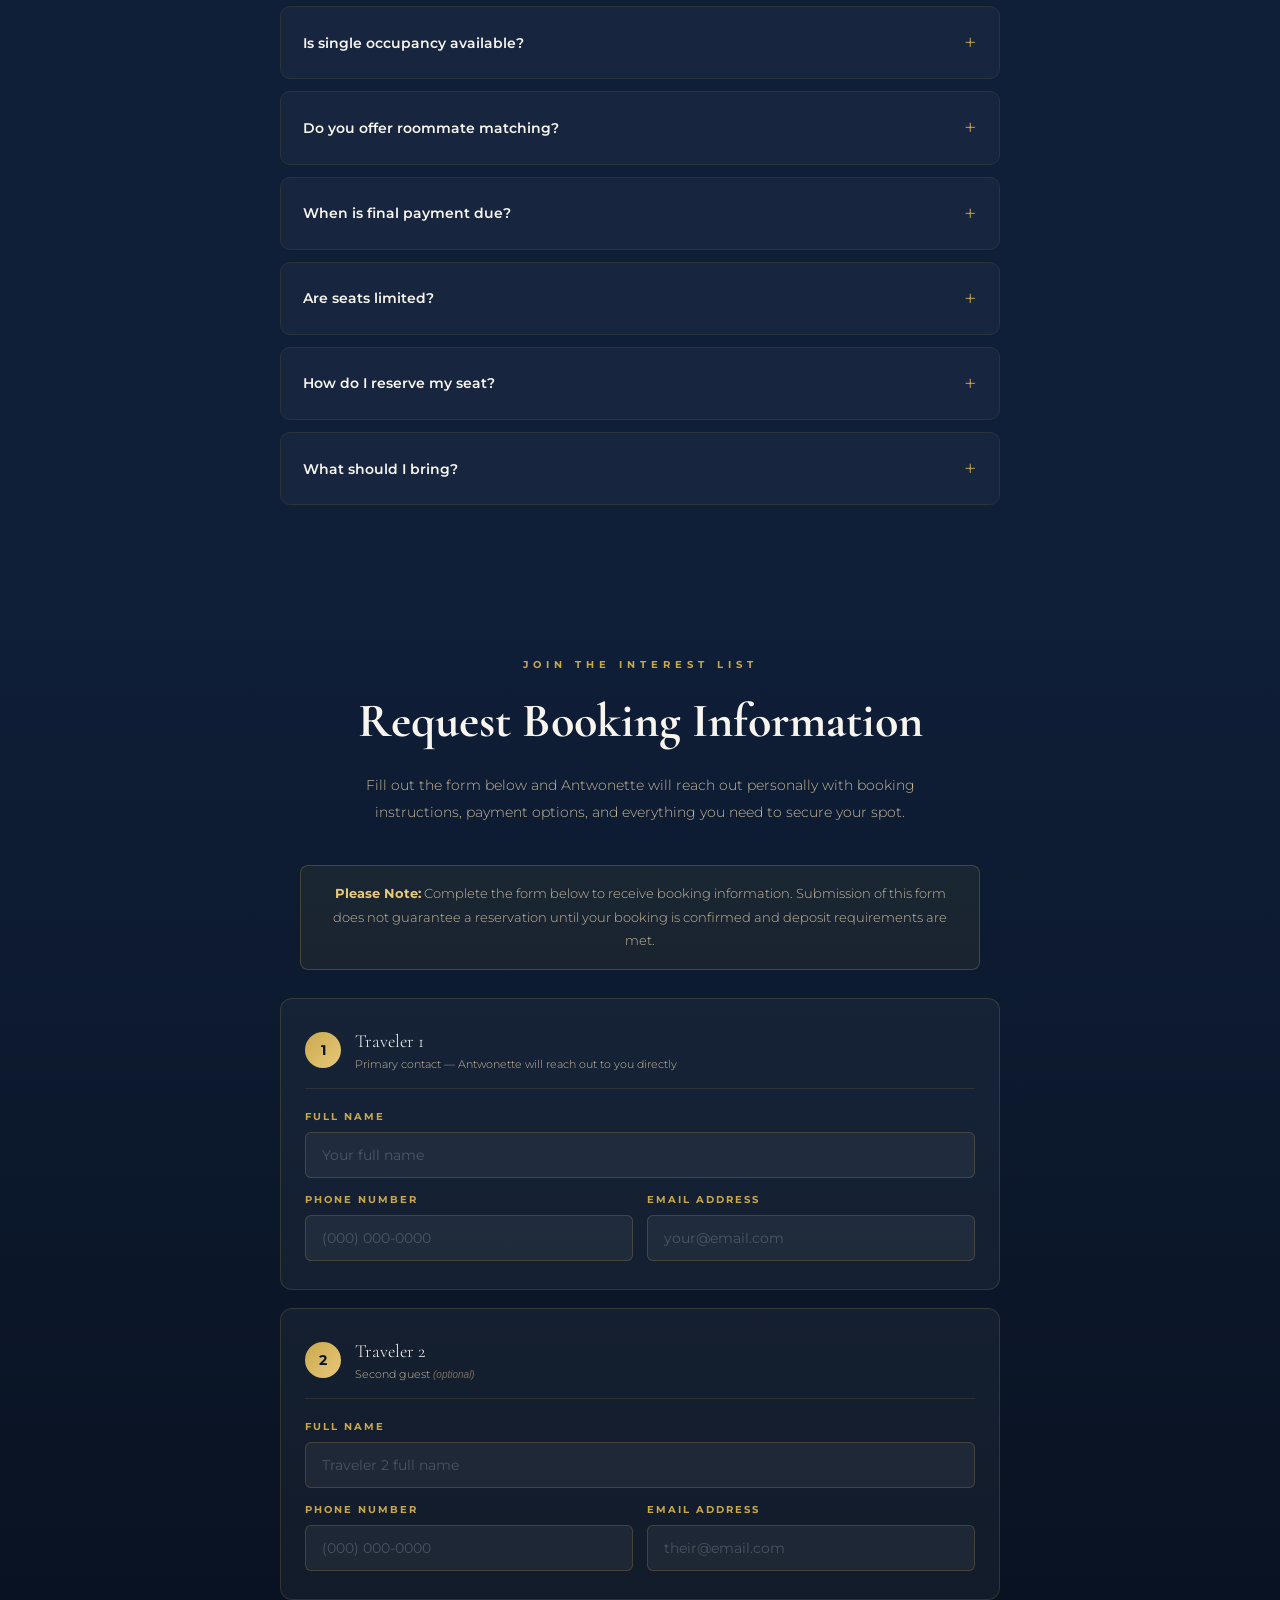
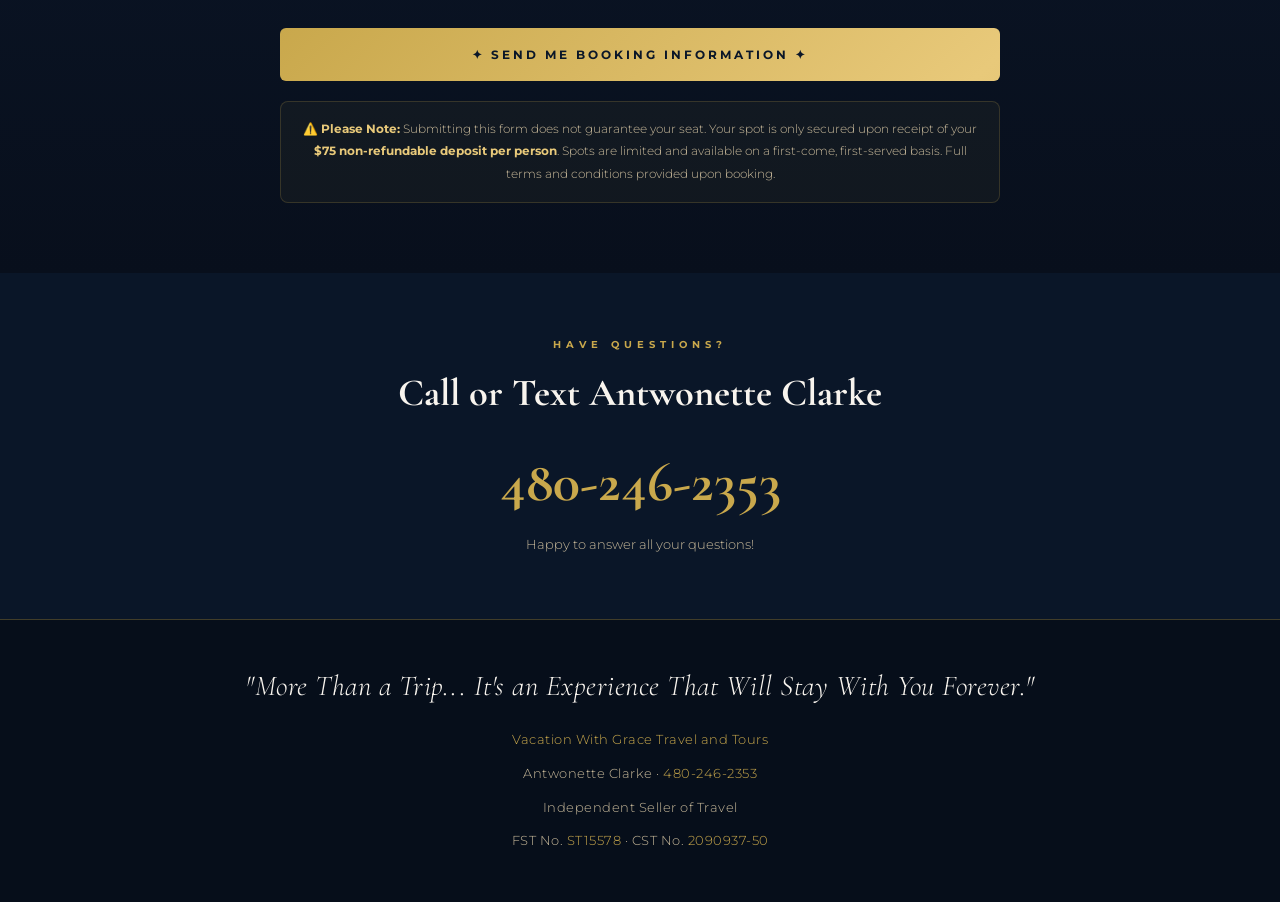
==== commit 7f1f16a1: "Rename index (2).html to index.html" ====
--- a/index.html
+++ b/index.html
@@ -228,7 +228,7 @@
   <p class="deposit-eyebrow">Secure Your Seat Today</p>
   <div class="deposit-price">$75</div>
   <p class="deposit-per">Non-Refundable Deposit · Per Person</p>
-  <p class="deposit-desc">Applied toward your total trip cost of $775. <strong>Monthly payments available.</strong> Final payment due September 5, 2026.</p>
+  <p class="deposit-desc">Applied toward your total trip cost of $775. <strong>Monthly payments available.</strong> Final payment due September 20, 2026.</p>
 </div>
 
 <!-- PHOTOS -->
@@ -381,7 +381,7 @@
         <li><span class="check">✦</span> $75 non-refundable deposit per person required to reserve your seat</li>
         <li><span class="check">✦</span> The $75 deposit is applied toward the total trip cost — not an extra fee</li>
         <li><span class="check">✦</span> Monthly payments available</li>
-        <li><span class="check">✦</span> Final payment due September 5, 2026</li>
+        <li><span class="check">✦</span> Final payment due September 20, 2026</li>
       </ul>
       <div class="price-deposit-note">
         💛 <strong>Spots are limited and available on a first-come, first-served basis.</strong><br/>
@@ -428,7 +428,7 @@
       </div>
       <div class="faq-item">
         <div class="faq-q" onclick="toggleFaq(this)"><span>When is final payment due?</span><span class="faq-icon">+</span></div>
-        <div class="faq-a">Final payment is due September 5, 2026. Monthly payment options are available. Antwonette will provide your payment schedule upon booking.</div>
+        <div class="faq-a">Final payment is due September 20, 2026. Monthly payment options are available. Antwonette will provide your payment schedule upon booking.</div>
       </div>
       <div class="faq-item">
         <div class="faq-q" onclick="toggleFaq(this)"><span>Are seats limited?</span><span class="faq-icon">+</span></div>
@@ -563,7 +563,7 @@
     formData.append('traveler2_phone', document.getElementById('phone2').value.trim());
     formData.append('traveler2_email', document.getElementById('email2').value.trim());
     try {
-      const response = await fetch('https://formspree.io/f/xredvnag', {
+      const response = await fetch('https://formspree.io/f/xzdqdvgn', {
         method: 'POST', body: formData, headers: { 'Accept': 'application/json' }
       });
       if (response.ok) {
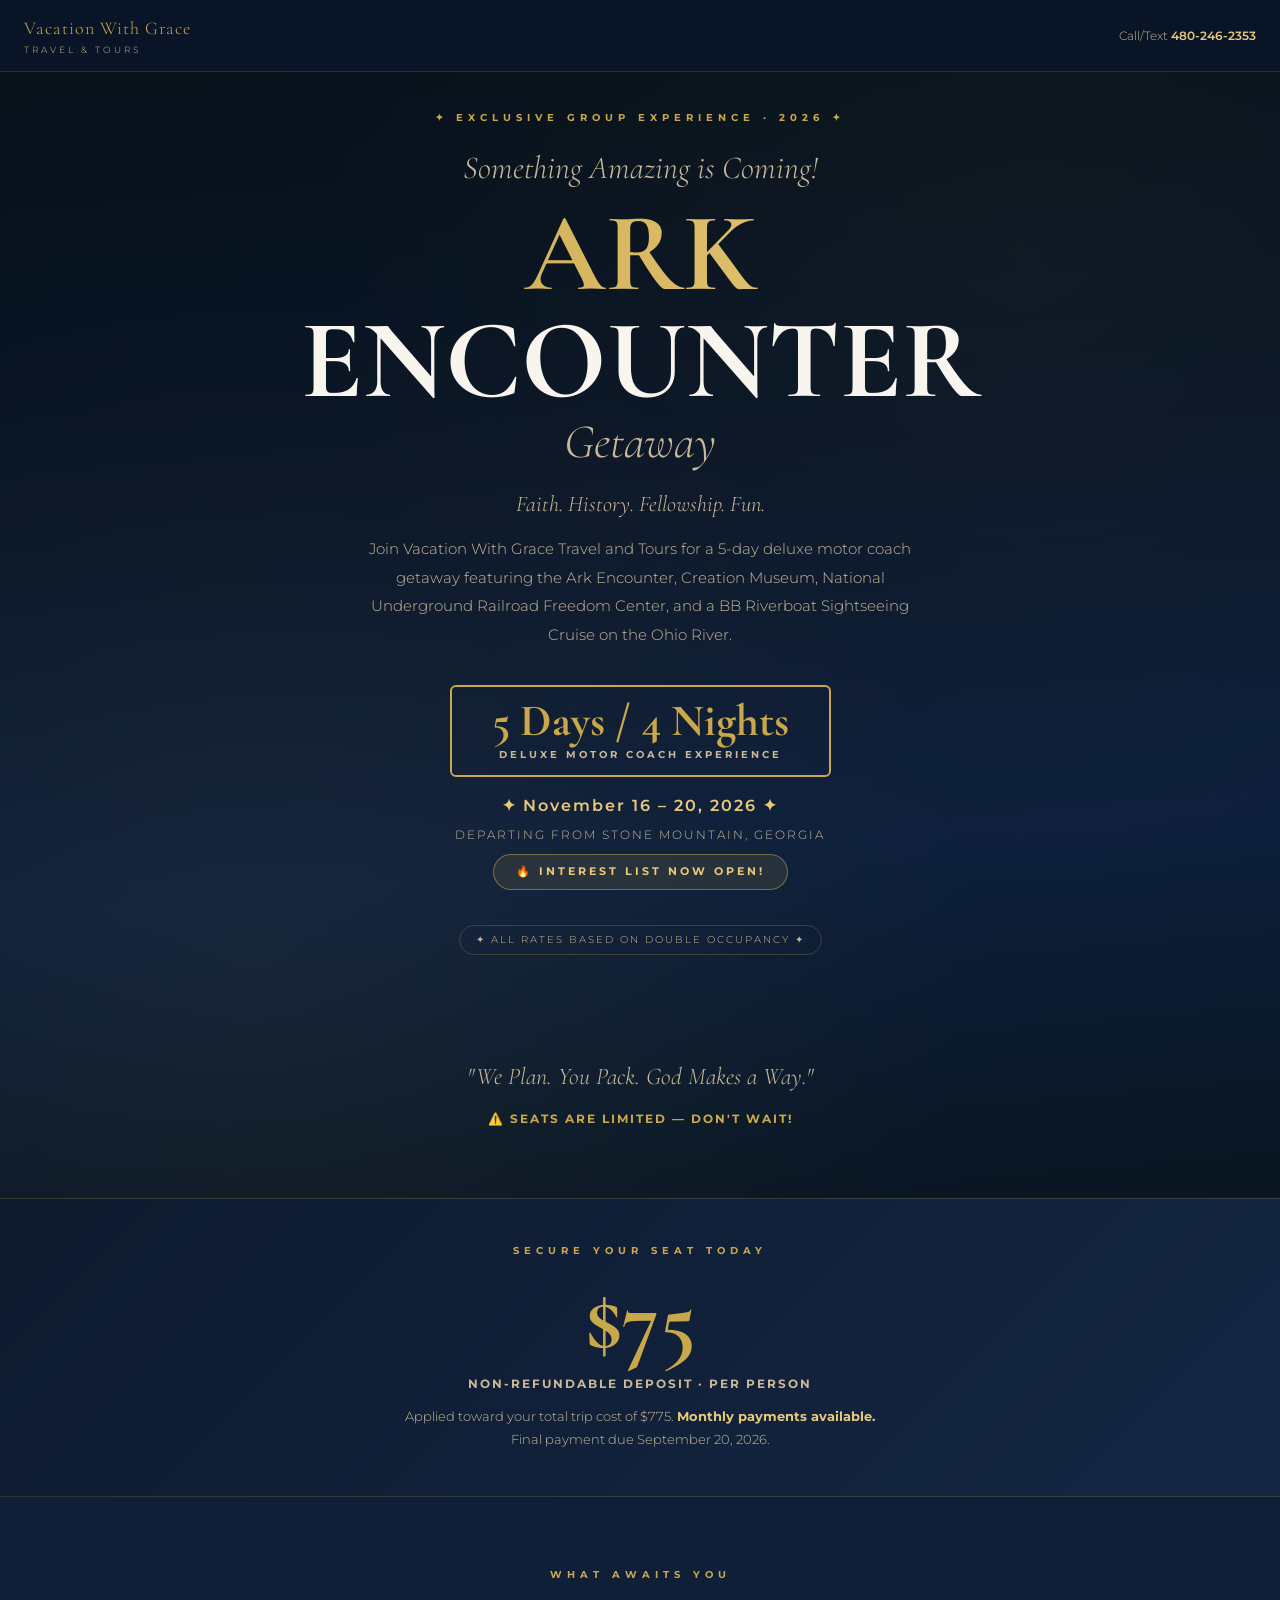
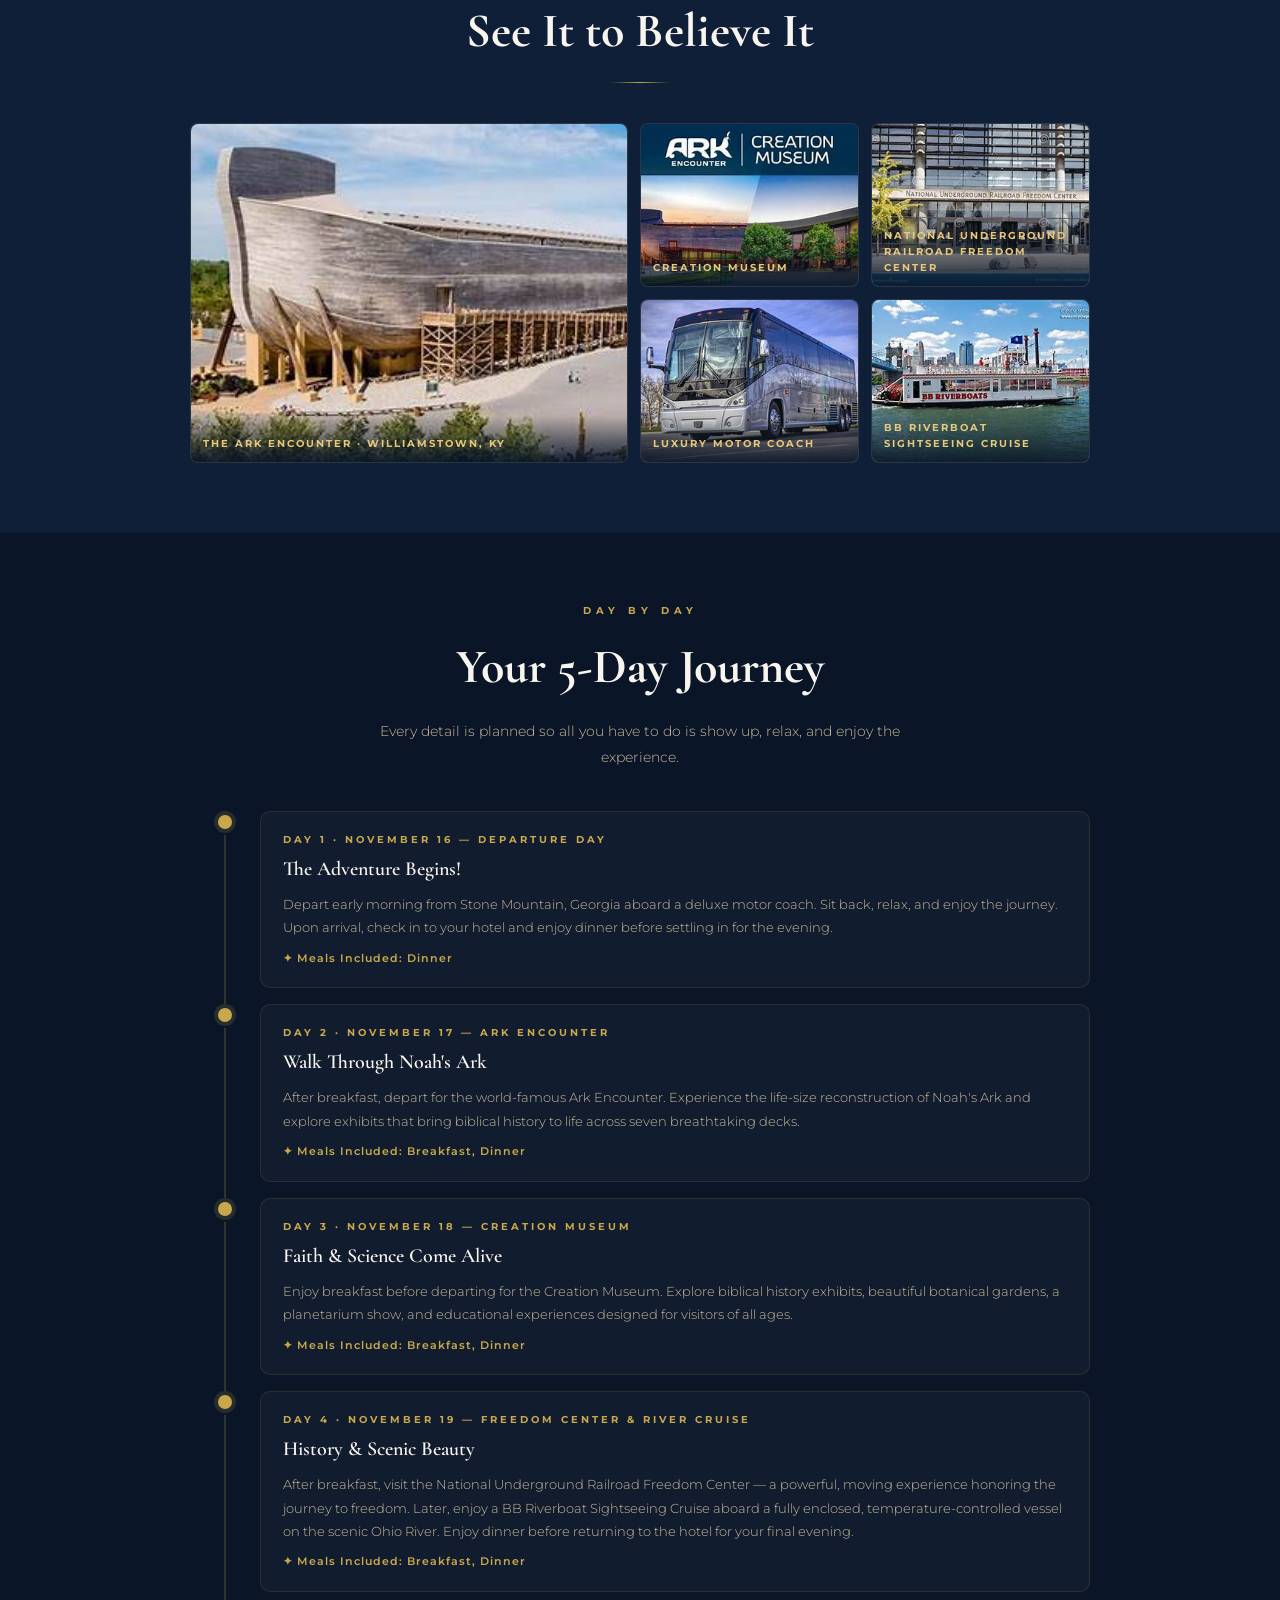
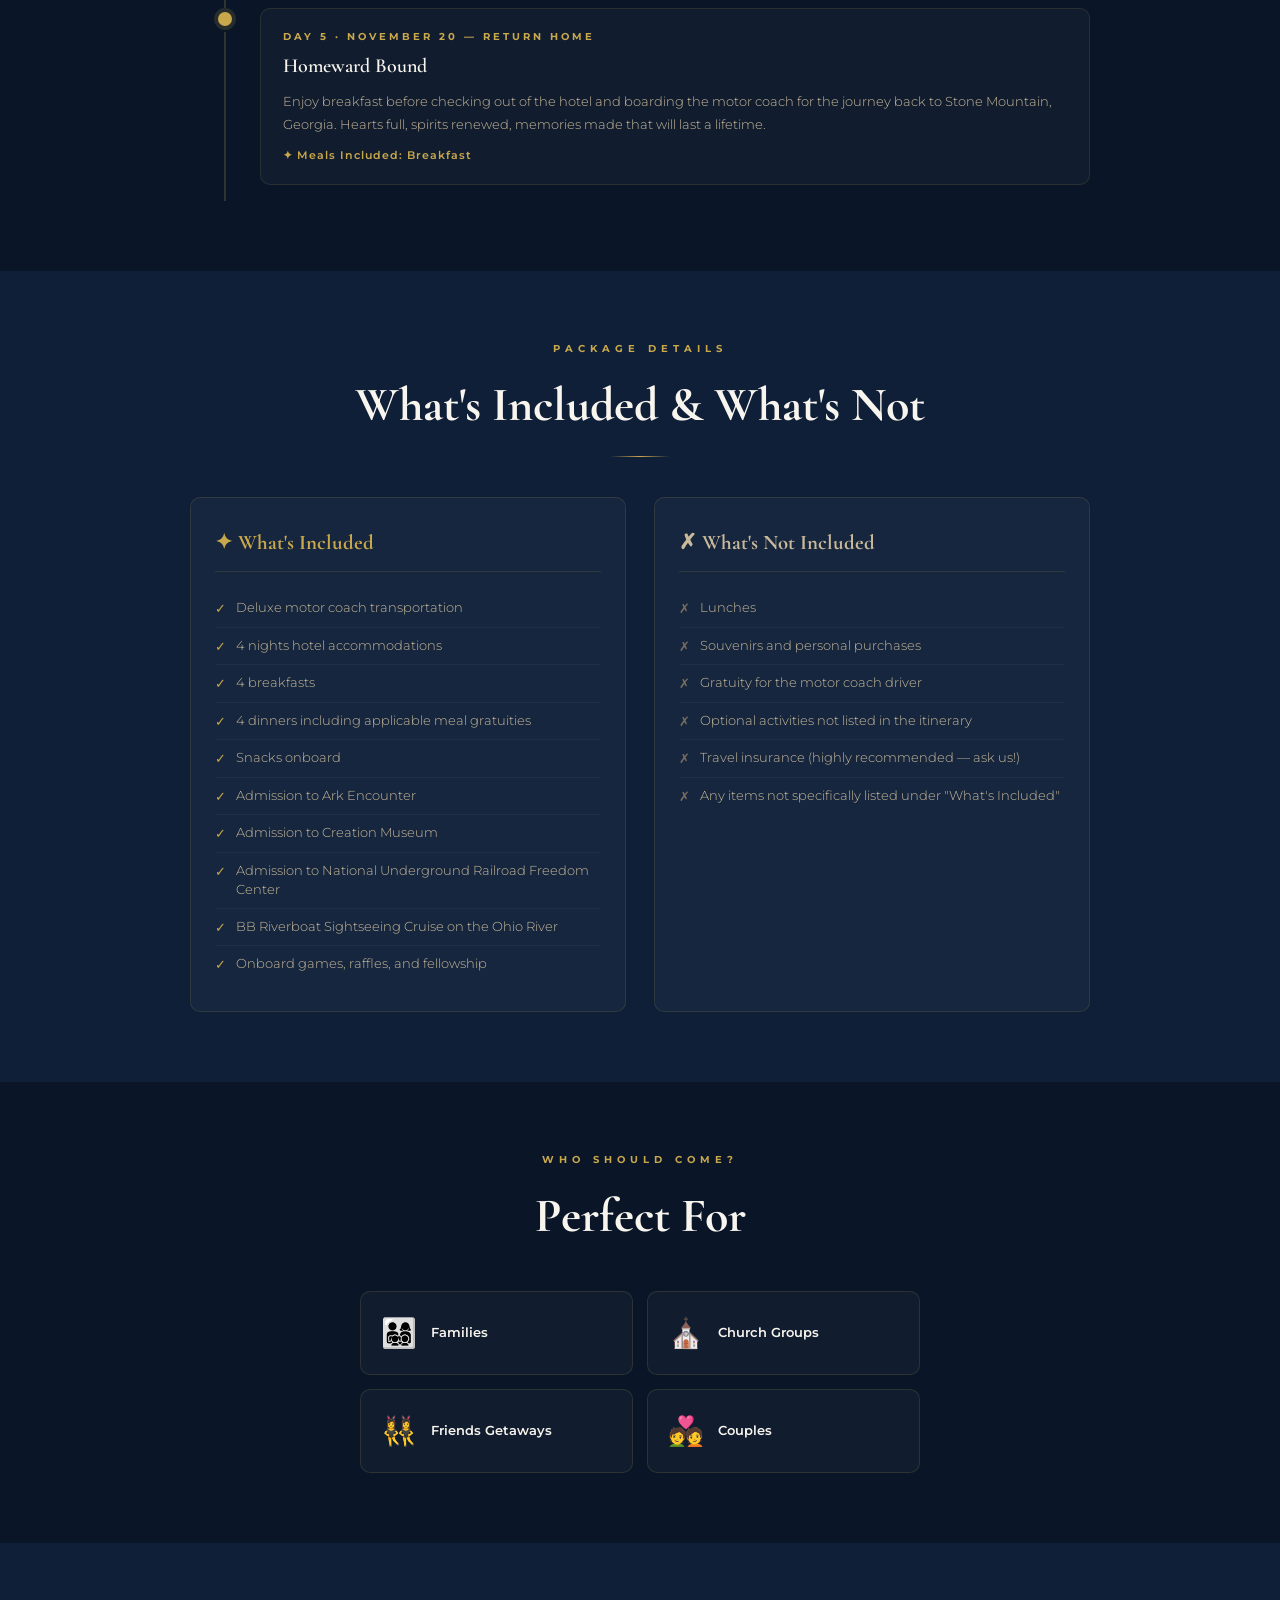
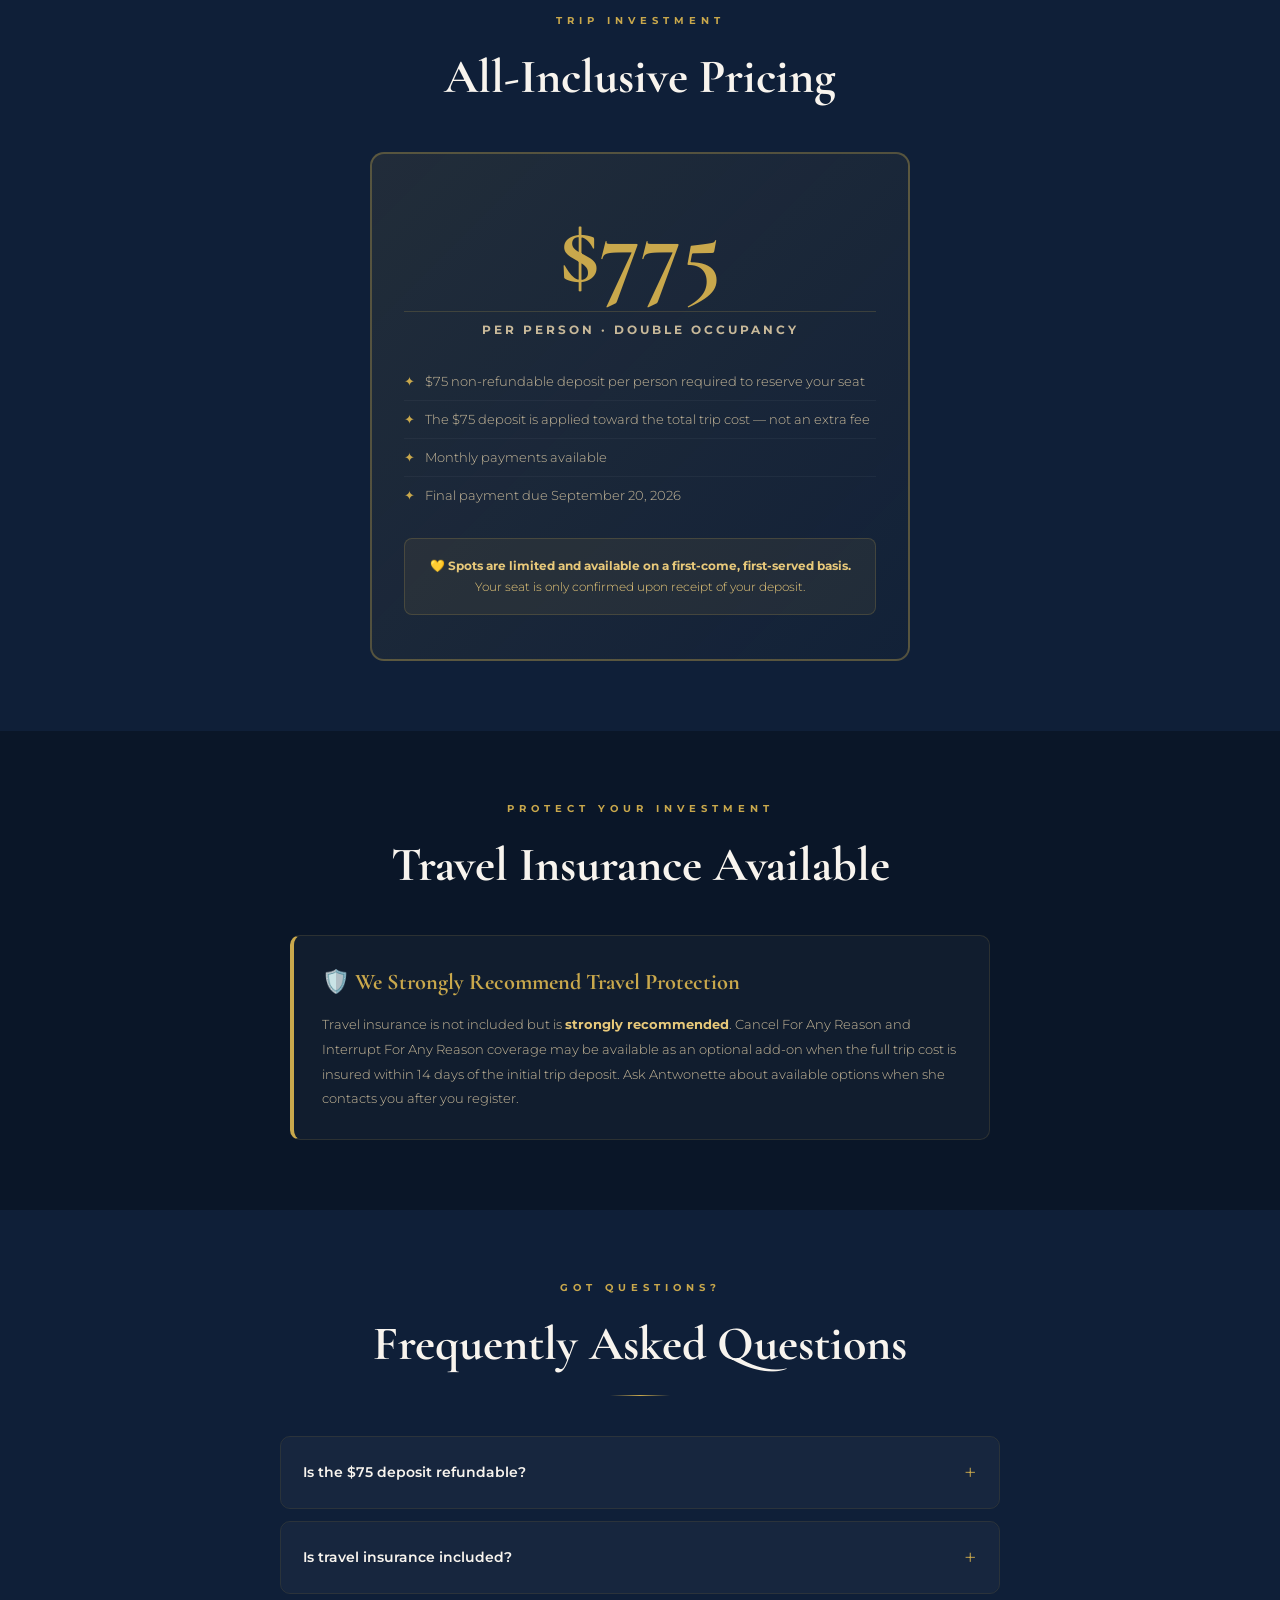
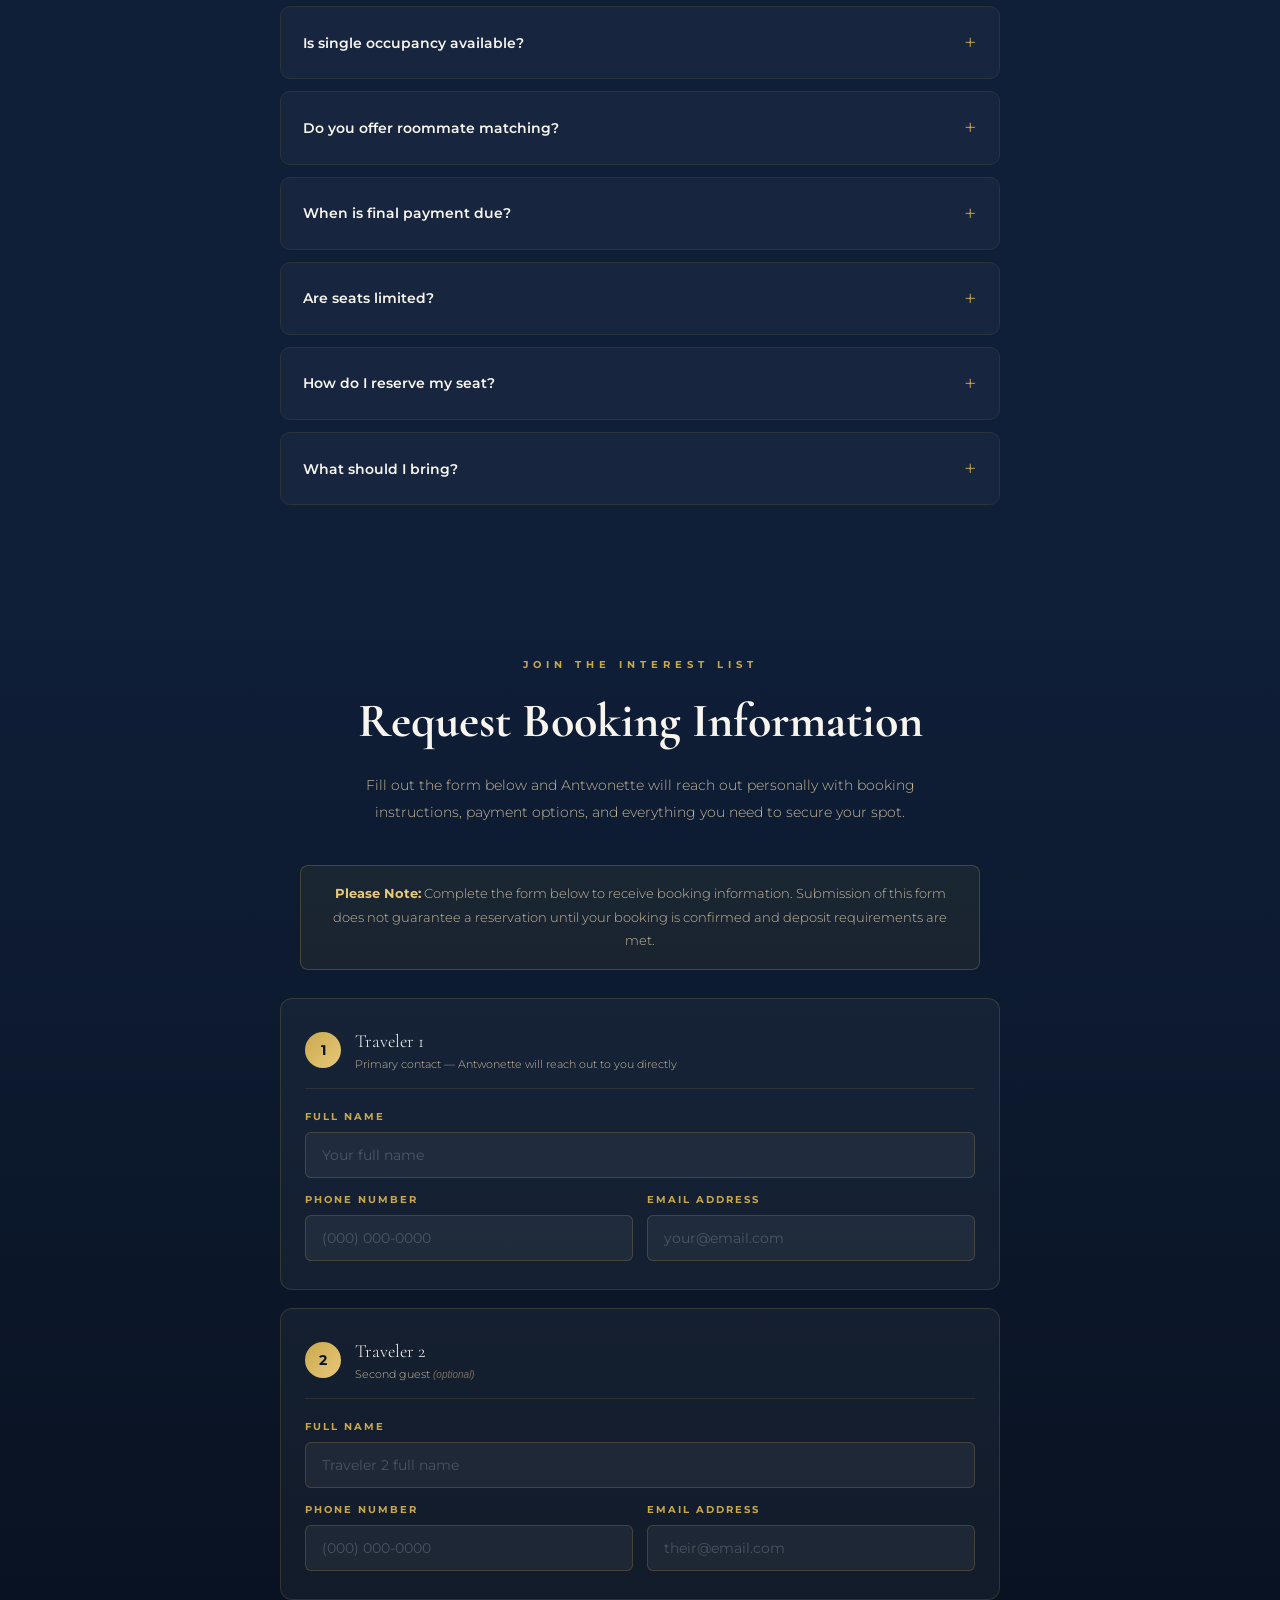
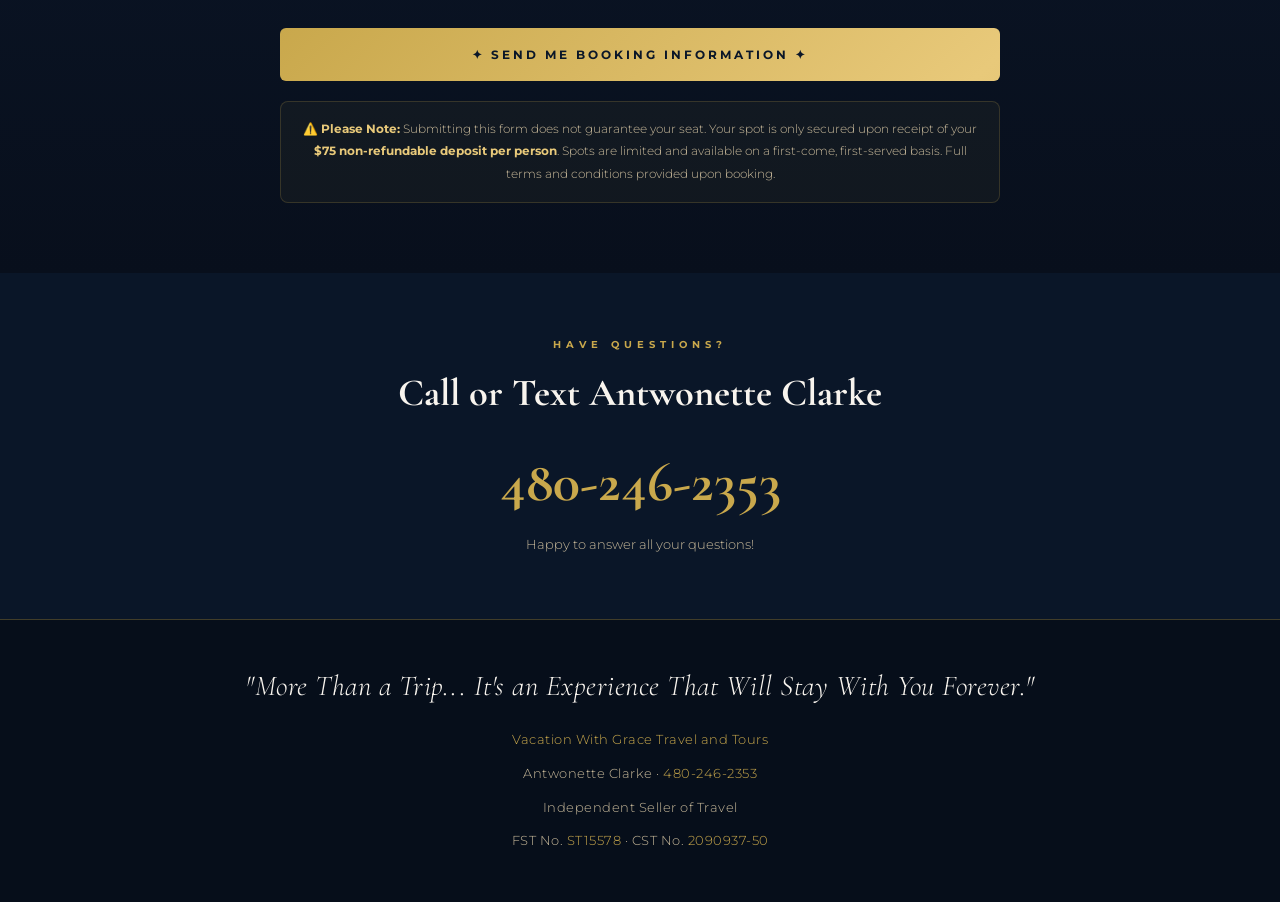
==== commit 572cab1c: "Rename index (5).html to index.html" ====
--- a/index.html
+++ b/index.html
@@ -214,7 +214,7 @@
     <div class="badge-label">Deluxe Motor Coach Experience</div>
   </div>
 
-  <p class="hero-dates fade-up d4">✦ October 30 – November 3, 2026 ✦</p>
+  <p class="hero-dates fade-up d4">✦ November 16 – 20, 2026 ✦</p>
   <p class="hero-departs fade-up d4">Departing from Stone Mountain, Georgia</p>
   <div class="interest-pill fade-up d4">🔥 Interest List Now Open!</div><br/>
   <div class="occupancy-pill fade-up d5">✦ All Rates Based on Double Occupancy ✦</div>
@@ -272,7 +272,7 @@
       <div class="day-row">
         <div class="day-marker"><div class="day-dot"></div><div class="day-line"></div></div>
         <div class="day-content">
-          <p class="day-num">Day 1 · October 30 — Departure Day</p>
+          <p class="day-num">Day 1 · November 16 — Departure Day</p>
           <h3 class="day-title">The Adventure Begins!</h3>
           <p class="day-desc">Depart early morning from Stone Mountain, Georgia aboard a deluxe motor coach. Sit back, relax, and enjoy the journey. Upon arrival, check in to your hotel and enjoy dinner before settling in for the evening.</p>
           <p class="day-meals">✦ Meals Included: Dinner</p>
@@ -281,7 +281,7 @@
       <div class="day-row">
         <div class="day-marker"><div class="day-dot"></div><div class="day-line"></div></div>
         <div class="day-content">
-          <p class="day-num">Day 2 · October 31 — Ark Encounter</p>
+          <p class="day-num">Day 2 · November 17 — Ark Encounter</p>
           <h3 class="day-title">Walk Through Noah's Ark</h3>
           <p class="day-desc">After breakfast, depart for the world-famous Ark Encounter. Experience the life-size reconstruction of Noah's Ark and explore exhibits that bring biblical history to life across seven breathtaking decks.</p>
           <p class="day-meals">✦ Meals Included: Breakfast, Dinner</p>
@@ -290,7 +290,7 @@
       <div class="day-row">
         <div class="day-marker"><div class="day-dot"></div><div class="day-line"></div></div>
         <div class="day-content">
-          <p class="day-num">Day 3 · November 1 — Creation Museum</p>
+          <p class="day-num">Day 3 · November 18 — Creation Museum</p>
           <h3 class="day-title">Faith & Science Come Alive</h3>
           <p class="day-desc">Enjoy breakfast before departing for the Creation Museum. Explore biblical history exhibits, beautiful botanical gardens, a planetarium show, and educational experiences designed for visitors of all ages.</p>
           <p class="day-meals">✦ Meals Included: Breakfast, Dinner</p>
@@ -299,7 +299,7 @@
       <div class="day-row">
         <div class="day-marker"><div class="day-dot"></div><div class="day-line"></div></div>
         <div class="day-content">
-          <p class="day-num">Day 4 · November 2 — Freedom Center & River Cruise</p>
+          <p class="day-num">Day 4 · November 19 — Freedom Center & River Cruise</p>
           <h3 class="day-title">History & Scenic Beauty</h3>
           <p class="day-desc">After breakfast, visit the National Underground Railroad Freedom Center — a powerful, moving experience honoring the journey to freedom. Later, enjoy a BB Riverboat Sightseeing Cruise aboard a fully enclosed, temperature-controlled vessel on the scenic Ohio River. Enjoy dinner before returning to the hotel for your final evening.</p>
           <p class="day-meals">✦ Meals Included: Breakfast, Dinner</p>
@@ -308,7 +308,7 @@
       <div class="day-row">
         <div class="day-marker"><div class="day-dot"></div><div class="day-line"></div></div>
         <div class="day-content">
-          <p class="day-num">Day 5 · November 3 — Return Home</p>
+          <p class="day-num">Day 5 · November 20 — Return Home</p>
           <h3 class="day-title">Homeward Bound</h3>
           <p class="day-desc">Enjoy breakfast before checking out of the hotel and boarding the motor coach for the journey back to Stone Mountain, Georgia. Hearts full, spirits renewed, memories made that will last a lifetime.</p>
           <p class="day-meals">✦ Meals Included: Breakfast</p>
@@ -555,7 +555,7 @@
       return;
     }
     const formData = new FormData();
-    formData.append('trip', 'Ark Encounter Getaway - Oct 30 - Nov 3, 2026');
+    formData.append('trip', 'Ark Encounter Getaway - Nov 16 - 20, 2026');
     formData.append('traveler1_name', name1);
     formData.append('traveler1_phone', phone1);
     formData.append('traveler1_email', email1);
